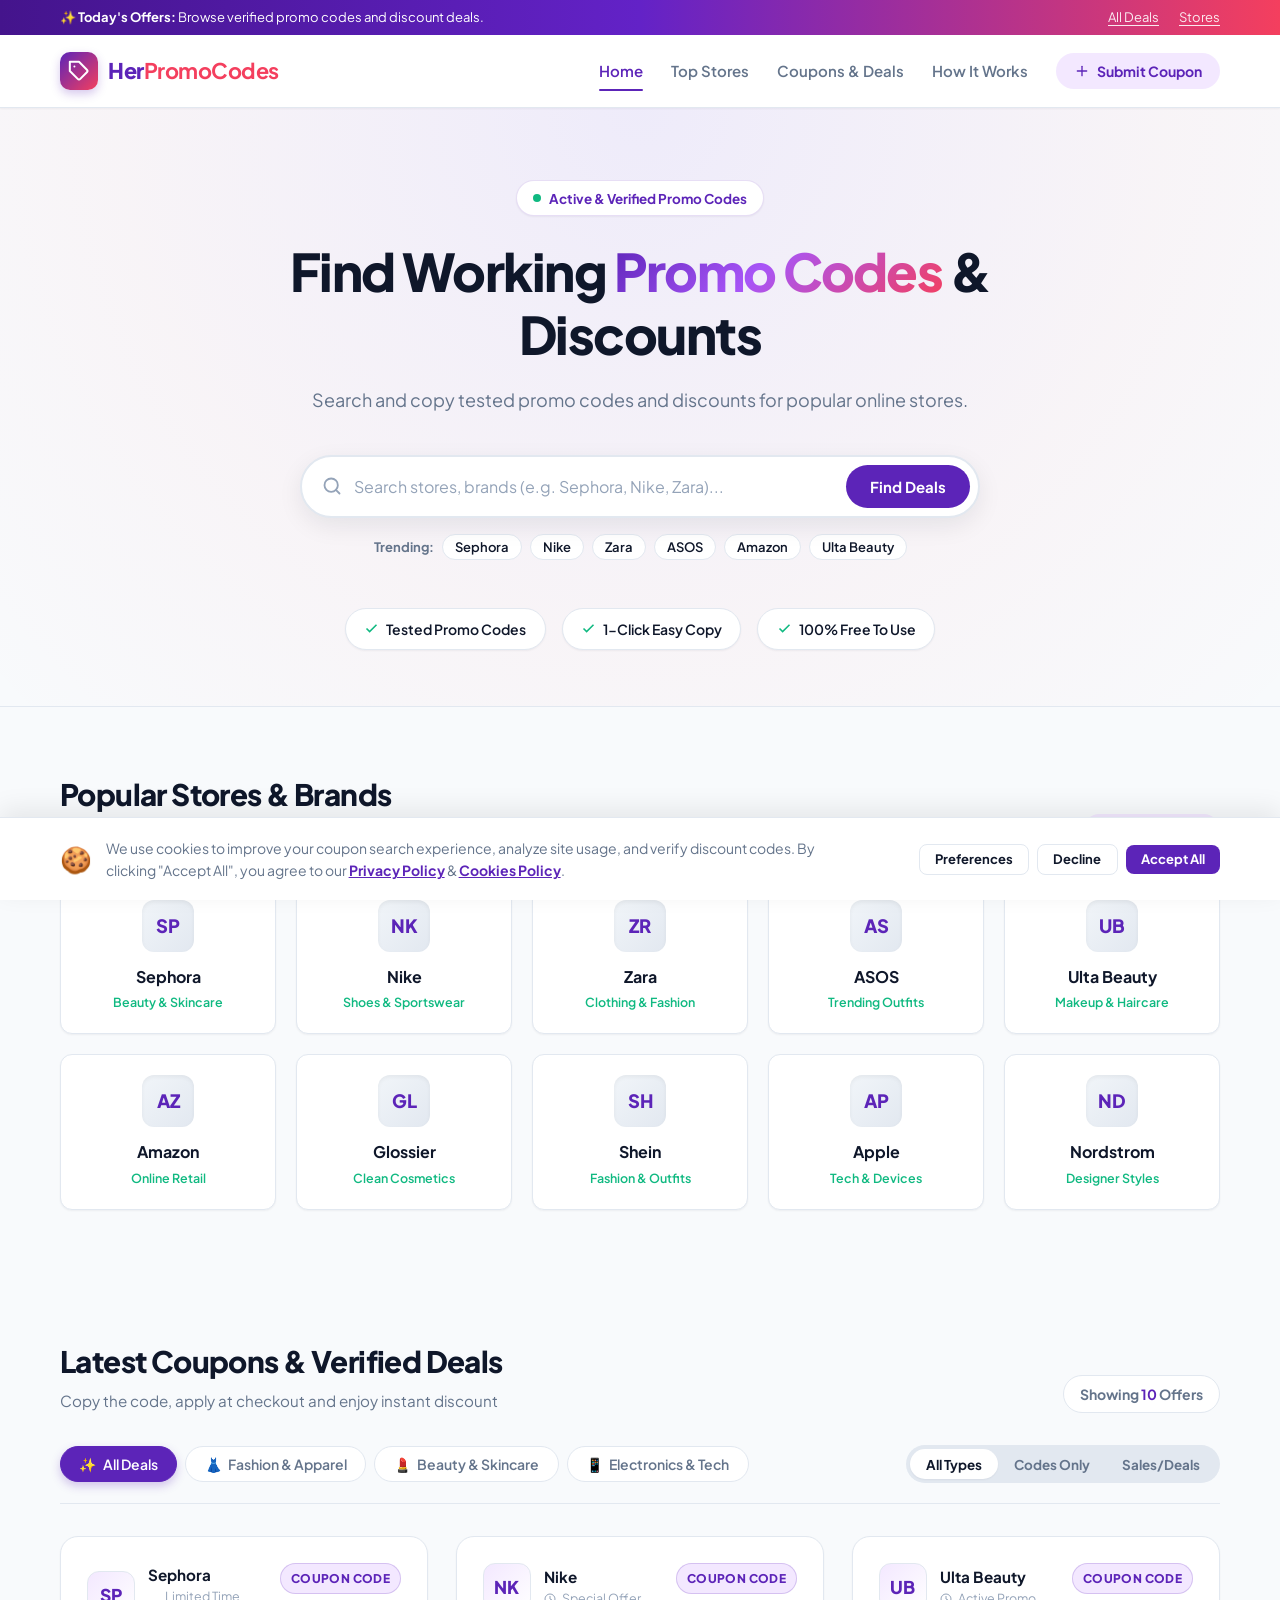
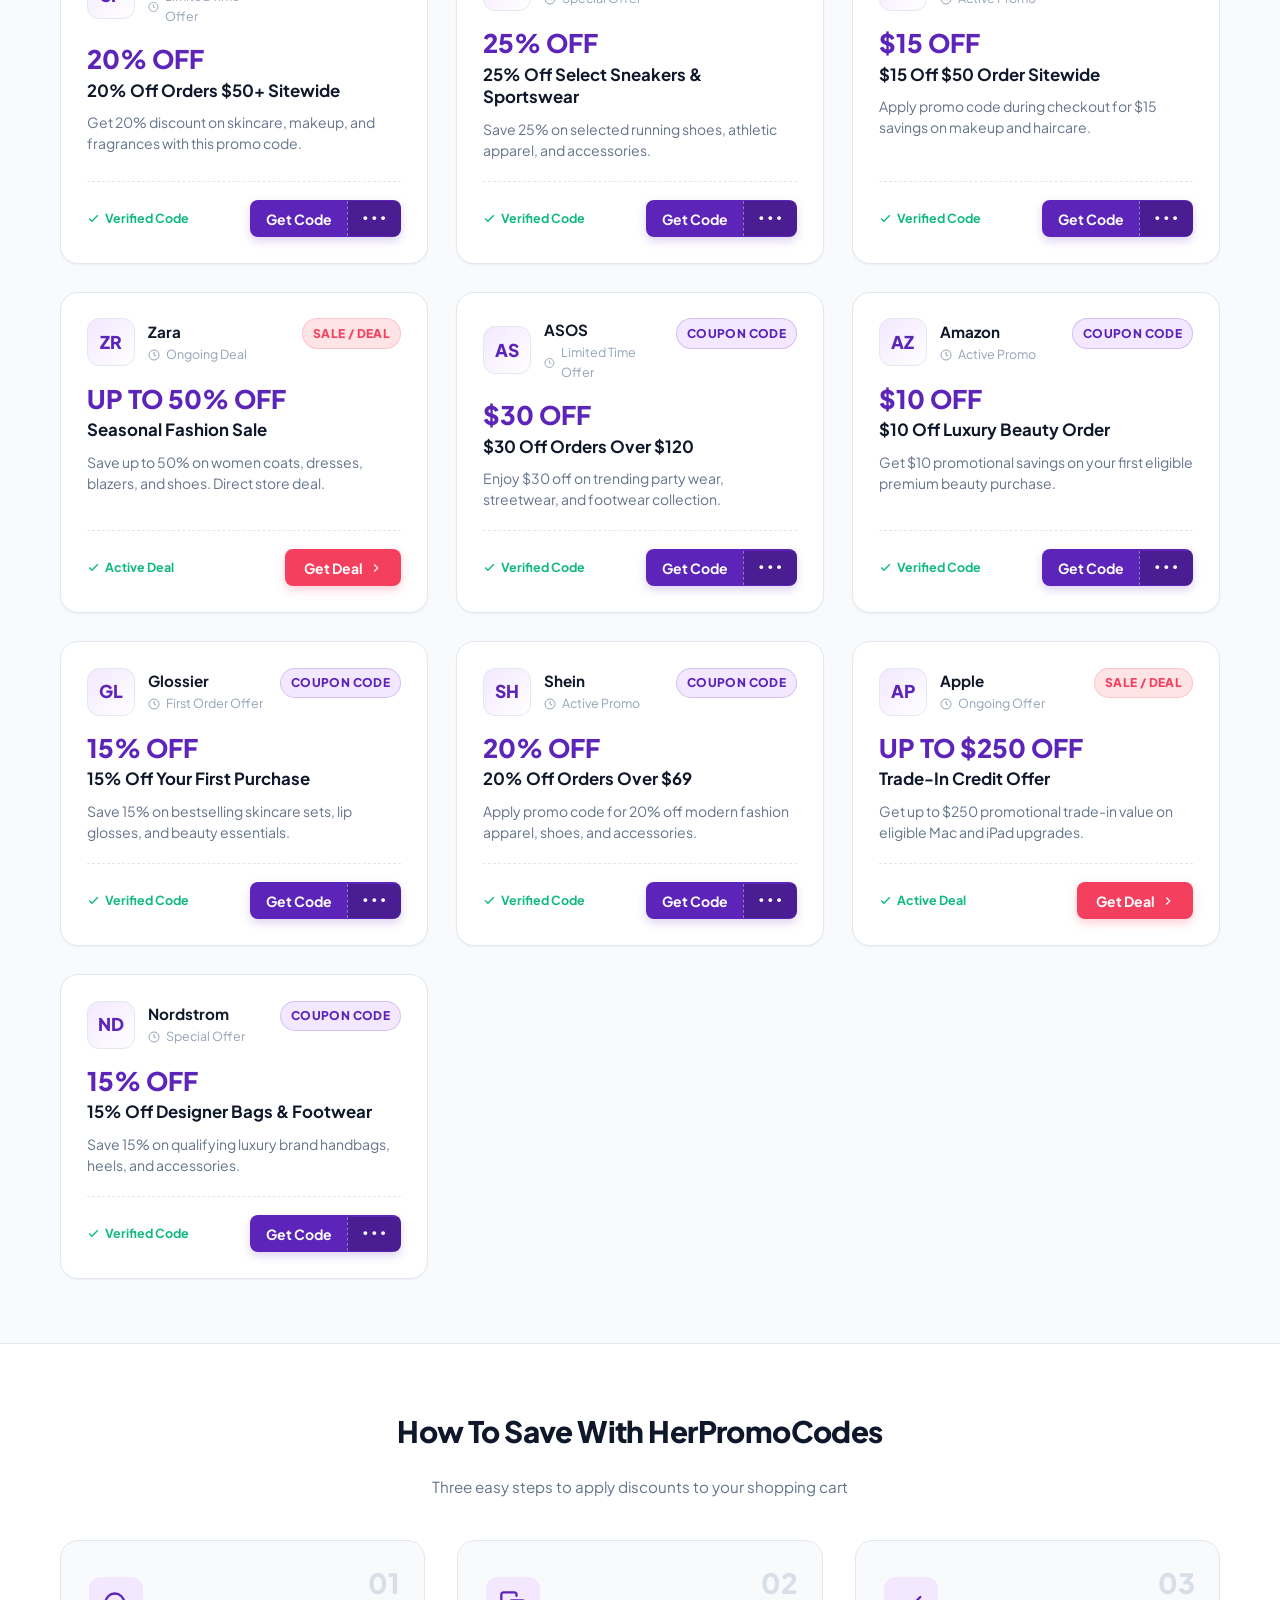
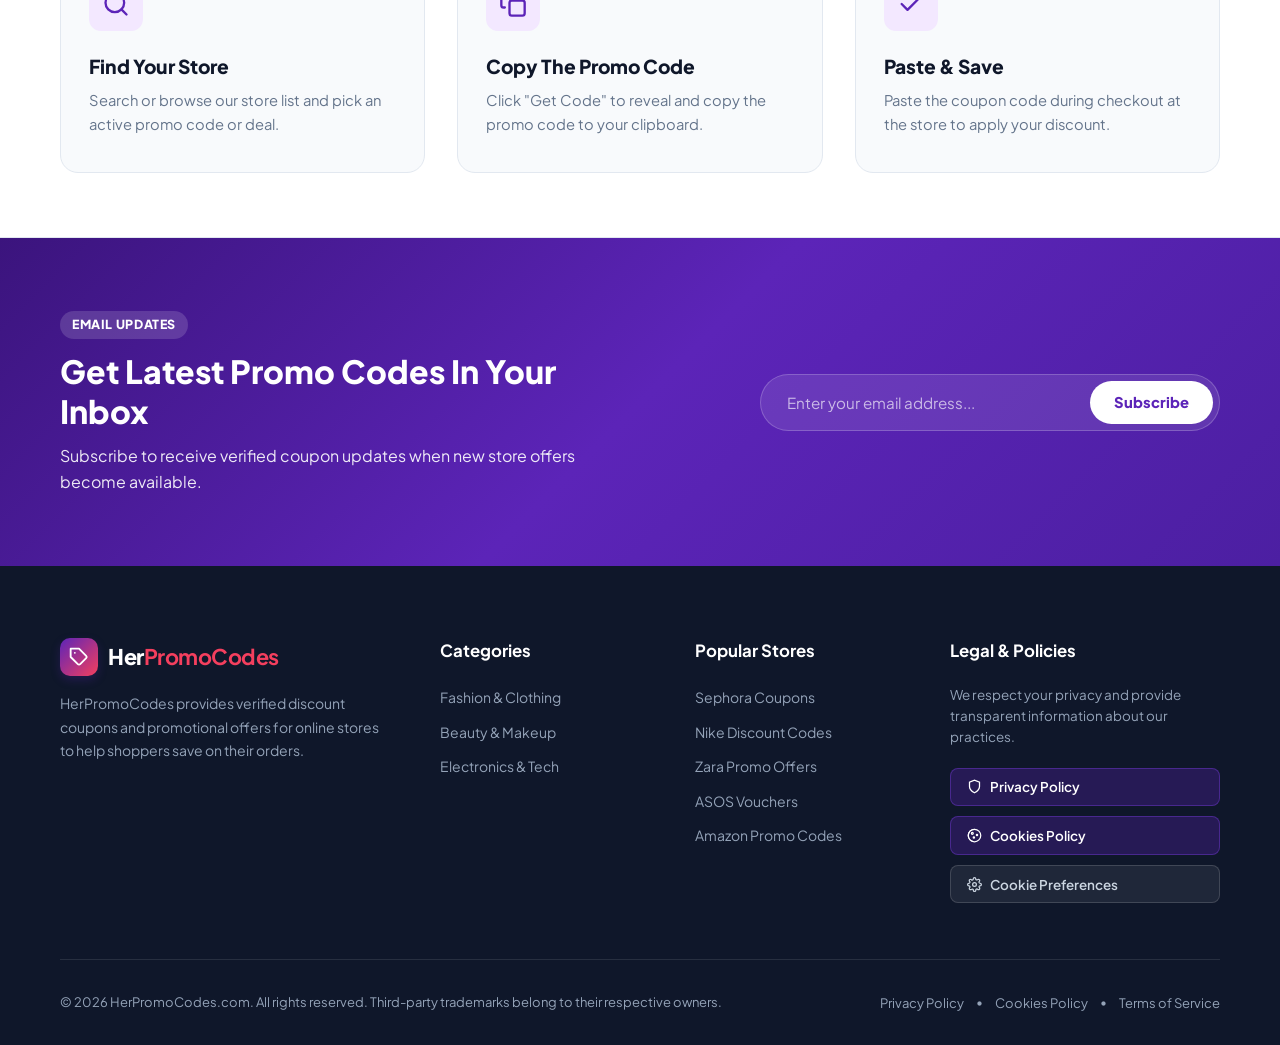
==== index.html @ d17213a4 "first commit" ====
<!DOCTYPE html>
<html lang="en">
<head>
  <meta charset="UTF-8">
  <meta name="viewport" content="width=device-width, initial-scale=1.0">
  <meta name="description" content="HerPromoCodes - Discover the latest verified coupon codes, discounts, and exclusive shopping deals updated daily.">
  <title>HerPromoCodes | Verified Coupons & Discount Promo Codes</title>
  <link rel="preconnect" href="https://fonts.googleapis.com">
  <link rel="preconnect" href="https://fonts.gstatic.com" crossorigin>
  <link href="https://fonts.googleapis.com/css2?family=Plus+Jakarta+Sans:wght@400;500;600;700;800&display=swap" rel="stylesheet">
  <link rel="stylesheet" href="style.css">
</head>
<body>

  <!-- Top Announcement Banner -->
  <div class="top-bar">
    <div class="container top-bar__content">
      <span>✨ <strong>Today's Offers:</strong> Browse verified promo codes and discount deals.</span>
      <div class="top-bar__links">
        <a href="#deals">All Deals</a>
        <a href="#stores">Stores</a>
      </div>
    </div>
  </div>

  <!-- Header -->
  <header class="header" id="header">
    <div class="container header__container">
      <a href="#" class="brand-logo">
        <div class="brand-logo__icon">
          <svg width="22" height="22" viewBox="0 0 24 24" fill="none" stroke="currentColor" stroke-width="2.2" stroke-linecap="round" stroke-linejoin="round">
            <path d="M20.59 13.41l-7.17 7.17a2 2 0 0 1-2.83 0L2 12V2h10l8.59 8.59a2 2 0 0 1 0 2.82z"></path>
            <line x1="7" y1="7" x2="7.01" y2="7"></line>
          </svg>
        </div>
        <span class="brand-logo__text">Her<span>PromoCodes</span></span>
      </a>

      <!-- Desktop Nav -->
      <nav class="nav-menu" id="navMenu">
        <a href="#home" class="nav-link active">Home</a>
        <a href="#stores" class="nav-link">Top Stores</a>
        <a href="#deals" class="nav-link">Coupons & Deals</a>
        <a href="#how-it-works" class="nav-link">How It Works</a>
        <button class="nav-btn-highlight" id="openSubmitModal">
          <svg width="16" height="16" viewBox="0 0 24 24" fill="none" stroke="currentColor" stroke-width="2" stroke-linecap="round" stroke-linejoin="round">
            <line x1="12" y1="5" x2="12" y2="19"></line>
            <line x1="5" y1="12" x2="19" y2="12"></line>
          </svg>
          Submit Coupon
        </button>
      </nav>

      <!-- Mobile Hamburger -->
      <button class="menu-toggle" id="menuToggle" aria-label="Toggle navigation menu">
        <span></span>
        <span></span>
        <span></span>
      </button>
    </div>
  </header>

  <!-- Hero Section -->
  <section class="hero-section" id="home">
    <div class="container hero-container">
      <div class="hero-badge">
        <span class="pulse-dot"></span> Active &amp; Verified Promo Codes
      </div>
      <h1 class="hero-title">Find Working <span class="gradient-text">Promo Codes</span> &amp; Discounts</h1>
      <p class="hero-subtitle">
        Search and copy tested promo codes and discounts for popular online stores.
      </p>

      <!-- Search Box -->
      <div class="hero-search-wrapper">
        <div class="hero-search-box">
          <svg class="search-icon" width="20" height="20" viewBox="0 0 24 24" fill="none" stroke="currentColor" stroke-width="2.2" stroke-linecap="round" stroke-linejoin="round">
            <circle cx="11" cy="11" r="8"></circle>
            <line x1="21" y1="21" x2="16.65" y2="16.65"></line>
          </svg>
          <input type="text" id="searchInput" placeholder="Search stores, brands (e.g. Sephora, Nike, Zara)..." autocomplete="off">
          <button class="clear-search-btn" id="clearSearchBtn" aria-label="Clear search">&times;</button>
          <button class="search-action-btn" id="searchSubmitBtn">Find Deals</button>
        </div>

        <!-- Quick Trending Tags -->
        <div class="quick-tags">
          <span class="quick-tags__label">Trending:</span>
          <button class="tag-chip" data-store="Sephora">Sephora</button>
          <button class="tag-chip" data-store="Nike">Nike</button>
          <button class="tag-chip" data-store="Zara">Zara</button>
          <button class="tag-chip" data-store="ASOS">ASOS</button>
          <button class="tag-chip" data-store="Amazon">Amazon</button>
          <button class="tag-chip" data-store="Ulta">Ulta Beauty</button>
        </div>
      </div>

      <!-- Genuine Features Highlights -->
      <div class="hero-features">
        <div class="feature-tag">
          <svg width="15" height="15" viewBox="0 0 24 24" fill="none" stroke="currentColor" stroke-width="2.5"><polyline points="20 6 9 17 4 12"></polyline></svg>
          Tested Promo Codes
        </div>
        <div class="feature-tag">
          <svg width="15" height="15" viewBox="0 0 24 24" fill="none" stroke="currentColor" stroke-width="2.5"><polyline points="20 6 9 17 4 12"></polyline></svg>
          1-Click Easy Copy
        </div>
        <div class="feature-tag">
          <svg width="15" height="15" viewBox="0 0 24 24" fill="none" stroke="currentColor" stroke-width="2.5"><polyline points="20 6 9 17 4 12"></polyline></svg>
          100% Free To Use
        </div>
      </div>
    </div>
  </section>

  <!-- Popular Stores Section -->
  <section class="section stores-section" id="stores">
    <div class="container">
      <div class="section-header">
        <div>
          <h2 class="section-title">Popular Stores &amp; Brands</h2>
          <p class="section-subtitle">Browse savings from world-renowned shopping destinations</p>
        </div>
        <button class="view-all-link" id="resetStoreFilter">Show All Stores</button>
      </div>

      <div class="stores-grid" id="storesGrid">
        <!-- Generated dynamically via JS -->
      </div>
    </div>
  </section>

  <!-- Main Coupons & Deals Section -->
  <section class="section deals-section" id="deals">
    <div class="container">
      <div class="section-header">
        <div>
          <h2 class="section-title">Latest Coupons &amp; Verified Deals</h2>
          <p class="section-subtitle">Copy the code, apply at checkout and enjoy instant discount</p>
        </div>
        <div class="deals-count-badge">
          Showing <span id="dealCount">0</span> Offers
        </div>
      </div>

      <!-- Category Filter Pills -->
      <div class="filter-bar">
        <div class="category-pills" id="categoryPills">
          <button class="cat-pill active" data-category="all">
            <span class="pill-icon">✨</span> All Deals
          </button>
          <button class="cat-pill" data-category="fashion">
            <span class="pill-icon">👗</span> Fashion &amp; Apparel
          </button>
          <button class="cat-pill" data-category="beauty">
            <span class="pill-icon">💄</span> Beauty &amp; Skincare
          </button>
          <button class="cat-pill" data-category="electronics">
            <span class="pill-icon">📱</span> Electronics &amp; Tech
          </button>
        </div>

        <!-- Deal Type Tabs -->
        <div class="deal-type-tabs">
          <button class="type-tab active" data-type="all">All Types</button>
          <button class="type-tab" data-type="code">Codes Only</button>
          <button class="type-tab" data-type="deal">Sales/Deals</button>
        </div>
      </div>

      <!-- Deals Grid -->
      <div class="deals-grid" id="dealsGrid">
        <!-- Rendered dynamically via JS -->
      </div>

      <!-- Empty State -->
      <div class="no-results" id="noResults" style="display: none;">
        <div class="no-results__icon">🔍</div>
        <h3>No coupons found matching your search</h3>
        <p>Try searching for a different store or reset your filters.</p>
        <button class="btn btn-primary" id="resetAllFiltersBtn">Reset All Filters</button>
      </div>
    </div>
  </section>

  <!-- How It Works Section -->
  <section class="section how-it-works-section" id="how-it-works">
    <div class="container">
      <div class="section-header center">
        <h2 class="section-title">How To Save With HerPromoCodes</h2>
        <p class="section-subtitle">Three easy steps to apply discounts to your shopping cart</p>
      </div>

      <div class="steps-grid">
        <div class="step-card">
          <div class="step-card__number">01</div>
          <div class="step-card__icon">
            <svg width="28" height="28" viewBox="0 0 24 24" fill="none" stroke="currentColor" stroke-width="2" stroke-linecap="round" stroke-linejoin="round">
              <circle cx="11" cy="11" r="8"></circle>
              <line x1="21" y1="21" x2="16.65" y2="16.65"></line>
            </svg>
          </div>
          <h3>Find Your Store</h3>
          <p>Search or browse our store list and pick an active promo code or deal.</p>
        </div>

        <div class="step-card">
          <div class="step-card__number">02</div>
          <div class="step-card__icon">
            <svg width="28" height="28" viewBox="0 0 24 24" fill="none" stroke="currentColor" stroke-width="2" stroke-linecap="round" stroke-linejoin="round">
              <rect x="9" y="9" width="13" height="13" rx="2" ry="2"></rect>
              <path d="M5 15H4a2 2 0 0 1-2-2V4a2 2 0 0 1 2-2h9a2 2 0 0 1 2 2v1"></path>
            </svg>
          </div>
          <h3>Copy The Promo Code</h3>
          <p>Click "Get Code" to reveal and copy the promo code to your clipboard.</p>
        </div>

        <div class="step-card">
          <div class="step-card__number">03</div>
          <div class="step-card__icon">
            <svg width="28" height="28" viewBox="0 0 24 24" fill="none" stroke="currentColor" stroke-width="2" stroke-linecap="round" stroke-linejoin="round">
              <polyline points="20 6 9 17 4 12"></polyline>
            </svg>
          </div>
          <h3>Paste &amp; Save</h3>
          <p>Paste the coupon code during checkout at the store to apply your discount.</p>
        </div>
      </div>
    </div>
  </section>

  <!-- Newsletter Signup -->
  <section class="newsletter-section">
    <div class="container newsletter-container">
      <div class="newsletter-content">
        <span class="newsletter-tag">Email Updates</span>
        <h2>Get Latest Promo Codes In Your Inbox</h2>
        <p>Subscribe to receive verified coupon updates when new store offers become available.</p>
      </div>
      <form class="newsletter-form" id="newsletterForm">
        <input type="email" placeholder="Enter your email address..." required id="newsletterEmail">
        <button type="submit" class="btn btn-primary">Subscribe</button>
      </form>
    </div>
  </section>

  <!-- Footer -->
  <footer class="site-footer">
    <div class="container footer-container">
      <div class="footer-top">
        <div class="footer-brand">
          <a href="#" class="brand-logo footer-logo">
            <div class="brand-logo__icon">
              <svg width="20" height="20" viewBox="0 0 24 24" fill="none" stroke="currentColor" stroke-width="2.2" stroke-linecap="round" stroke-linejoin="round">
                <path d="M20.59 13.41l-7.17 7.17a2 2 0 0 1-2.83 0L2 12V2h10l8.59 8.59a2 2 0 0 1 0 2.82z"></path>
                <line x1="7" y1="7" x2="7.01" y2="7"></line>
              </svg>
            </div>
            <span class="brand-logo__text">Her<span>PromoCodes</span></span>
          </a>
          <p class="footer-about">
            HerPromoCodes provides verified discount coupons and promotional offers for online stores to help shoppers save on their orders.
          </p>
        </div>

        <div class="footer-links-group">
          <h4>Categories</h4>
          <ul>
            <li><a href="#deals" class="footer-filter-link" data-category="fashion">Fashion &amp; Clothing</a></li>
            <li><a href="#deals" class="footer-filter-link" data-category="beauty">Beauty &amp; Makeup</a></li>
            <li><a href="#deals" class="footer-filter-link" data-category="electronics">Electronics &amp; Tech</a></li>
          </ul>
        </div>

        <div class="footer-links-group">
          <h4>Popular Stores</h4>
          <ul>
            <li><a href="#deals" class="footer-store-link" data-store="Sephora">Sephora Coupons</a></li>
            <li><a href="#deals" class="footer-store-link" data-store="Nike">Nike Discount Codes</a></li>
            <li><a href="#deals" class="footer-store-link" data-store="Zara">Zara Promo Offers</a></li>
            <li><a href="#deals" class="footer-store-link" data-store="ASOS">ASOS Vouchers</a></li>
            <li><a href="#deals" class="footer-store-link" data-store="Amazon">Amazon Promo Codes</a></li>
          </ul>
        </div>

        <div class="footer-links-group">
          <h4>Legal &amp; Policies</h4>
          <p class="footer-text-muted">We respect your privacy and provide transparent information about our practices.</p>
          <div class="footer-action-buttons">
            <button class="footer-modal-btn" id="openPrivacyBtn">
              <svg width="15" height="15" viewBox="0 0 24 24" fill="none" stroke="currentColor" stroke-width="2"><path d="M12 22s8-4 8-10V5l-8-3-8 3v7c0 6 8 10 8 10z"></path></svg>
              Privacy Policy
            </button>
            <button class="footer-modal-btn" id="openCookiesBtn">
              <svg width="15" height="15" viewBox="0 0 24 24" fill="none" stroke="currentColor" stroke-width="2"><circle cx="12" cy="12" r="10"></circle><path d="M12 2a10 10 0 0 0-1.9 19.8"></path><circle cx="8.5" cy="8.5" r="1.5"></circle><circle cx="16" cy="11" r="1"></circle><circle cx="11" cy="15" r="1"></circle></svg>
              Cookies Policy
            </button>
            <button class="footer-modal-btn secondary" id="openCookieSettingsBtn">
              <svg width="15" height="15" viewBox="0 0 24 24" fill="none" stroke="currentColor" stroke-width="2"><circle cx="12" cy="12" r="3"></circle><path d="M19.4 15a1.65 1.65 0 0 0 .33 1.82l.06.06a2 2 0 0 1 0 2.83 2 2 0 0 1-2.83 0l-.06-.06a1.65 1.65 0 0 0-1.82-.33 1.65 1.65 0 0 0-1 1.51V21a2 2 0 0 1-2 2 2 2 0 0 1-2-2v-.09A1.65 1.65 0 0 0 9 19.4a1.65 1.65 0 0 0-1.82.33l-.06.06a2 2 0 0 1-2.83 0 2 2 0 0 1 0-2.83l.06-.06a1.65 1.65 0 0 0 .33-1.82 1.65 1.65 0 0 0-1.51-1H3a2 2 0 0 1-2-2 2 2 0 0 1 2-2h.09A1.65 1.65 0 0 0 4.6 9a1.65 1.65 0 0 0-.33-1.82l-.06-.06a2 2 0 0 1 0-2.83 2 2 0 0 1 2.83 0l.06.06a1.65 1.65 0 0 0 1.82.33H9a1.65 1.65 0 0 0 1-1.51V3a2 2 0 0 1 2-2 2 2 0 0 1 2 2v.09a1.65 1.65 0 0 0 1 1.51 1.65 1.65 0 0 0 1.82-.33l.06-.06a2 2 0 0 1 2.83 0 2 2 0 0 1 0 2.83l-.06.06a1.65 1.65 0 0 0-.33 1.82V9a1.65 1.65 0 0 0 1.51 1H21a2 2 0 0 1 2 2 2 2 0 0 1-2 2h-.09a1.65 1.65 0 0 0-1.51 1z"></path></svg>
              Cookie Preferences
            </button>
          </div>
        </div>
      </div>

      <div class="footer-bottom">
        <p>&copy; <span id="currentYear">2026</span> HerPromoCodes.com. All rights reserved. Third-party trademarks belong to their respective owners.</p>
        <div class="footer-bottom-links">
          <button class="inline-link-btn" id="inlinePrivacyBtn">Privacy Policy</button>
          <span>•</span>
          <button class="inline-link-btn" id="inlineCookiesBtn">Cookies Policy</button>
          <span>•</span>
          <button class="inline-link-btn" id="inlineTermsBtn">Terms of Service</button>
        </div>
      </div>
    </div>
  </footer>

  <!-- ================= MODALS ================= -->

  <!-- 1. Coupon Revealed Modal -->
  <div class="modal-overlay" id="couponModal" role="dialog" aria-modal="true" aria-labelledby="couponModalTitle">
    <div class="modal-box modal-coupon">
      <button class="modal-close-btn" id="closeCouponModal" aria-label="Close modal">&times;</button>
      <div class="modal-coupon__header">
        <div class="modal-store-avatar" id="modalStoreAvatar">ST</div>
        <div>
          <span class="modal-badge-verified">
            <svg width="13" height="13" viewBox="0 0 24 24" fill="none" stroke="currentColor" stroke-width="2.5"><polyline points="20 6 9 17 4 12"></polyline></svg>
            Verified Promo Code
          </span>
          <h3 class="modal-title" id="couponModalTitle">25% Off Sitewide Coupon</h3>
        </div>
      </div>

      <div class="modal-coupon__body">
        <p class="modal-coupon__desc" id="couponModalDesc">Copy this code and paste it at checkout to apply your discount.</p>
        
        <div class="code-reveal-box">
          <div class="code-reveal-text" id="revealedCodeText">HER25SAVE</div>
          <button class="copy-action-btn" id="modalCopyBtn">
            <svg class="copy-icon" width="16" height="16" viewBox="0 0 24 24" fill="none" stroke="currentColor" stroke-width="2"><rect x="9" y="9" width="13" height="13" rx="2" ry="2"></rect><path d="M5 15H4a2 2 0 0 1-2-2V4a2 2 0 0 1 2-2h9a2 2 0 0 1 2 2v1"></path></svg>
            <span id="copyBtnLabel">Copy Code</span>
          </button>
        </div>

        <div class="coupon-instructions">
          <div class="instr-step">
            <span>1</span> Code copied automatically to clipboard!
          </div>
          <div class="instr-step">
            <span>2</span> Go to <strong id="modalStoreName">Sephora</strong> and paste code during checkout.
          </div>
        </div>

        <div class="modal-coupon__actions">
          <a href="#" target="_blank" rel="noopener noreferrer" class="btn btn-primary btn-block" id="modalVisitStoreBtn">
            Continue To Store
            <svg width="15" height="15" viewBox="0 0 24 24" fill="none" stroke="currentColor" stroke-width="2"><path d="M18 13v6a2 2 0 0 1-2 2H5a2 2 0 0 1-2-2V8a2 2 0 0 1 2-2h6"></path><polyline points="15 3 21 3 21 9"></polyline><line x1="10" y1="14" x2="21" y2="3"></line></svg>
          </a>
        </div>
      </div>
    </div>
  </div>

  <!-- 2. Privacy Policy Modal -->
  <div class="modal-overlay" id="privacyModal" role="dialog" aria-modal="true" aria-labelledby="privacyModalTitle">
    <div class="modal-box modal-content-doc">
      <div class="modal-doc-header">
        <div class="doc-header-icon">
          <svg width="22" height="22" viewBox="0 0 24 24" fill="none" stroke="currentColor" stroke-width="2"><path d="M12 22s8-4 8-10V5l-8-3-8 3v7c0 6 8 10 8 10z"></path></svg>
        </div>
        <div>
          <h3 class="modal-title" id="privacyModalTitle">Privacy Policy</h3>
          <p class="modal-subtitle">Effective Date: November 2026 | Last updated</p>
        </div>
        <button class="modal-close-btn" id="closePrivacyModal" aria-label="Close modal">&times;</button>
      </div>

      <div class="modal-doc-body">
        <h4>1. Introduction</h4>
        <p>Welcome to <strong>HerPromoCodes.com</strong>. We take your privacy seriously. This Privacy Policy describes how we collect, use, and protect your information when you visit our website, search for coupons, or sign up for our newsletter.</p>

        <h4>2. Information We Collect</h4>
        <p>HerPromoCodes is designed to offer free coupon codes without requiring mandatory registration. We only collect:</p>
        <ul>
          <li><strong>Voluntary Information:</strong> Email address when you subscribe to receive promo code notifications or deal alerts.</li>
          <li><strong>Usage &amp; Analytics Data:</strong> Anonymous browsing metrics, including pages visited, clicked coupons, browser type, and referrer URLs to improve deal accuracy.</li>
          <li><strong>Cookies &amp; Local Storage:</strong> Preferences like saved deals, coupon copy history, and cookie preferences.</li>
        </ul>

        <h4>3. How We Use Your Information</h4>
        <p>The information we collect is strictly used to:</p>
        <ul>
          <li>Deliver requested coupons, discounts, and promotional updates.</li>
          <li>Verify whether coupons are functioning properly and remove expired offers.</li>
          <li>Ensure website speed, security, and spam prevention.</li>
        </ul>

        <h4>4. Affiliate Disclosure &amp; Outbound Links</h4>
        <p>HerPromoCodes contains links to merchant partner websites. When you click on a store offer and make a purchase, we may earn an affiliate commission at no extra cost to you. We do not share your private data with merchants.</p>

        <h4>5. Data Protection &amp; Security</h4>
        <p>We employ modern encryption protocols (HTTPS/SSL) to protect any data submitted. We never sell, rent, or trade your personal email or data to third-party marketing companies.</p>

        <h4>6. Your Rights &amp; Contact Us</h4>
        <p>You may unsubscribe from email updates at any time with one click. If you have questions regarding this Privacy Policy, please contact our support team at <strong>privacy@herpromocodes.com</strong>.</p>
      </div>

      <div class="modal-doc-footer">
        <button class="btn btn-secondary" id="closePrivacyFooterBtn">Close</button>
      </div>
    </div>
  </div>

  <!-- 3. Cookies Policy Modal -->
  <div class="modal-overlay" id="cookiesModal" role="dialog" aria-modal="true" aria-labelledby="cookiesModalTitle">
    <div class="modal-box modal-content-doc">
      <div class="modal-doc-header">
        <div class="doc-header-icon cookie-icon">
          <svg width="22" height="22" viewBox="0 0 24 24" fill="none" stroke="currentColor" stroke-width="2"><circle cx="12" cy="12" r="10"></circle><path d="M12 2a10 10 0 0 0-1.9 19.8"></path><circle cx="8.5" cy="8.5" r="1.5"></circle><circle cx="16" cy="11" r="1"></circle><circle cx="11" cy="15" r="1"></circle></svg>
        </div>
        <div>
          <h3 class="modal-title" id="cookiesModalTitle">Cookies &amp; Tracking Policy</h3>
          <p class="modal-subtitle">How we use cookies to provide the best deal experience</p>
        </div>
        <button class="modal-close-btn" id="closeCookiesModal" aria-label="Close modal">&times;</button>
      </div>

      <div class="modal-doc-body">
        <h4>1. What Are Cookies?</h4>
        <p>Cookies are small text files stored on your computer or mobile device when you visit a website. They allow the website to remember your preferences (such as copied promo codes or category filters) and provide a smooth browsing experience.</p>

        <h4>2. Types of Cookies We Use</h4>
        <div class="cookie-type-block">
          <strong>🔒 Essential &amp; Functional Cookies (Strictly Necessary)</strong>
          <p>These are necessary for the website to operate correctly, remember your cookie consent preferences, and ensure modal windows function properly.</p>
        </div>

        <div class="cookie-type-block">
          <strong>📊 Performance &amp; Analytics Cookies</strong>
          <p>Help us understand which coupons are most popular, which stores get visited, and how to improve site speed and interface performance.</p>
        </div>

        <div class="cookie-type-block">
          <strong>🛍️ Affiliate &amp; Referral Cookies</strong>
          <p>When you click "Get Code" or "Get Deal", a referral cookie may be set by the affiliate merchant network so the store recognizes you came from HerPromoCodes. This does not track personal identifying information.</p>
        </div>

        <h4>3. Managing Your Cookies</h4>
        <p>You can manage or disable cookies at any time through your browser settings or directly via our Cookie Preferences popup on this page.</p>
      </div>

      <div class="modal-doc-footer">
        <button class="btn btn-primary" id="openSettingsFromCookiesBtn">Manage Cookie Preferences</button>
        <button class="btn btn-secondary" id="closeCookiesFooterBtn">Got It</button>
      </div>
    </div>
  </div>

  <!-- 4. Cookie Preferences / Settings Modal -->
  <div class="modal-overlay" id="cookieSettingsModal" role="dialog" aria-modal="true" aria-labelledby="settingsModalTitle">
    <div class="modal-box modal-settings">
      <div class="modal-doc-header">
        <div>
          <h3 class="modal-title" id="settingsModalTitle">Cookie Preferences</h3>
          <p class="modal-subtitle">Customize which cookies you want to allow on HerPromoCodes</p>
        </div>
        <button class="modal-close-btn" id="closeCookieSettingsModal" aria-label="Close modal">&times;</button>
      </div>

      <div class="modal-settings-body">
        <div class="setting-item">
          <div class="setting-item__info">
            <strong>Essential Cookies</strong>
            <span>Required for website functionality, security, and search filters. Always active.</span>
          </div>
          <label class="toggle-switch">
            <input type="checkbox" checked disabled>
            <span class="slider disabled"></span>
          </label>
        </div>

        <div class="setting-item">
          <div class="setting-item__info">
            <strong>Analytics &amp; Performance</strong>
            <span>Helps us see which discount codes are working and improve user experience.</span>
          </div>
          <label class="toggle-switch">
            <input type="checkbox" id="prefAnalytics" checked>
            <span class="slider"></span>
          </label>
        </div>

        <div class="setting-item">
          <div class="setting-item__info">
            <strong>Marketing &amp; Affiliate Deals</strong>
            <span>Allows merchant stores to credit discount activations and deliver personalized deals.</span>
          </div>
          <label class="toggle-switch">
            <input type="checkbox" id="prefMarketing" checked>
            <span class="slider"></span>
          </label>
        </div>
      </div>

      <div class="modal-doc-footer space-between">
        <button class="btn btn-outline" id="acceptAllCookiesModalBtn">Accept All</button>
        <button class="btn btn-primary" id="saveCookiePreferencesBtn">Save Preferences</button>
      </div>
    </div>
  </div>

  <!-- 5. Submit Coupon Modal -->
  <div class="modal-overlay" id="submitModal" role="dialog" aria-modal="true" aria-labelledby="submitModalTitle">
    <div class="modal-box modal-submit">
      <div class="modal-doc-header">
        <div>
          <h3 class="modal-title" id="submitModalTitle">Share A Coupon</h3>
          <p class="modal-subtitle">Found a working promo code? Help fellow shoppers save!</p>
        </div>
        <button class="modal-close-btn" id="closeSubmitModal" aria-label="Close modal">&times;</button>
      </div>

      <form id="submitCouponForm" class="submit-form">
        <div class="form-group">
          <label for="submitStore">Store / Merchant Name *</label>
          <input type="text" id="submitStore" placeholder="e.g. Zara, Sephora, Nike" required>
        </div>
        <div class="form-row">
          <div class="form-group">
            <label for="submitCode">Coupon Code *</label>
            <input type="text" id="submitCode" placeholder="e.g. SAVE25" required>
          </div>
          <div class="form-group">
            <label for="submitDiscount">Discount Amount *</label>
            <input type="text" id="submitDiscount" placeholder="e.g. 20% OFF or $15 OFF" required>
          </div>
        </div>
        <div class="form-group">
          <label for="submitDesc">Offer Details</label>
          <input type="text" id="submitDesc" placeholder="e.g. Valid on sitewide orders over $50">
        </div>
        <div class="form-group">
          <label for="submitCategory">Category</label>
          <select id="submitCategory">
            <option value="fashion">Fashion &amp; Apparel</option>
            <option value="beauty">Beauty &amp; Makeup</option>
            <option value="electronics">Electronics &amp; Tech</option>
          </select>
        </div>
        <button type="submit" class="btn btn-primary btn-block">Submit Promo Code</button>
      </form>
    </div>
  </div>

  <!-- 6. Floating Cookie Consent Banner -->
  <div class="cookie-banner" id="cookieBanner">
    <div class="container cookie-banner__container">
      <div class="cookie-banner__text">
        <span class="cookie-emoji">🍪</span>
        <p>
          We use cookies to improve your coupon search experience, analyze site usage, and verify discount codes. By clicking "Accept All", you agree to our 
          <button class="banner-link-btn" id="bannerPrivacyBtn">Privacy Policy</button> &amp; 
          <button class="banner-link-btn" id="bannerCookiesBtn">Cookies Policy</button>.
        </p>
      </div>
      <div class="cookie-banner__actions">
        <button class="btn btn-sm btn-outline" id="bannerPreferencesBtn">Preferences</button>
        <button class="btn btn-sm btn-outline" id="bannerDeclineBtn">Decline</button>
        <button class="btn btn-sm btn-primary" id="bannerAcceptBtn">Accept All</button>
      </div>
    </div>
  </div>

  <!-- Toast Notification -->
  <div class="toast-notification" id="toast">
    <div class="toast-icon">✓</div>
    <div class="toast-message" id="toastMessage">Code copied to clipboard!</div>
  </div>

  <script src="script.js"></script>
</body>
</html>
---- style.css ----
/* ==========================================================================
   HerPromoCodes - Modern, Responsive Stylesheet
   ========================================================================== */

:root {
  /* Brand Color Palette */
  --primary: #5c24b8;
  --primary-hover: #4b1b99;
  --primary-light: #7b3fe4;
  --primary-subtle: #f3e8ff;
  --accent-rose: #f43f5e;
  --accent-rose-hover: #e11d48;
  --accent-rose-light: #ffe4e6;
  --success: #10b981;
  --success-light: #ecfdf5;
  --warning: #f59e0b;
  --warning-light: #fffbeb;

  /* Neutrals */
  --bg-page: #f8fafc;
  --bg-surface: #ffffff;
  --bg-subtle: #f1f5f9;
  --border: #e2e8f0;
  --border-focus: #cbd5e1;
  --text-main: #0f172a;
  --text-muted: #64748b;
  --text-light: #94a3b8;

  /* Layout & Shadows */
  --font-family: 'Plus Jakarta Sans', -apple-system, BlinkMacSystemFont, 'Segoe UI', Roboto, sans-serif;
  --radius-sm: 8px;
  --radius-md: 12px;
  --radius-lg: 18px;
  --radius-xl: 24px;
  --radius-full: 9999px;

  --shadow-sm: 0 1px 2px 0 rgba(15, 23, 42, 0.05);
  --shadow-md: 0 4px 6px -1px rgba(15, 23, 42, 0.08), 0 2px 4px -2px rgba(15, 23, 42, 0.05);
  --shadow-lg: 0 10px 15px -3px rgba(15, 23, 42, 0.08), 0 4px 6px -4px rgba(15, 23, 42, 0.03);
  --shadow-hover: 0 20px 25px -5px rgba(92, 36, 184, 0.12), 0 8px 10px -6px rgba(92, 36, 184, 0.08);

  --transition: all 0.22s cubic-bezier(0.16, 1, 0.3, 1);
  --container-width: 1200px;
}

/* Base Reset */
*, *::before, *::after {
  box-sizing: border-box;
  margin: 0;
  padding: 0;
}

html {
  scroll-behavior: smooth;
  font-size: 16px;
}

body {
  font-family: var(--font-family);
  background-color: var(--bg-page);
  color: var(--text-main);
  line-height: 1.6;
  -webkit-font-smoothing: antialiased;
  -moz-osx-font-smoothing: grayscale;
  overflow-x: hidden;
}

a {
  color: inherit;
  text-decoration: none;
  transition: var(--transition);
}

button {
  font-family: inherit;
  cursor: pointer;
  border: none;
  outline: none;
  background: none;
  transition: var(--transition);
}

input, select, textarea {
  font-family: inherit;
  outline: none;
}

.container {
  width: 100%;
  max-width: var(--container-width);
  margin: 0 auto;
  padding: 0 1.25rem;
}

/* ==========================================================================
   Top Bar & Header
   ========================================================================== */

.top-bar {
  background: linear-gradient(90deg, #44148c 0%, #6322c7 50%, #f43f5e 100%);
  color: #ffffff;
  font-size: 0.8125rem;
  padding: 0.45rem 0;
}

.top-bar__content {
  display: flex;
  justify-content: space-between;
  align-items: center;
  flex-wrap: wrap;
  gap: 0.5rem;
}

.top-bar__links {
  display: flex;
  gap: 1.25rem;
}

.top-bar__links a {
  opacity: 0.9;
  text-decoration: underline;
  text-underline-offset: 3px;
}

.top-bar__links a:hover {
  opacity: 1;
}

/* Main Navigation Header */
.header {
  position: sticky;
  top: 0;
  z-index: 100;
  background: rgba(255, 255, 255, 0.96);
  backdrop-filter: blur(12px);
  border-bottom: 1px solid var(--border);
  box-shadow: var(--shadow-sm);
  transition: var(--transition);
}

.header__container {
  display: flex;
  align-items: center;
  justify-content: space-between;
  height: 72px;
}

.brand-logo {
  display: flex;
  align-items: center;
  gap: 0.65rem;
}

.brand-logo__icon {
  width: 38px;
  height: 38px;
  background: linear-gradient(135deg, var(--primary) 0%, var(--accent-rose) 100%);
  border-radius: 10px;
  display: flex;
  align-items: center;
  justify-content: center;
  color: #ffffff;
  box-shadow: 0 4px 10px rgba(92, 36, 184, 0.25);
}

.brand-logo__text {
  font-size: 1.35rem;
  font-weight: 800;
  color: var(--primary);
  letter-spacing: -0.5px;
}

.brand-logo__text span {
  color: var(--accent-rose);
  font-weight: 700;
}

.nav-menu {
  display: flex;
  align-items: center;
  gap: 1.75rem;
}

.nav-link {
  font-size: 0.9375rem;
  font-weight: 600;
  color: var(--text-muted);
  position: relative;
  padding: 0.5rem 0;
}

.nav-link:hover,
.nav-link.active {
  color: var(--primary);
}

.nav-link.active::after {
  content: '';
  position: absolute;
  bottom: 0;
  left: 0;
  width: 100%;
  height: 2.5px;
  background: var(--primary);
  border-radius: 2px;
}

.nav-btn-highlight {
  display: inline-flex;
  align-items: center;
  gap: 0.4rem;
  padding: 0.55rem 1.15rem;
  background: var(--primary-subtle);
  color: var(--primary);
  border-radius: var(--radius-full);
  font-size: 0.875rem;
  font-weight: 700;
  transition: var(--transition);
}

.nav-btn-highlight:hover {
  background: var(--primary);
  color: #ffffff;
  transform: translateY(-1px);
}

.menu-toggle {
  display: none;
  flex-direction: column;
  justify-content: space-around;
  width: 30px;
  height: 24px;
  background: transparent;
  border: none;
  cursor: pointer;
}

.menu-toggle span {
  width: 100%;
  height: 2.5px;
  background-color: var(--text-main);
  border-radius: 2px;
  transition: var(--transition);
}

/* ==========================================================================
   Hero Section
   ========================================================================== */

.hero-section {
  position: relative;
  padding: 4.5rem 0 3.5rem;
  background: radial-gradient(circle at 50% 0%, rgba(123, 63, 228, 0.08) 0%, rgba(244, 63, 94, 0.03) 60%, transparent 100%);
  border-bottom: 1px solid var(--border);
  text-align: center;
}

.hero-container {
  max-width: 860px;
}

.hero-badge {
  display: inline-flex;
  align-items: center;
  gap: 0.5rem;
  background: #ffffff;
  border: 1px solid rgba(92, 36, 184, 0.15);
  color: var(--primary);
  padding: 0.4rem 1rem;
  border-radius: var(--radius-full);
  font-size: 0.84rem;
  font-weight: 700;
  box-shadow: var(--shadow-sm);
  margin-bottom: 1.5rem;
}

.pulse-dot {
  width: 8px;
  height: 8px;
  background: var(--success);
  border-radius: 50%;
  box-shadow: 0 0 0 rgba(16, 185, 129, 0.4);
  animation: pulseAnimation 2s infinite;
}

@keyframes pulseAnimation {
  0% { box-shadow: 0 0 0 0 rgba(16, 185, 129, 0.6); }
  70% { box-shadow: 0 0 0 8px rgba(16, 185, 129, 0); }
  100% { box-shadow: 0 0 0 0 rgba(16, 185, 129, 0); }
}

.hero-title {
  font-size: clamp(2rem, 4.5vw, 3.25rem);
  font-weight: 800;
  line-height: 1.2;
  letter-spacing: -0.03em;
  margin-bottom: 1.25rem;
  color: var(--text-main);
}

.gradient-text {
  background: linear-gradient(135deg, var(--primary) 0%, #a855f7 45%, var(--accent-rose) 100%);
  -webkit-background-clip: text;
  -webkit-text-fill-color: transparent;
}

.hero-subtitle {
  font-size: 1.125rem;
  color: var(--text-muted);
  max-width: 660px;
  margin: 0 auto 2.5rem;
  line-height: 1.65;
}

/* Search Box */
.hero-search-wrapper {
  max-width: 680px;
  margin: 0 auto 3rem;
}

.hero-search-box {
  display: flex;
  align-items: center;
  background: #ffffff;
  padding: 0.5rem 0.5rem 0.5rem 1.25rem;
  border-radius: var(--radius-full);
  border: 2px solid var(--border);
  box-shadow: 0 8px 24px rgba(15, 23, 42, 0.08);
  transition: var(--transition);
  position: relative;
}

.hero-search-box:focus-within {
  border-color: var(--primary);
  box-shadow: 0 10px 28px rgba(92, 36, 184, 0.15);
}

.search-icon {
  color: var(--text-light);
  flex-shrink: 0;
  margin-right: 0.75rem;
}

.hero-search-box input {
  border: none;
  width: 100%;
  font-size: 1rem;
  color: var(--text-main);
  background: transparent;
}

.hero-search-box input::placeholder {
  color: var(--text-light);
}

.clear-search-btn {
  font-size: 1.25rem;
  color: var(--text-light);
  padding: 0 0.5rem;
  line-height: 1;
  display: none;
}

.clear-search-btn:hover {
  color: var(--text-main);
}

.search-action-btn {
  background: var(--primary);
  color: #ffffff;
  font-weight: 700;
  font-size: 0.9375rem;
  padding: 0.75rem 1.5rem;
  border-radius: var(--radius-full);
  white-space: nowrap;
  flex-shrink: 0;
}

.search-action-btn:hover {
  background: var(--primary-hover);
  box-shadow: 0 4px 12px rgba(92, 36, 184, 0.3);
}

/* Quick Search Tags */
.quick-tags {
  display: flex;
  align-items: center;
  justify-content: center;
  flex-wrap: wrap;
  gap: 0.5rem;
  margin-top: 1rem;
}

.quick-tags__label {
  font-size: 0.8125rem;
  font-weight: 700;
  color: var(--text-muted);
}

.tag-chip {
  font-size: 0.8125rem;
  font-weight: 600;
  background: #ffffff;
  border: 1px solid var(--border);
  padding: 0.25rem 0.75rem;
  border-radius: var(--radius-full);
  color: var(--text-main);
}

.tag-chip:hover {
  background: var(--primary-subtle);
  border-color: var(--primary-light);
  color: var(--primary);
  transform: translateY(-1px);
}

/* Hero Features Highlights */
.hero-features {
  display: flex;
  align-items: center;
  justify-content: center;
  gap: 1rem;
  flex-wrap: wrap;
  margin-top: 2rem;
}

.feature-tag {
  display: inline-flex;
  align-items: center;
  gap: 0.45rem;
  background: #ffffff;
  border: 1px solid var(--border);
  padding: 0.55rem 1.15rem;
  border-radius: var(--radius-full);
  font-size: 0.875rem;
  font-weight: 600;
  color: var(--text-main);
  box-shadow: var(--shadow-sm);
}

.feature-tag svg {
  color: var(--success);
}

/* ==========================================================================
   Sections General & Popular Stores
   ========================================================================== */

.section {
  padding: 4rem 0;
}

.section-header {
  display: flex;
  justify-content: space-between;
  align-items: flex-end;
  margin-bottom: 2rem;
  flex-wrap: wrap;
  gap: 1rem;
}

.section-header.center {
  text-align: center;
  justify-content: center;
  flex-direction: column;
  align-items: center;
}

.section-title {
  font-size: 1.85rem;
  font-weight: 800;
  color: var(--text-main);
  letter-spacing: -0.02em;
}

.section-subtitle {
  font-size: 0.95rem;
  color: var(--text-muted);
  margin-top: 0.25rem;
}

.view-all-link {
  font-size: 0.875rem;
  font-weight: 700;
  color: var(--primary);
  background: var(--primary-subtle);
  padding: 0.45rem 1rem;
  border-radius: var(--radius-full);
}

.view-all-link:hover {
  background: var(--primary);
  color: #ffffff;
}

/* Stores Grid */
.stores-grid {
  display: grid;
  grid-template-columns: repeat(auto-fill, minmax(180px, 1fr));
  gap: 1.25rem;
}

.store-card {
  background: var(--bg-surface);
  border: 1px solid var(--border);
  border-radius: var(--radius-md);
  padding: 1.25rem 1rem;
  display: flex;
  flex-direction: column;
  align-items: center;
  text-align: center;
  cursor: pointer;
  box-shadow: var(--shadow-sm);
  transition: var(--transition);
}

.store-card:hover,
.store-card.selected {
  transform: translateY(-3px);
  border-color: var(--primary-light);
  box-shadow: var(--shadow-hover);
}

.store-card.selected {
  background: var(--primary-subtle);
}

.store-card__logo {
  width: 52px;
  height: 52px;
  border-radius: var(--radius-md);
  background: linear-gradient(135deg, #f1f5f9 0%, #e2e8f0 100%);
  display: flex;
  align-items: center;
  justify-content: center;
  font-size: 1.15rem;
  font-weight: 800;
  color: var(--primary);
  margin-bottom: 0.75rem;
  box-shadow: inset 0 2px 4px rgba(0, 0, 0, 0.05);
}

.store-card__name {
  font-size: 1rem;
  font-weight: 700;
  color: var(--text-main);
}

.store-card__count {
  font-size: 0.78rem;
  color: var(--success);
  font-weight: 600;
  margin-top: 0.25rem;
}

/* ==========================================================================
   Filter Bar & Coupons / Deals Grid
   ========================================================================== */

.filter-bar {
  display: flex;
  justify-content: space-between;
  align-items: center;
  flex-wrap: wrap;
  gap: 1.25rem;
  margin-bottom: 2rem;
  padding-bottom: 1.25rem;
  border-bottom: 1px solid var(--border);
}

.category-pills {
  display: flex;
  align-items: center;
  flex-wrap: wrap;
  gap: 0.5rem;
}

.cat-pill {
  display: inline-flex;
  align-items: center;
  gap: 0.4rem;
  font-size: 0.875rem;
  font-weight: 600;
  color: var(--text-muted);
  background: #ffffff;
  border: 1px solid var(--border);
  padding: 0.5rem 1.15rem;
  border-radius: var(--radius-full);
}

.cat-pill:hover {
  border-color: var(--primary-light);
  color: var(--primary);
}

.cat-pill.active {
  background: var(--primary);
  color: #ffffff;
  border-color: var(--primary);
  box-shadow: 0 4px 10px rgba(92, 36, 184, 0.25);
}

.deals-count-badge {
  font-size: 0.875rem;
  font-weight: 700;
  color: var(--text-muted);
  background: var(--bg-surface);
  border: 1px solid var(--border);
  padding: 0.45rem 1rem;
  border-radius: var(--radius-full);
}

.deals-count-badge span {
  color: var(--primary);
}

.deal-type-tabs {
  display: flex;
  background: #e2e8f0;
  padding: 4px;
  border-radius: var(--radius-full);
}

.type-tab {
  font-size: 0.84rem;
  font-weight: 700;
  padding: 0.4rem 1rem;
  border-radius: var(--radius-full);
  color: var(--text-muted);
}

.type-tab.active {
  background: #ffffff;
  color: var(--text-main);
  box-shadow: var(--shadow-sm);
}

/* ==========================================================================
   Deal & Coupon Cards
   ========================================================================== */

.deals-grid {
  display: grid;
  grid-template-columns: repeat(auto-fill, minmax(360px, 1fr));
  gap: 1.75rem;
}

.deal-card {
  background: var(--bg-surface);
  border: 1px solid var(--border);
  border-radius: var(--radius-lg);
  padding: 1.6rem;
  display: flex;
  flex-direction: column;
  position: relative;
  box-shadow: var(--shadow-sm);
  transition: var(--transition);
}

.deal-card:hover {
  transform: translateY(-4px);
  border-color: rgba(92, 36, 184, 0.25);
  box-shadow: var(--shadow-hover);
}

/* Card Top Info */
.deal-card__top {
  display: flex;
  align-items: flex-start;
  justify-content: space-between;
  gap: 1rem;
  margin-bottom: 1.15rem;
}

.deal-card__store-info {
  display: flex;
  align-items: center;
  gap: 0.85rem;
}

.deal-card__logo {
  width: 48px;
  height: 48px;
  border-radius: var(--radius-md);
  background: linear-gradient(135deg, var(--primary-subtle) 0%, #ffffff 100%);
  border: 1px solid var(--border);
  display: flex;
  align-items: center;
  justify-content: center;
  font-size: 1.1rem;
  font-weight: 800;
  color: var(--primary);
  flex-shrink: 0;
}

.deal-card__store-name {
  font-size: 0.95rem;
  font-weight: 700;
  color: var(--text-main);
}

.deal-card__meta {
  font-size: 0.78rem;
  color: var(--text-light);
  display: flex;
  align-items: center;
  gap: 0.35rem;
}

.deal-badge {
  font-size: 0.75rem;
  font-weight: 800;
  text-transform: uppercase;
  padding: 0.3rem 0.65rem;
  border-radius: var(--radius-full);
  letter-spacing: 0.03em;
  white-space: nowrap;
}

.deal-badge.code {
  background: var(--primary-subtle);
  color: var(--primary);
  border: 1px solid rgba(92, 36, 184, 0.2);
}

.deal-badge.deal {
  background: var(--accent-rose-light);
  color: var(--accent-rose);
  border: 1px solid rgba(244, 63, 94, 0.2);
}

/* Card Content */
.deal-card__discount {
  font-size: 1.6rem;
  font-weight: 800;
  color: var(--primary);
  line-height: 1.1;
  margin-bottom: 0.4rem;
}

.deal-card__title {
  font-size: 1.05rem;
  font-weight: 700;
  color: var(--text-main);
  line-height: 1.35;
  margin-bottom: 0.6rem;
}

.deal-card__desc {
  font-size: 0.875rem;
  color: var(--text-muted);
  line-height: 1.5;
  margin-bottom: 1.25rem;
  flex-grow: 1;
}

/* Card Bottom & CTA */
.deal-card__footer {
  display: flex;
  align-items: center;
  justify-content: space-between;
  padding-top: 1.15rem;
  border-top: 1px dashed var(--border);
  gap: 0.75rem;
}

.deal-card__status {
  font-size: 0.78rem;
  color: var(--success);
  font-weight: 700;
  display: flex;
  align-items: center;
  gap: 0.35rem;
}

/* Voucher Cut-Out Button */
.cta-btn-voucher {
  display: inline-flex;
  align-items: center;
  background: var(--primary);
  color: #ffffff;
  border-radius: var(--radius-sm);
  overflow: hidden;
  font-weight: 700;
  font-size: 0.875rem;
  box-shadow: 0 4px 10px rgba(92, 36, 184, 0.2);
  transition: var(--transition);
}

.cta-btn-voucher:hover {
  background: var(--primary-hover);
  transform: translateY(-1px);
}

.voucher-text {
  padding: 0.6rem 0.95rem;
}

.voucher-code-stub {
  background: rgba(0, 0, 0, 0.2);
  padding: 0.6rem 0.85rem;
  font-family: monospace;
  font-size: 0.85rem;
  border-left: 1px dashed rgba(255, 255, 255, 0.4);
  letter-spacing: 0.05em;
}

.cta-btn-deal {
  display: inline-flex;
  align-items: center;
  gap: 0.4rem;
  background: var(--accent-rose);
  color: #ffffff;
  padding: 0.6rem 1.15rem;
  border-radius: var(--radius-sm);
  font-size: 0.875rem;
  font-weight: 700;
  box-shadow: 0 4px 10px rgba(244, 63, 94, 0.25);
}

.cta-btn-deal:hover {
  background: var(--accent-rose-hover);
  transform: translateY(-1px);
}

/* Empty Search State */
.no-results {
  text-align: center;
  padding: 4rem 2rem;
  background: #ffffff;
  border-radius: var(--radius-lg);
  border: 1px solid var(--border);
  margin-top: 1rem;
}

.no-results__icon {
  font-size: 3rem;
  margin-bottom: 1rem;
}

.no-results h3 {
  font-size: 1.35rem;
  font-weight: 800;
  margin-bottom: 0.5rem;
}

.no-results p {
  color: var(--text-muted);
  margin-bottom: 1.5rem;
}

/* ==========================================================================
   How It Works Section
   ========================================================================== */

.how-it-works-section {
  background: #ffffff;
  border-top: 1px solid var(--border);
  border-bottom: 1px solid var(--border);
}

.steps-grid {
  display: grid;
  grid-template-columns: repeat(auto-fit, minmax(260px, 1fr));
  gap: 2rem;
  margin-top: 2.5rem;
}

.step-card {
  position: relative;
  background: var(--bg-page);
  border: 1px solid var(--border);
  border-radius: var(--radius-lg);
  padding: 2.25rem 1.75rem;
  text-align: left;
  transition: var(--transition);
}

.step-card:hover {
  transform: translateY(-3px);
  border-color: var(--primary-light);
  box-shadow: var(--shadow-md);
}

.step-card__number {
  position: absolute;
  top: 1.25rem;
  right: 1.5rem;
  font-size: 1.75rem;
  font-weight: 900;
  color: #cbd5e1;
  opacity: 0.7;
}

.step-card__icon {
  width: 54px;
  height: 54px;
  background: var(--primary-subtle);
  color: var(--primary);
  border-radius: var(--radius-md);
  display: flex;
  align-items: center;
  justify-content: center;
  margin-bottom: 1.25rem;
}

.step-card h3 {
  font-size: 1.2rem;
  font-weight: 800;
  margin-bottom: 0.5rem;
}

.step-card p {
  font-size: 0.92rem;
  color: var(--text-muted);
  line-height: 1.6;
}

/* ==========================================================================
   Newsletter Section
   ========================================================================== */

.newsletter-section {
  padding: 4.5rem 0;
  background: linear-gradient(135deg, #3b147d 0%, #5c24b8 50%, #4c1fa2 100%);
  color: #ffffff;
}

.newsletter-container {
  display: flex;
  align-items: center;
  justify-content: space-between;
  gap: 3rem;
  flex-wrap: wrap;
}

.newsletter-content {
  max-width: 520px;
}

.newsletter-tag {
  display: inline-block;
  font-size: 0.78rem;
  font-weight: 800;
  text-transform: uppercase;
  background: rgba(255, 255, 255, 0.15);
  padding: 0.25rem 0.75rem;
  border-radius: var(--radius-full);
  margin-bottom: 0.75rem;
  letter-spacing: 0.05em;
}

.newsletter-content h2 {
  font-size: 2rem;
  font-weight: 800;
  margin-bottom: 0.75rem;
  line-height: 1.25;
}

.newsletter-content p {
  font-size: 1rem;
  opacity: 0.9;
  line-height: 1.6;
}

.newsletter-form {
  display: flex;
  gap: 0.5rem;
  flex-grow: 1;
  max-width: 460px;
  background: rgba(255, 255, 255, 0.1);
  padding: 6px;
  border-radius: var(--radius-full);
  border: 1px solid rgba(255, 255, 255, 0.2);
}

.newsletter-form input {
  flex-grow: 1;
  padding: 0.75rem 1.25rem;
  border: none;
  background: transparent;
  color: #ffffff;
  font-size: 0.95rem;
}

.newsletter-form input::placeholder {
  color: rgba(255, 255, 255, 0.65);
}

.newsletter-form button {
  background: #ffffff;
  color: var(--primary);
  font-weight: 800;
  padding: 0.75rem 1.5rem;
  border-radius: var(--radius-full);
  white-space: nowrap;
}

.newsletter-form button:hover {
  background: var(--primary-subtle);
}

/* ==========================================================================
   Footer & Legal Policy Buttons
   ========================================================================== */

.site-footer {
  background: #0f172a;
  color: #cbd5e1;
  padding: 4.5rem 0 2rem;
  font-size: 0.9375rem;
}

.footer-top {
  display: grid;
  grid-template-columns: 1.6fr 1fr 1fr 1.3fr;
  gap: 3rem;
  padding-bottom: 3.5rem;
  border-bottom: 1px solid rgba(255, 255, 255, 0.1);
}

.footer-logo {
  margin-bottom: 1rem;
}

.footer-logo .brand-logo__text {
  color: #ffffff;
}

.footer-about {
  font-size: 0.875rem;
  color: #94a3b8;
  line-height: 1.65;
  margin-bottom: 1.5rem;
}

.footer-links-group h4 {
  font-size: 1.05rem;
  font-weight: 700;
  color: #ffffff;
  margin-bottom: 1.25rem;
}

.footer-links-group ul {
  list-style: none;
}

.footer-links-group ul li {
  margin-bottom: 0.65rem;
}

.footer-links-group ul li a {
  color: #94a3b8;
  font-size: 0.875rem;
}

.footer-links-group ul li a:hover {
  color: #ffffff;
  padding-left: 3px;
}

.footer-text-muted {
  font-size: 0.84rem;
  color: #94a3b8;
  margin-bottom: 1.25rem;
  line-height: 1.55;
}

/* User Specific: Cookies and Privacy Policy Buttons */
.footer-action-buttons {
  display: flex;
  flex-direction: column;
  gap: 0.65rem;
}

.footer-modal-btn {
  display: inline-flex;
  align-items: center;
  gap: 0.5rem;
  padding: 0.6rem 1rem;
  background: rgba(92, 36, 184, 0.3);
  color: #ffffff;
  border: 1px solid rgba(123, 63, 228, 0.4);
  border-radius: var(--radius-sm);
  font-size: 0.84rem;
  font-weight: 600;
  text-align: left;
  transition: var(--transition);
}

.footer-modal-btn:hover {
  background: var(--primary);
  border-color: var(--primary);
  transform: translateY(-1px);
}

.footer-modal-btn.secondary {
  background: rgba(255, 255, 255, 0.07);
  border-color: rgba(255, 255, 255, 0.15);
  color: #cbd5e1;
}

.footer-modal-btn.secondary:hover {
  background: rgba(255, 255, 255, 0.15);
  color: #ffffff;
}

.footer-bottom {
  display: flex;
  justify-content: space-between;
  align-items: center;
  flex-wrap: wrap;
  gap: 1.25rem;
  padding-top: 2rem;
  font-size: 0.8125rem;
  color: #94a3b8;
}

.footer-bottom-links {
  display: flex;
  align-items: center;
  gap: 0.75rem;
}

.inline-link-btn {
  color: #94a3b8;
  font-size: 0.8125rem;
}

.inline-link-btn:hover {
  color: #ffffff;
  text-decoration: underline;
}

/* ==========================================================================
   Modals & Overlays
   ========================================================================== */

.modal-overlay {
  position: fixed;
  top: 0;
  left: 0;
  width: 100vw;
  height: 100vh;
  background: rgba(15, 23, 42, 0.65);
  backdrop-filter: blur(6px);
  z-index: 999;
  display: flex;
  align-items: center;
  justify-content: center;
  padding: 1.5rem;
  opacity: 0;
  visibility: hidden;
  transition: opacity 0.25s ease, visibility 0.25s ease;
}

.modal-overlay.open {
  opacity: 1;
  visibility: visible;
}

.modal-box {
  background: #ffffff;
  border-radius: var(--radius-xl);
  box-shadow: 0 25px 50px -12px rgba(0, 0, 0, 0.25);
  width: 100%;
  max-width: 520px;
  position: relative;
  overflow: hidden;
  transform: scale(0.95);
  transition: transform 0.25s cubic-bezier(0.16, 1, 0.3, 1);
}

.modal-overlay.open .modal-box {
  transform: scale(1);
}

.modal-close-btn {
  position: absolute;
  top: 1rem;
  right: 1.25rem;
  font-size: 1.75rem;
  line-height: 1;
  color: var(--text-light);
  z-index: 10;
}

.modal-close-btn:hover {
  color: var(--text-main);
}

/* Modal Coupon Reveal Box */
.modal-coupon {
  padding: 2.25rem 2rem 2rem;
  text-align: center;
}

.modal-coupon__header {
  display: flex;
  flex-direction: column;
  align-items: center;
  gap: 0.75rem;
  margin-bottom: 1.5rem;
}

.modal-store-avatar {
  width: 64px;
  height: 64px;
  border-radius: var(--radius-md);
  background: linear-gradient(135deg, var(--primary) 0%, var(--accent-rose) 100%);
  color: #ffffff;
  font-size: 1.5rem;
  font-weight: 800;
  display: flex;
  align-items: center;
  justify-content: center;
  box-shadow: 0 6px 16px rgba(92, 36, 184, 0.25);
}

.modal-badge-verified {
  display: inline-flex;
  align-items: center;
  gap: 0.35rem;
  background: var(--success-light);
  color: var(--success);
  padding: 0.25rem 0.65rem;
  border-radius: var(--radius-full);
  font-size: 0.78rem;
  font-weight: 700;
  margin-bottom: 0.25rem;
}

.modal-title {
  font-size: 1.45rem;
  font-weight: 800;
  color: var(--text-main);
  line-height: 1.3;
}

.modal-coupon__desc {
  font-size: 0.92rem;
  color: var(--text-muted);
  margin-bottom: 1.5rem;
}

/* Big Code Box */
.code-reveal-box {
  display: flex;
  align-items: center;
  justify-content: space-between;
  background: #f8fafc;
  border: 2px dashed var(--primary);
  border-radius: var(--radius-md);
  padding: 0.5rem 0.5rem 0.5rem 1.25rem;
  margin-bottom: 1.5rem;
}

.code-reveal-text {
  font-family: monospace;
  font-size: 1.5rem;
  font-weight: 800;
  color: var(--primary);
  letter-spacing: 0.08em;
}

.copy-action-btn {
  display: inline-flex;
  align-items: center;
  gap: 0.4rem;
  background: var(--primary);
  color: #ffffff;
  padding: 0.75rem 1.25rem;
  border-radius: var(--radius-sm);
  font-weight: 700;
  font-size: 0.9rem;
}

.copy-action-btn:hover {
  background: var(--primary-hover);
}

.copy-action-btn.copied {
  background: var(--success);
}

.coupon-instructions {
  background: #f1f5f9;
  border-radius: var(--radius-md);
  padding: 0.9rem 1rem;
  text-align: left;
  margin-bottom: 1.5rem;
}

.instr-step {
  font-size: 0.84rem;
  color: var(--text-muted);
  display: flex;
  align-items: center;
  gap: 0.5rem;
  margin-bottom: 0.4rem;
}

.instr-step:last-child {
  margin-bottom: 0;
}

.instr-step span {
  width: 18px;
  height: 18px;
  background: var(--primary);
  color: #ffffff;
  font-size: 0.7rem;
  font-weight: 800;
  border-radius: 50%;
  display: flex;
  align-items: center;
  justify-content: center;
  flex-shrink: 0;
}

/* Modal Content Doc (Privacy Policy / Cookies Policy) */
.modal-content-doc {
  max-width: 640px;
  max-height: 85vh;
  display: flex;
  flex-direction: column;
}

.modal-doc-header {
  display: flex;
  align-items: center;
  gap: 0.85rem;
  padding: 1.5rem 2rem;
  border-bottom: 1px solid var(--border);
  position: relative;
}

.doc-header-icon {
  width: 44px;
  height: 44px;
  border-radius: var(--radius-md);
  background: var(--primary-subtle);
  color: var(--primary);
  display: flex;
  align-items: center;
  justify-content: center;
  flex-shrink: 0;
}

.doc-header-icon.cookie-icon {
  background: #fef3c7;
  color: #d97706;
}

.modal-subtitle {
  font-size: 0.8125rem;
  color: var(--text-muted);
}

.modal-doc-body {
  padding: 1.75rem 2rem;
  overflow-y: auto;
  font-size: 0.9375rem;
  color: var(--text-main);
  line-height: 1.7;
}

.modal-doc-body h4 {
  font-size: 1.05rem;
  font-weight: 800;
  margin: 1.25rem 0 0.4rem;
  color: var(--text-main);
}

.modal-doc-body h4:first-child {
  margin-top: 0;
}

.modal-doc-body p {
  color: var(--text-muted);
  margin-bottom: 0.85rem;
}

.modal-doc-body ul {
  padding-left: 1.25rem;
  color: var(--text-muted);
  margin-bottom: 1rem;
}

.modal-doc-body ul li {
  margin-bottom: 0.4rem;
}

.cookie-type-block {
  background: #f8fafc;
  border: 1px solid var(--border);
  border-radius: var(--radius-md);
  padding: 0.85rem 1rem;
  margin-bottom: 0.75rem;
}

.cookie-type-block strong {
  display: block;
  font-size: 0.9rem;
  color: var(--text-main);
  margin-bottom: 0.25rem;
}

.cookie-type-block p {
  margin-bottom: 0;
  font-size: 0.85rem;
}

.modal-doc-footer {
  padding: 1.25rem 2rem;
  border-top: 1px solid var(--border);
  background: #f8fafc;
  display: flex;
  justify-content: flex-end;
  gap: 0.75rem;
}

.modal-doc-footer.space-between {
  justify-content: space-between;
}

/* Modal Settings / Preferences */
.modal-settings {
  max-width: 540px;
}

.modal-settings-body {
  padding: 1.75rem 2rem;
}

.setting-item {
  display: flex;
  justify-content: space-between;
  align-items: center;
  gap: 1.5rem;
  padding: 1.15rem 0;
  border-bottom: 1px solid var(--border);
}

.setting-item:last-child {
  border-bottom: none;
}

.setting-item__info strong {
  display: block;
  font-size: 0.95rem;
  color: var(--text-main);
  margin-bottom: 0.2rem;
}

.setting-item__info span {
  display: block;
  font-size: 0.82rem;
  color: var(--text-muted);
  line-height: 1.45;
}

/* Toggle Switch */
.toggle-switch {
  position: relative;
  display: inline-block;
  width: 44px;
  height: 24px;
  flex-shrink: 0;
}

.toggle-switch input {
  opacity: 0;
  width: 0;
  height: 0;
}

.slider {
  position: absolute;
  cursor: pointer;
  top: 0;
  left: 0;
  right: 0;
  bottom: 0;
  background-color: #cbd5e1;
  transition: 0.3s;
  border-radius: 34px;
}

.slider:before {
  position: absolute;
  content: "";
  height: 18px;
  width: 18px;
  left: 3px;
  bottom: 3px;
  background-color: white;
  transition: 0.3s;
  border-radius: 50%;
}

input:checked + .slider {
  background-color: var(--primary);
}

input:checked + .slider:before {
  transform: translateX(20px);
}

.slider.disabled {
  opacity: 0.65;
  cursor: not-allowed;
}

/* Submit Modal Form */
.modal-submit {
  max-width: 480px;
}

.submit-form {
  padding: 1.75rem 2rem;
}

.form-group {
  margin-bottom: 1.15rem;
}

.form-group label {
  display: block;
  font-size: 0.84rem;
  font-weight: 700;
  color: var(--text-main);
  margin-bottom: 0.35rem;
}

.form-group input,
.form-group select {
  width: 100%;
  padding: 0.7rem 0.95rem;
  border: 1px solid var(--border);
  border-radius: var(--radius-sm);
  font-size: 0.92rem;
  color: var(--text-main);
  background: #ffffff;
  transition: var(--transition);
}

.form-group input:focus,
.form-group select:focus {
  border-color: var(--primary);
  box-shadow: 0 0 0 3px rgba(92, 36, 184, 0.15);
}

.form-row {
  display: grid;
  grid-template-columns: 1fr 1fr;
  gap: 1rem;
}

/* ==========================================================================
   Buttons & Generic Components
   ========================================================================== */

.btn {
  display: inline-flex;
  align-items: center;
  justify-content: center;
  gap: 0.5rem;
  padding: 0.75rem 1.4rem;
  border-radius: var(--radius-sm);
  font-size: 0.92rem;
  font-weight: 700;
  line-height: 1;
  transition: var(--transition);
}

.btn-primary {
  background: var(--primary);
  color: #ffffff;
}

.btn-primary:hover {
  background: var(--primary-hover);
  box-shadow: 0 4px 12px rgba(92, 36, 184, 0.25);
}

.btn-secondary {
  background: #e2e8f0;
  color: var(--text-main);
}

.btn-secondary:hover {
  background: #cbd5e1;
}

.btn-outline {
  background: transparent;
  border: 1px solid var(--border);
  color: var(--text-main);
}

.btn-outline:hover {
  background: #f1f5f9;
  border-color: #cbd5e1;
}

.btn-sm {
  padding: 0.5rem 0.95rem;
  font-size: 0.8125rem;
}

.btn-block {
  width: 100%;
}

/* ==========================================================================
   Cookie Banner & Toast Notifications
   ========================================================================== */

.cookie-banner {
  position: fixed;
  bottom: 0;
  left: 0;
  width: 100%;
  background: #ffffff;
  border-top: 1px solid var(--border);
  box-shadow: 0 -8px 24px rgba(0, 0, 0, 0.08);
  padding: 1.15rem 0;
  z-index: 900;
  transform: translateY(100%);
  transition: transform 0.35s cubic-bezier(0.16, 1, 0.3, 1);
}

.cookie-banner.show {
  transform: translateY(0);
}

.cookie-banner__container {
  display: flex;
  align-items: center;
  justify-content: space-between;
  gap: 1.5rem;
  flex-wrap: wrap;
}

.cookie-banner__text {
  display: flex;
  align-items: center;
  gap: 0.85rem;
  font-size: 0.875rem;
  color: var(--text-muted);
  max-width: 780px;
}

.cookie-emoji {
  font-size: 1.6rem;
  flex-shrink: 0;
}

.banner-link-btn {
  color: var(--primary);
  font-weight: 700;
  text-decoration: underline;
  padding: 0;
  font-size: inherit;
}

.cookie-banner__actions {
  display: flex;
  align-items: center;
  gap: 0.5rem;
  flex-wrap: wrap;
}

/* Toast Message */
.toast-notification {
  position: fixed;
  top: 1.5rem;
  right: 1.5rem;
  background: #0f172a;
  color: #ffffff;
  padding: 0.85rem 1.25rem;
  border-radius: var(--radius-md);
  box-shadow: var(--shadow-lg);
  display: flex;
  align-items: center;
  gap: 0.65rem;
  font-size: 0.875rem;
  font-weight: 600;
  z-index: 1000;
  transform: translateY(-50px);
  opacity: 0;
  transition: all 0.3s cubic-bezier(0.16, 1, 0.3, 1);
  pointer-events: none;
}

.toast-notification.show {
  transform: translateY(0);
  opacity: 1;
}

.toast-icon {
  width: 22px;
  height: 22px;
  background: var(--success);
  border-radius: 50%;
  display: flex;
  align-items: center;
  justify-content: center;
  font-size: 0.8rem;
  font-weight: 800;
  color: #ffffff;
}

/* ==========================================================================
   Responsive Breakpoints
   ========================================================================== */

@media (max-width: 992px) {
  .footer-top {
    grid-template-columns: 1fr 1fr;
    gap: 2.5rem;
  }

  .newsletter-container {
    flex-direction: column;
    text-align: center;
    gap: 2rem;
  }

  .newsletter-content {
    max-width: 100%;
  }

  .newsletter-form {
    width: 100%;
  }
}

@media (max-width: 768px) {
  .top-bar {
    display: none;
  }

  .nav-menu {
    position: fixed;
    top: 72px;
    left: 0;
    width: 100%;
    background: #ffffff;
    flex-direction: column;
    padding: 1.75rem 1.5rem;
    gap: 1.25rem;
    border-bottom: 1px solid var(--border);
    box-shadow: var(--shadow-md);
    transform: translateY(-150%);
    transition: var(--transition);
  }

  .nav-menu.open {
    transform: translateY(0);
  }

  .menu-toggle {
    display: flex;
  }

  .hero-section {
    padding: 3rem 0 2.5rem;
  }

  .hero-title {
    font-size: 2.1rem;
  }

  .hero-search-box {
    padding: 0.4rem 0.4rem 0.4rem 1rem;
  }

  .search-action-btn {
    padding: 0.65rem 1.15rem;
    font-size: 0.85rem;
  }

  .hero-features {
    gap: 0.75rem;
  }

  .deals-grid {
    grid-template-columns: 1fr;
  }

  .footer-top {
    grid-template-columns: 1fr;
    gap: 2rem;
  }

  .footer-bottom {
    flex-direction: column;
    text-align: center;
  }

  .cookie-banner__container {
    flex-direction: column;
    align-items: flex-start;
  }

  .cookie-banner__actions {
    width: 100%;
    justify-content: flex-end;
  }
}

@media (max-width: 480px) {
  .hero-search-box {
    flex-wrap: wrap;
    border-radius: var(--radius-md);
    gap: 0.5rem;
  }

  .hero-search-box input {
    width: calc(100% - 40px);
  }

  .search-action-btn {
    width: 100%;
    border-radius: var(--radius-sm);
  }

  .form-row {
    grid-template-columns: 1fr;
  }

  .modal-doc-footer {
    flex-direction: column;
  }

  .modal-doc-footer button {
    width: 100%;
  }
}
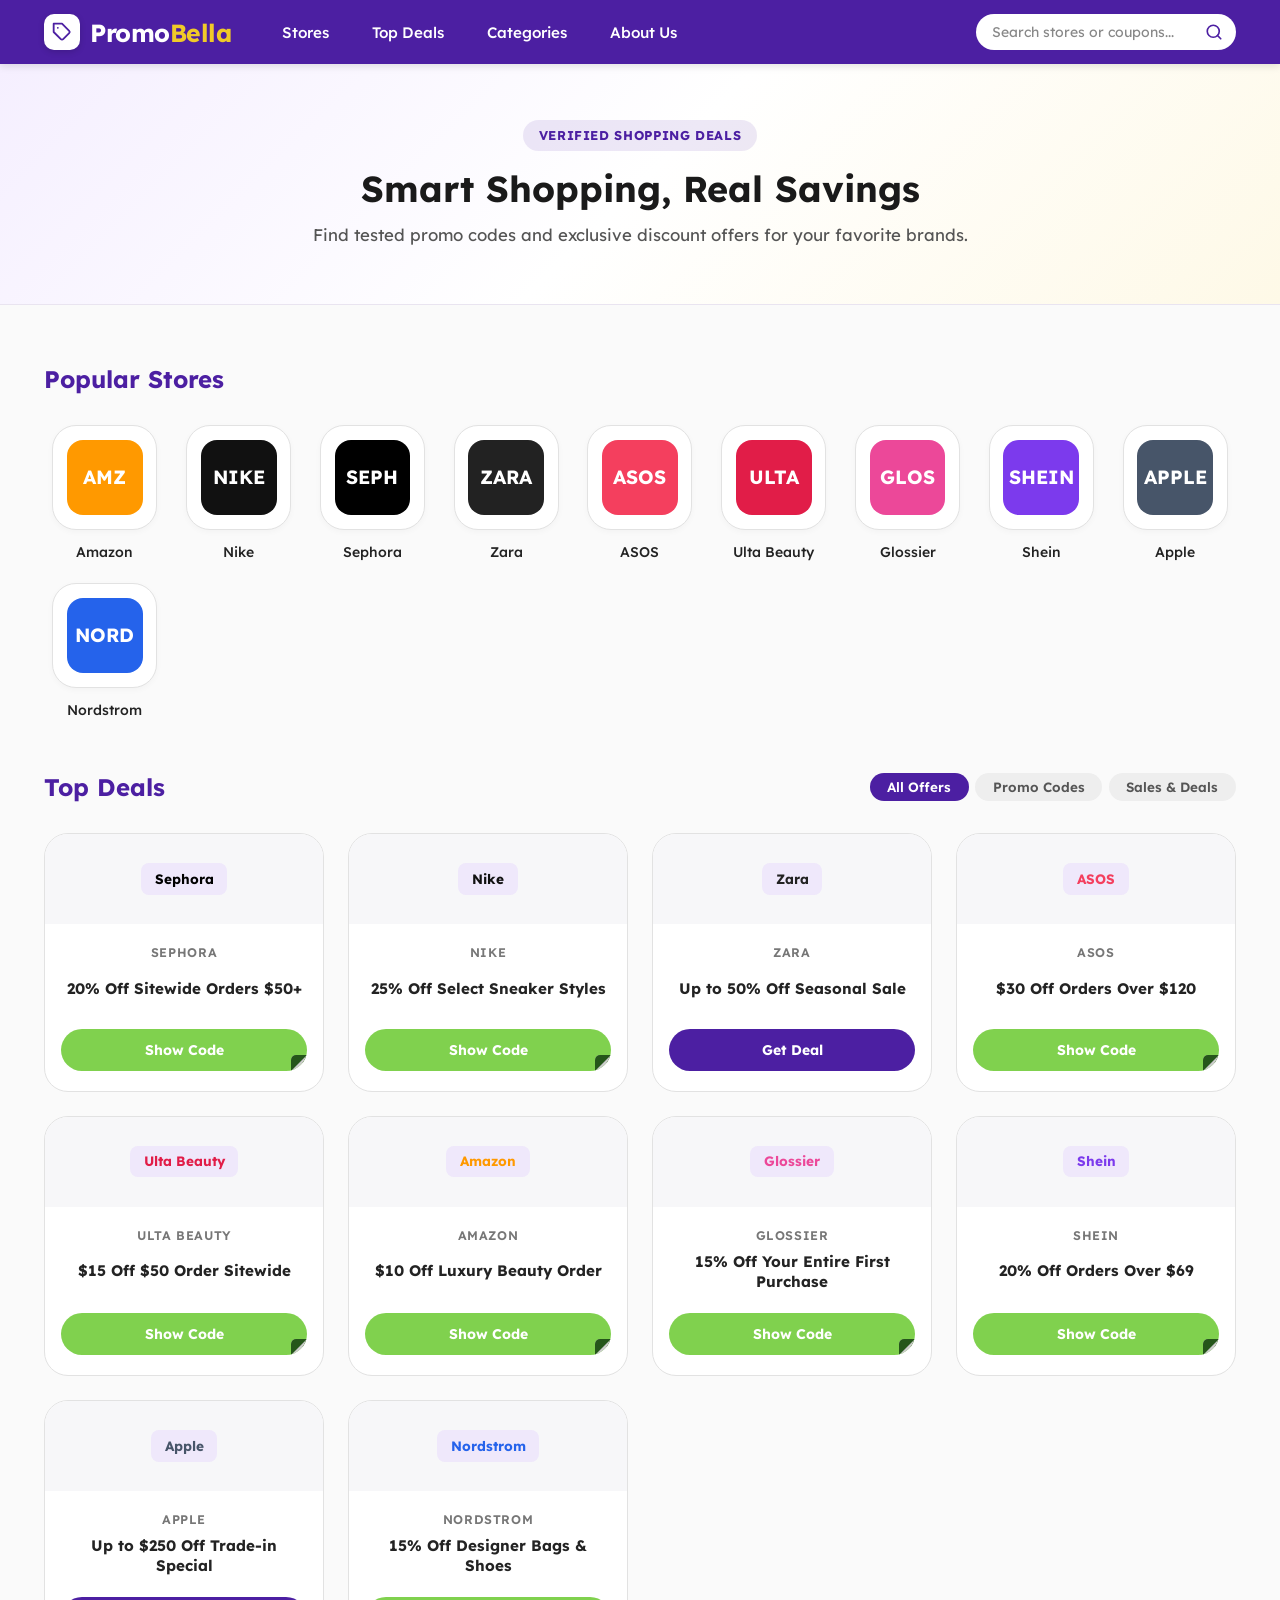
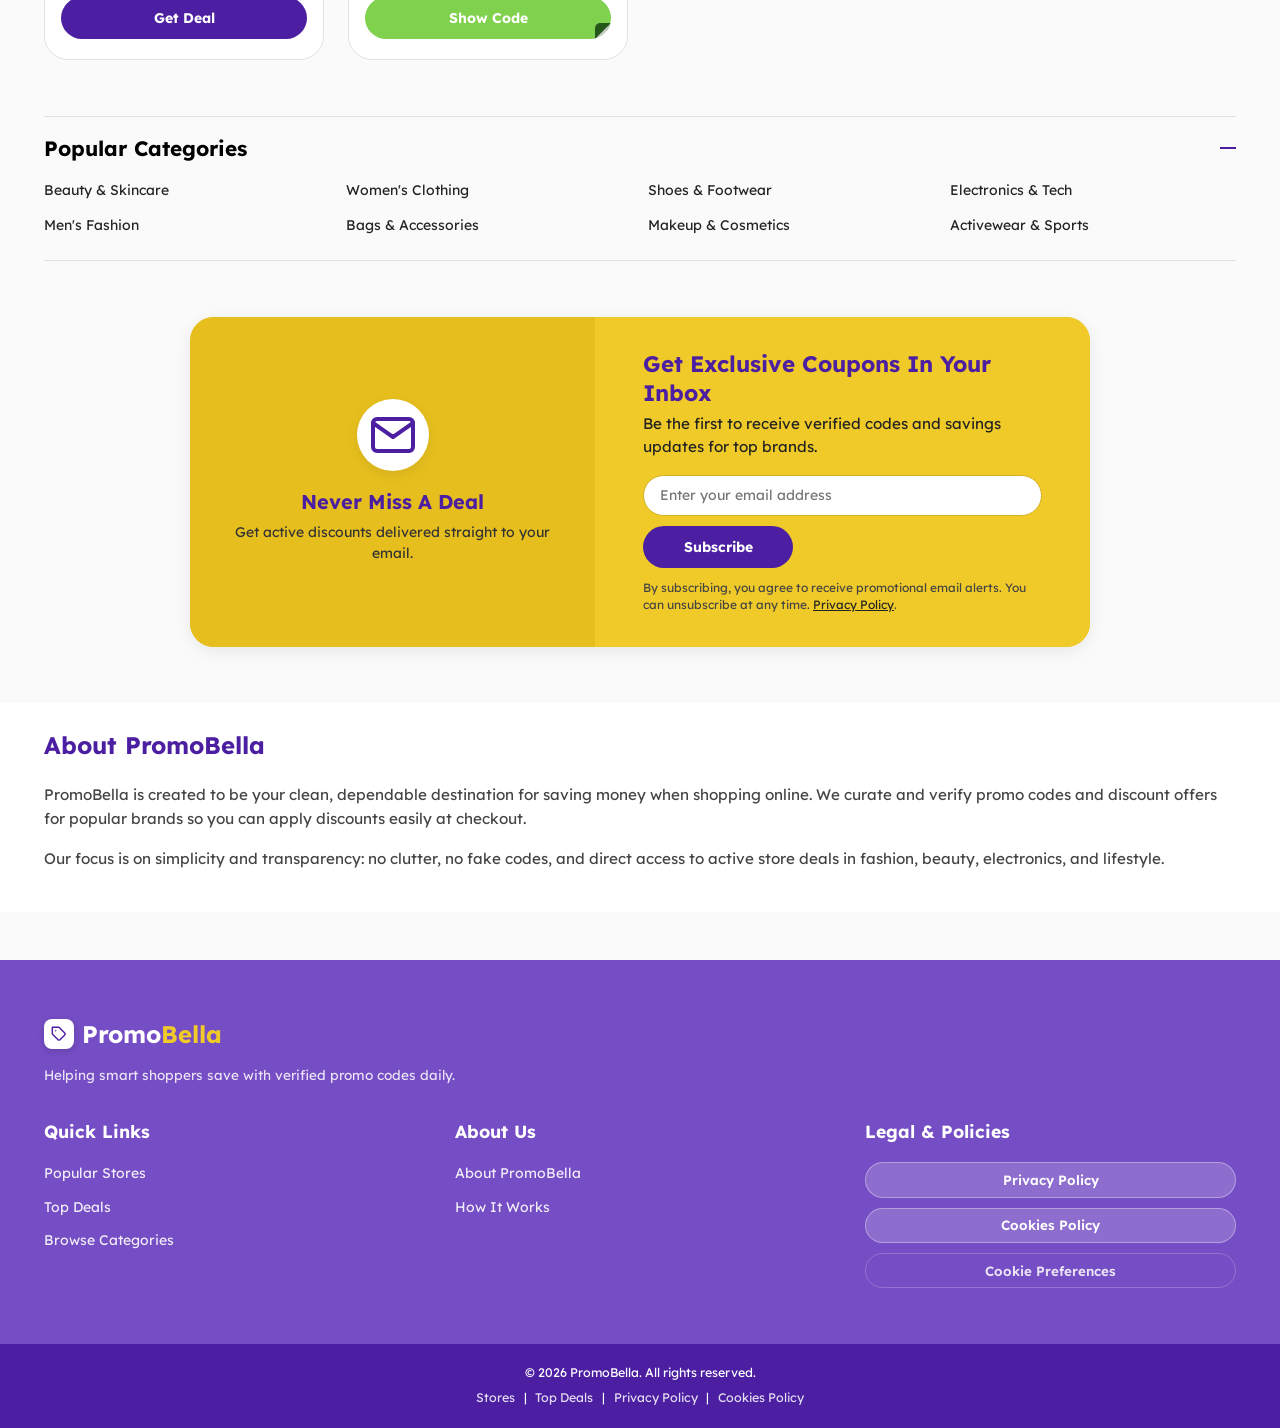
==== commit e83757d7: "second commit" ====
--- a/index.html
+++ b/index.html
@@ -3,582 +3,323 @@
 <head>
   <meta charset="UTF-8">
   <meta name="viewport" content="width=device-width, initial-scale=1.0">
-  <meta name="description" content="HerPromoCodes - Discover the latest verified coupon codes, discounts, and exclusive shopping deals updated daily.">
-  <title>HerPromoCodes | Verified Coupons & Discount Promo Codes</title>
+  <meta name="description" content="PromoBella - Find verified coupon codes, discounts, and savings for top fashion, beauty, and tech brands.">
+  <title>PromoBella | Verified Coupons &amp; Discount Promo Codes</title>
   <link rel="preconnect" href="https://fonts.googleapis.com">
   <link rel="preconnect" href="https://fonts.gstatic.com" crossorigin>
-  <link href="https://fonts.googleapis.com/css2?family=Plus+Jakarta+Sans:wght@400;500;600;700;800&display=swap" rel="stylesheet">
+  <link href="https://fonts.googleapis.com/css2?family=Lexend:wght@400;500;600;700&display=swap" rel="stylesheet">
   <link rel="stylesheet" href="style.css">
 </head>
 <body>
 
-  <!-- Top Announcement Banner -->
-  <div class="top-bar">
-    <div class="container top-bar__content">
-      <span>✨ <strong>Today's Offers:</strong> Browse verified promo codes and discount deals.</span>
-      <div class="top-bar__links">
-        <a href="#deals">All Deals</a>
-        <a href="#stores">Stores</a>
-      </div>
-    </div>
-  </div>
-
-  <!-- Header -->
-  <header class="header" id="header">
-    <div class="container header__container">
-      <a href="#" class="brand-logo">
-        <div class="brand-logo__icon">
-          <svg width="22" height="22" viewBox="0 0 24 24" fill="none" stroke="currentColor" stroke-width="2.2" stroke-linecap="round" stroke-linejoin="round">
-            <path d="M20.59 13.41l-7.17 7.17a2 2 0 0 1-2.83 0L2 12V2h10l8.59 8.59a2 2 0 0 1 0 2.82z"></path>
-            <line x1="7" y1="7" x2="7.01" y2="7"></line>
+  <!-- Site Header -->
+  <header class="site-header">
+    <div class="container">
+      <!-- Left side: Brand Logo + Nav -->
+      <div class="site-header__left">
+        <a href="#" class="site-header__logo">
+          <div class="brand-badge">
+            <svg width="20" height="20" viewBox="0 0 24 24" fill="none" stroke="currentColor" stroke-width="2.2" stroke-linecap="round" stroke-linejoin="round">
+              <path d="M20.59 13.41l-7.17 7.17a2 2 0 0 1-2.83 0L2 12V2h10l8.59 8.59a2 2 0 0 1 0 2.82z"></path>
+              <line x1="7" y1="7" x2="7.01" y2="7"></line>
+            </svg>
+          </div>
+          <span class="logo-text">Promo<span>Bella</span></span>
+        </a>
+        <nav class="site-header__nav" id="mainNav">
+          <ul class="site-header__menu">
+            <li><a href="#stores">Stores</a></li>
+            <li><a href="#deals">Top Deals</a></li>
+            <li><a href="#categories">Categories</a></li>
+            <li><a href="#about">About Us</a></li>
+          </ul>
+        </nav>
+      </div>
+
+      <!-- Right: Search + Mobile Menu Toggle -->
+      <div class="site-header__right">
+        <div class="site-header__search">
+          <div class="site-header__searchbox">
+            <input type="text" id="searchKey" placeholder="Search stores or coupons..." autocomplete="off">
+            <button type="button" id="searchBtn" aria-label="Search">
+              <svg width="18" height="18" viewBox="0 0 24 24" fill="none" stroke="#4c1fa2" stroke-width="2.2" stroke-linecap="round" stroke-linejoin="round">
+                <circle cx="11" cy="11" r="8"></circle>
+                <line x1="21" y1="21" x2="16.65" y2="16.65"></line>
+              </svg>
+            </button>
+          </div>
+        </div>
+        <button class="site-header__toggle" id="menuToggle" aria-label="Toggle navigation">☰</button>
+      </div>
+
+      <!-- Mobile Navigation Drawer -->
+      <div class="site-header__mobile-nav" id="mobileNav">
+        <button class="site-header__mobile-close" id="mobileCloseBtn" aria-label="Close menu">&times;</button>
+        <ul class="site-header__menu--mobile">
+          <li><a href="#stores" class="mobile-link">Stores</a></li>
+          <li><a href="#deals" class="mobile-link">Top Deals</a></li>
+          <li><a href="#categories" class="mobile-link">Categories</a></li>
+          <li><a href="#about" class="mobile-link">About Us</a></li>
+        </ul>
+      </div>
+    </div>
+  </header>
+
+  <!-- Hero Section -->
+  <section class="hero-section">
+    <div class="hero-content">
+      <div class="hero-badge">Verified Shopping Deals</div>
+      <h1 class="hero-title">Smart Shopping, Real Savings</h1>
+      <p class="hero-subtitle">Find tested promo codes and exclusive discount offers for your favorite brands.</p>
+    </div>
+  </section>
+
+  <!-- Popular Stores Section (10 Top Brands) -->
+  <section class="store-section" id="stores">
+    <div class="container">
+      <h2 class="store-section__title">Popular Stores</h2>
+      <div class="store-grid" id="storeGrid">
+        <!-- Rendered dynamically via JS -->
+      </div>
+    </div>
+  </section>
+
+  <!-- Top Deals Section -->
+  <section class="landing-deals-section" id="deals">
+    <div class="container">
+      <div class="section-title-wrap">
+        <h2 class="top-deals-section__title">Top Deals</h2>
+        <div class="deals-filter-pills" id="dealsFilterPills">
+          <button class="pill active" data-filter="all">All Offers</button>
+          <button class="pill" data-filter="codes">Promo Codes</button>
+          <button class="pill" data-filter="sales">Sales &amp; Deals</button>
+        </div>
+      </div>
+      
+      <div class="deal-grid" id="dealGrid">
+        <!-- Rendered dynamically via JS -->
+      </div>
+    </div>
+  </section>
+
+  <!-- Popular Categories Accordion -->
+  <section class="landing-links-section" id="categories">
+    <div class="container">
+      <div class="accordion-container">
+        <div class="accordion is-open" id="categoryAccordion">
+          <button class="accordion__trigger" id="accordionTrigger" type="button">
+            <h2 class="accordion__title">Popular Categories</h2>
+            <span class="accordion__icon"></span>
+          </button>
+          <div class="accordion__content" id="accordionContent">
+            <div class="accordion__grid">
+              <h3 class="accordion__item"><a class="accordion__link" href="#deals" data-category="beauty">Beauty &amp; Skincare</a></h3>
+              <h3 class="accordion__item"><a class="accordion__link" href="#deals" data-category="fashion">Women's Clothing</a></h3>
+              <h3 class="accordion__item"><a class="accordion__link" href="#deals" data-category="fashion">Shoes &amp; Footwear</a></h3>
+              <h3 class="accordion__item"><a class="accordion__link" href="#deals" data-category="electronics">Electronics &amp; Tech</a></h3>
+              <h3 class="accordion__item"><a class="accordion__link" href="#deals" data-category="fashion">Men's Fashion</a></h3>
+              <h3 class="accordion__item"><a class="accordion__link" href="#deals" data-category="fashion">Bags &amp; Accessories</a></h3>
+              <h3 class="accordion__item"><a class="accordion__link" href="#deals" data-category="beauty">Makeup &amp; Cosmetics</a></h3>
+              <h3 class="accordion__item"><a class="accordion__link" href="#deals" data-category="fashion">Activewear &amp; Sports</a></h3>
+            </div>
+          </div>
+        </div>
+      </div>
+    </div>
+  </section>
+
+  <!-- Newsletter Section (Yellow Feature Box) -->
+  <section class="newsletter-section">
+    <div class="newsletter-section__container">
+      <div class="newsletter-section__visual">
+        <div class="newsletter-icon-wrap">
+          <svg width="48" height="48" viewBox="0 0 24 24" fill="none" stroke="#4c1fa2" stroke-width="2" stroke-linecap="round" stroke-linejoin="round">
+            <path d="M4 4h16c1.1 0 2 .9 2 2v12c0 1.1-.9 2-2 2H4c-1.1 0-2-.9-2-2V6c0-1.1.9-2 2-2z"></path>
+            <polyline points="22,6 12,13 2,6"></polyline>
           </svg>
         </div>
-        <span class="brand-logo__text">Her<span>PromoCodes</span></span>
-      </a>
-
-      <!-- Desktop Nav -->
-      <nav class="nav-menu" id="navMenu">
-        <a href="#home" class="nav-link active">Home</a>
-        <a href="#stores" class="nav-link">Top Stores</a>
-        <a href="#deals" class="nav-link">Coupons & Deals</a>
-        <a href="#how-it-works" class="nav-link">How It Works</a>
-        <button class="nav-btn-highlight" id="openSubmitModal">
-          <svg width="16" height="16" viewBox="0 0 24 24" fill="none" stroke="currentColor" stroke-width="2" stroke-linecap="round" stroke-linejoin="round">
-            <line x1="12" y1="5" x2="12" y2="19"></line>
-            <line x1="5" y1="12" x2="19" y2="12"></line>
-          </svg>
-          Submit Coupon
-        </button>
-      </nav>
-
-      <!-- Mobile Hamburger -->
-      <button class="menu-toggle" id="menuToggle" aria-label="Toggle navigation menu">
-        <span></span>
-        <span></span>
-        <span></span>
-      </button>
-    </div>
-  </header>
-
-  <!-- Hero Section -->
-  <section class="hero-section" id="home">
-    <div class="container hero-container">
-      <div class="hero-badge">
-        <span class="pulse-dot"></span> Active &amp; Verified Promo Codes
-      </div>
-      <h1 class="hero-title">Find Working <span class="gradient-text">Promo Codes</span> &amp; Discounts</h1>
-      <p class="hero-subtitle">
-        Search and copy tested promo codes and discounts for popular online stores.
-      </p>
-
-      <!-- Search Box -->
-      <div class="hero-search-wrapper">
-        <div class="hero-search-box">
-          <svg class="search-icon" width="20" height="20" viewBox="0 0 24 24" fill="none" stroke="currentColor" stroke-width="2.2" stroke-linecap="round" stroke-linejoin="round">
-            <circle cx="11" cy="11" r="8"></circle>
-            <line x1="21" y1="21" x2="16.65" y2="16.65"></line>
-          </svg>
-          <input type="text" id="searchInput" placeholder="Search stores, brands (e.g. Sephora, Nike, Zara)..." autocomplete="off">
-          <button class="clear-search-btn" id="clearSearchBtn" aria-label="Clear search">&times;</button>
-          <button class="search-action-btn" id="searchSubmitBtn">Find Deals</button>
-        </div>
-
-        <!-- Quick Trending Tags -->
-        <div class="quick-tags">
-          <span class="quick-tags__label">Trending:</span>
-          <button class="tag-chip" data-store="Sephora">Sephora</button>
-          <button class="tag-chip" data-store="Nike">Nike</button>
-          <button class="tag-chip" data-store="Zara">Zara</button>
-          <button class="tag-chip" data-store="ASOS">ASOS</button>
-          <button class="tag-chip" data-store="Amazon">Amazon</button>
-          <button class="tag-chip" data-store="Ulta">Ulta Beauty</button>
-        </div>
-      </div>
-
-      <!-- Genuine Features Highlights -->
-      <div class="hero-features">
-        <div class="feature-tag">
-          <svg width="15" height="15" viewBox="0 0 24 24" fill="none" stroke="currentColor" stroke-width="2.5"><polyline points="20 6 9 17 4 12"></polyline></svg>
-          Tested Promo Codes
-        </div>
-        <div class="feature-tag">
-          <svg width="15" height="15" viewBox="0 0 24 24" fill="none" stroke="currentColor" stroke-width="2.5"><polyline points="20 6 9 17 4 12"></polyline></svg>
-          1-Click Easy Copy
-        </div>
-        <div class="feature-tag">
-          <svg width="15" height="15" viewBox="0 0 24 24" fill="none" stroke="currentColor" stroke-width="2.5"><polyline points="20 6 9 17 4 12"></polyline></svg>
-          100% Free To Use
-        </div>
-      </div>
-    </div>
-  </section>
-
-  <!-- Popular Stores Section -->
-  <section class="section stores-section" id="stores">
-    <div class="container">
-      <div class="section-header">
-        <div>
-          <h2 class="section-title">Popular Stores &amp; Brands</h2>
-          <p class="section-subtitle">Browse savings from world-renowned shopping destinations</p>
-        </div>
-        <button class="view-all-link" id="resetStoreFilter">Show All Stores</button>
-      </div>
-
-      <div class="stores-grid" id="storesGrid">
-        <!-- Generated dynamically via JS -->
-      </div>
-    </div>
-  </section>
-
-  <!-- Main Coupons & Deals Section -->
-  <section class="section deals-section" id="deals">
-    <div class="container">
-      <div class="section-header">
-        <div>
-          <h2 class="section-title">Latest Coupons &amp; Verified Deals</h2>
-          <p class="section-subtitle">Copy the code, apply at checkout and enjoy instant discount</p>
-        </div>
-        <div class="deals-count-badge">
-          Showing <span id="dealCount">0</span> Offers
-        </div>
-      </div>
-
-      <!-- Category Filter Pills -->
-      <div class="filter-bar">
-        <div class="category-pills" id="categoryPills">
-          <button class="cat-pill active" data-category="all">
-            <span class="pill-icon">✨</span> All Deals
-          </button>
-          <button class="cat-pill" data-category="fashion">
-            <span class="pill-icon">👗</span> Fashion &amp; Apparel
-          </button>
-          <button class="cat-pill" data-category="beauty">
-            <span class="pill-icon">💄</span> Beauty &amp; Skincare
-          </button>
-          <button class="cat-pill" data-category="electronics">
-            <span class="pill-icon">📱</span> Electronics &amp; Tech
-          </button>
-        </div>
-
-        <!-- Deal Type Tabs -->
-        <div class="deal-type-tabs">
-          <button class="type-tab active" data-type="all">All Types</button>
-          <button class="type-tab" data-type="code">Codes Only</button>
-          <button class="type-tab" data-type="deal">Sales/Deals</button>
-        </div>
-      </div>
-
-      <!-- Deals Grid -->
-      <div class="deals-grid" id="dealsGrid">
-        <!-- Rendered dynamically via JS -->
-      </div>
-
-      <!-- Empty State -->
-      <div class="no-results" id="noResults" style="display: none;">
-        <div class="no-results__icon">🔍</div>
-        <h3>No coupons found matching your search</h3>
-        <p>Try searching for a different store or reset your filters.</p>
-        <button class="btn btn-primary" id="resetAllFiltersBtn">Reset All Filters</button>
-      </div>
-    </div>
-  </section>
-
-  <!-- How It Works Section -->
-  <section class="section how-it-works-section" id="how-it-works">
-    <div class="container">
-      <div class="section-header center">
-        <h2 class="section-title">How To Save With HerPromoCodes</h2>
-        <p class="section-subtitle">Three easy steps to apply discounts to your shopping cart</p>
-      </div>
-
-      <div class="steps-grid">
-        <div class="step-card">
-          <div class="step-card__number">01</div>
-          <div class="step-card__icon">
-            <svg width="28" height="28" viewBox="0 0 24 24" fill="none" stroke="currentColor" stroke-width="2" stroke-linecap="round" stroke-linejoin="round">
-              <circle cx="11" cy="11" r="8"></circle>
-              <line x1="21" y1="21" x2="16.65" y2="16.65"></line>
-            </svg>
-          </div>
-          <h3>Find Your Store</h3>
-          <p>Search or browse our store list and pick an active promo code or deal.</p>
-        </div>
-
-        <div class="step-card">
-          <div class="step-card__number">02</div>
-          <div class="step-card__icon">
-            <svg width="28" height="28" viewBox="0 0 24 24" fill="none" stroke="currentColor" stroke-width="2" stroke-linecap="round" stroke-linejoin="round">
-              <rect x="9" y="9" width="13" height="13" rx="2" ry="2"></rect>
-              <path d="M5 15H4a2 2 0 0 1-2-2V4a2 2 0 0 1 2-2h9a2 2 0 0 1 2 2v1"></path>
-            </svg>
-          </div>
-          <h3>Copy The Promo Code</h3>
-          <p>Click "Get Code" to reveal and copy the promo code to your clipboard.</p>
-        </div>
-
-        <div class="step-card">
-          <div class="step-card__number">03</div>
-          <div class="step-card__icon">
-            <svg width="28" height="28" viewBox="0 0 24 24" fill="none" stroke="currentColor" stroke-width="2" stroke-linecap="round" stroke-linejoin="round">
-              <polyline points="20 6 9 17 4 12"></polyline>
-            </svg>
-          </div>
-          <h3>Paste &amp; Save</h3>
-          <p>Paste the coupon code during checkout at the store to apply your discount.</p>
-        </div>
-      </div>
-    </div>
-  </section>
-
-  <!-- Newsletter Signup -->
-  <section class="newsletter-section">
-    <div class="container newsletter-container">
-      <div class="newsletter-content">
-        <span class="newsletter-tag">Email Updates</span>
-        <h2>Get Latest Promo Codes In Your Inbox</h2>
-        <p>Subscribe to receive verified coupon updates when new store offers become available.</p>
-      </div>
-      <form class="newsletter-form" id="newsletterForm">
-        <input type="email" placeholder="Enter your email address..." required id="newsletterEmail">
-        <button type="submit" class="btn btn-primary">Subscribe</button>
-      </form>
-    </div>
-  </section>
-
-  <!-- Footer -->
+        <h3>Never Miss A Deal</h3>
+        <p>Get active discounts delivered straight to your email.</p>
+      </div>
+      <div class="newsletter-section__content">
+        <h2 class="newsletter-section__title">Get Exclusive Coupons In Your Inbox</h2>
+        <p class="newsletter-section__desc">Be the first to receive verified codes and savings updates for top brands.</p>
+        <form id="newsletterForm" class="newsletter-section__form">
+          <input type="email" name="email" id="newsletterEmail" placeholder="Enter your email address" required>
+          <button type="submit" class="btn btn--primary">Subscribe</button>
+        </form>
+        <p class="newsletter-section__disclaimer">
+          By subscribing, you agree to receive promotional email alerts. You can unsubscribe at any time.
+          <a href="#" id="newsletterPrivacyLink"><u>Privacy Policy</u></a>.
+        </p>
+      </div>
+    </div>
+  </section>
+
+  <!-- About Section -->
+  <section class="text-section" id="about">
+    <div class="container">
+      <h2 class="text-section__title">About PromoBella</h2>
+      <div class="text-section__body">
+        <p>PromoBella is created to be your clean, dependable destination for saving money when shopping online. We curate and verify promo codes and discount offers for popular brands so you can apply discounts easily at checkout.</p>
+        <p>Our focus is on simplicity and transparency: no clutter, no fake codes, and direct access to active store deals in fashion, beauty, electronics, and lifestyle.</p>
+      </div>
+    </div>
+  </section>
+
+  <!-- Site Footer -->
   <footer class="site-footer">
-    <div class="container footer-container">
-      <div class="footer-top">
-        <div class="footer-brand">
-          <a href="#" class="brand-logo footer-logo">
-            <div class="brand-logo__icon">
-              <svg width="20" height="20" viewBox="0 0 24 24" fill="none" stroke="currentColor" stroke-width="2.2" stroke-linecap="round" stroke-linejoin="round">
+    <div class="site-footer__top">
+      <div class="container">
+        <div class="site-footer__brand">
+          <span class="site-footer__logo">
+            <div class="brand-badge small">
+              <svg width="16" height="16" viewBox="0 0 24 24" fill="none" stroke="currentColor" stroke-width="2.2" stroke-linecap="round" stroke-linejoin="round">
                 <path d="M20.59 13.41l-7.17 7.17a2 2 0 0 1-2.83 0L2 12V2h10l8.59 8.59a2 2 0 0 1 0 2.82z"></path>
                 <line x1="7" y1="7" x2="7.01" y2="7"></line>
               </svg>
             </div>
-            <span class="brand-logo__text">Her<span>PromoCodes</span></span>
-          </a>
-          <p class="footer-about">
-            HerPromoCodes provides verified discount coupons and promotional offers for online stores to help shoppers save on their orders.
-          </p>
-        </div>
-
-        <div class="footer-links-group">
-          <h4>Categories</h4>
-          <ul>
-            <li><a href="#deals" class="footer-filter-link" data-category="fashion">Fashion &amp; Clothing</a></li>
-            <li><a href="#deals" class="footer-filter-link" data-category="beauty">Beauty &amp; Makeup</a></li>
-            <li><a href="#deals" class="footer-filter-link" data-category="electronics">Electronics &amp; Tech</a></li>
-          </ul>
-        </div>
-
-        <div class="footer-links-group">
-          <h4>Popular Stores</h4>
-          <ul>
-            <li><a href="#deals" class="footer-store-link" data-store="Sephora">Sephora Coupons</a></li>
-            <li><a href="#deals" class="footer-store-link" data-store="Nike">Nike Discount Codes</a></li>
-            <li><a href="#deals" class="footer-store-link" data-store="Zara">Zara Promo Offers</a></li>
-            <li><a href="#deals" class="footer-store-link" data-store="ASOS">ASOS Vouchers</a></li>
-            <li><a href="#deals" class="footer-store-link" data-store="Amazon">Amazon Promo Codes</a></li>
-          </ul>
-        </div>
-
-        <div class="footer-links-group">
-          <h4>Legal &amp; Policies</h4>
-          <p class="footer-text-muted">We respect your privacy and provide transparent information about our practices.</p>
-          <div class="footer-action-buttons">
-            <button class="footer-modal-btn" id="openPrivacyBtn">
-              <svg width="15" height="15" viewBox="0 0 24 24" fill="none" stroke="currentColor" stroke-width="2"><path d="M12 22s8-4 8-10V5l-8-3-8 3v7c0 6 8 10 8 10z"></path></svg>
-              Privacy Policy
-            </button>
-            <button class="footer-modal-btn" id="openCookiesBtn">
-              <svg width="15" height="15" viewBox="0 0 24 24" fill="none" stroke="currentColor" stroke-width="2"><circle cx="12" cy="12" r="10"></circle><path d="M12 2a10 10 0 0 0-1.9 19.8"></path><circle cx="8.5" cy="8.5" r="1.5"></circle><circle cx="16" cy="11" r="1"></circle><circle cx="11" cy="15" r="1"></circle></svg>
-              Cookies Policy
-            </button>
-            <button class="footer-modal-btn secondary" id="openCookieSettingsBtn">
-              <svg width="15" height="15" viewBox="0 0 24 24" fill="none" stroke="currentColor" stroke-width="2"><circle cx="12" cy="12" r="3"></circle><path d="M19.4 15a1.65 1.65 0 0 0 .33 1.82l.06.06a2 2 0 0 1 0 2.83 2 2 0 0 1-2.83 0l-.06-.06a1.65 1.65 0 0 0-1.82-.33 1.65 1.65 0 0 0-1 1.51V21a2 2 0 0 1-2 2 2 2 0 0 1-2-2v-.09A1.65 1.65 0 0 0 9 19.4a1.65 1.65 0 0 0-1.82.33l-.06.06a2 2 0 0 1-2.83 0 2 2 0 0 1 0-2.83l.06-.06a1.65 1.65 0 0 0 .33-1.82 1.65 1.65 0 0 0-1.51-1H3a2 2 0 0 1-2-2 2 2 0 0 1 2-2h.09A1.65 1.65 0 0 0 4.6 9a1.65 1.65 0 0 0-.33-1.82l-.06-.06a2 2 0 0 1 0-2.83 2 2 0 0 1 2.83 0l.06.06a1.65 1.65 0 0 0 1.82.33H9a1.65 1.65 0 0 0 1-1.51V3a2 2 0 0 1 2-2 2 2 0 0 1 2 2v.09a1.65 1.65 0 0 0 1 1.51 1.65 1.65 0 0 0 1.82-.33l.06-.06a2 2 0 0 1 2.83 0 2 2 0 0 1 0 2.83l-.06.06a1.65 1.65 0 0 0-.33 1.82V9a1.65 1.65 0 0 0 1.51 1H21a2 2 0 0 1 2 2 2 2 0 0 1-2 2h-.09a1.65 1.65 0 0 0-1.51 1z"></path></svg>
-              Cookie Preferences
-            </button>
-          </div>
-        </div>
-      </div>
-
-      <div class="footer-bottom">
-        <p>&copy; <span id="currentYear">2026</span> HerPromoCodes.com. All rights reserved. Third-party trademarks belong to their respective owners.</p>
-        <div class="footer-bottom-links">
-          <button class="inline-link-btn" id="inlinePrivacyBtn">Privacy Policy</button>
-          <span>•</span>
-          <button class="inline-link-btn" id="inlineCookiesBtn">Cookies Policy</button>
-          <span>•</span>
-          <button class="inline-link-btn" id="inlineTermsBtn">Terms of Service</button>
-        </div>
+            <span class="footer-logo-text">Promo<span>Bella</span></span>
+          </span>
+          <p class="footer-tagline">Helping smart shoppers save with verified promo codes daily.</p>
+        </div>
+        <div class="site-footer__columns">
+          <div class="site-footer__column">
+            <h4>Quick Links</h4>
+            <ul>
+              <li><a href="#stores">Popular Stores</a></li>
+              <li><a href="#deals">Top Deals</a></li>
+              <li><a href="#categories">Browse Categories</a></li>
+            </ul>
+          </div>
+          <div class="site-footer__column">
+            <h4>About Us</h4>
+            <ul>
+              <li><a href="#about">About PromoBella</a></li>
+              <li><a href="#about">How It Works</a></li>
+            </ul>
+          </div>
+          <div class="site-footer__column">
+            <h4>Legal &amp; Policies</h4>
+            <div class="footer-policy-actions">
+              <button type="button" class="footer-btn" id="openPrivacyBtn">Privacy Policy</button>
+              <button type="button" class="footer-btn" id="openCookiesBtn">Cookies Policy</button>
+              <button type="button" class="footer-btn secondary" id="openCookieSettingsBtn">Cookie Preferences</button>
+            </div>
+          </div>
+        </div>
+      </div>
+    </div>
+    <div class="site-footer__bottom">
+      <p>&copy; 2026 PromoBella. All rights reserved.</p>
+      <div class="site-footer__fineprint-link">
+        <a href="#stores">Stores</a>
+        | <a href="#deals">Top Deals</a>
+        | <a href="#" id="fineprintPrivacyBtn">Privacy Policy</a>
+        | <a href="#" id="fineprintCookiesBtn">Cookies Policy</a>
       </div>
     </div>
   </footer>
 
-  <!-- ================= MODALS ================= -->
+  <!-- ==================== MODALS ==================== -->
 
   <!-- 1. Coupon Revealed Modal -->
-  <div class="modal-overlay" id="couponModal" role="dialog" aria-modal="true" aria-labelledby="couponModalTitle">
-    <div class="modal-box modal-coupon">
-      <button class="modal-close-btn" id="closeCouponModal" aria-label="Close modal">&times;</button>
-      <div class="modal-coupon__header">
-        <div class="modal-store-avatar" id="modalStoreAvatar">ST</div>
-        <div>
-          <span class="modal-badge-verified">
-            <svg width="13" height="13" viewBox="0 0 24 24" fill="none" stroke="currentColor" stroke-width="2.5"><polyline points="20 6 9 17 4 12"></polyline></svg>
-            Verified Promo Code
-          </span>
-          <h3 class="modal-title" id="couponModalTitle">25% Off Sitewide Coupon</h3>
-        </div>
-      </div>
-
-      <div class="modal-coupon__body">
-        <p class="modal-coupon__desc" id="couponModalDesc">Copy this code and paste it at checkout to apply your discount.</p>
-        
-        <div class="code-reveal-box">
-          <div class="code-reveal-text" id="revealedCodeText">HER25SAVE</div>
-          <button class="copy-action-btn" id="modalCopyBtn">
-            <svg class="copy-icon" width="16" height="16" viewBox="0 0 24 24" fill="none" stroke="currentColor" stroke-width="2"><rect x="9" y="9" width="13" height="13" rx="2" ry="2"></rect><path d="M5 15H4a2 2 0 0 1-2-2V4a2 2 0 0 1 2-2h9a2 2 0 0 1 2 2v1"></path></svg>
-            <span id="copyBtnLabel">Copy Code</span>
-          </button>
-        </div>
-
-        <div class="coupon-instructions">
-          <div class="instr-step">
-            <span>1</span> Code copied automatically to clipboard!
-          </div>
-          <div class="instr-step">
-            <span>2</span> Go to <strong id="modalStoreName">Sephora</strong> and paste code during checkout.
-          </div>
-        </div>
-
-        <div class="modal-coupon__actions">
-          <a href="#" target="_blank" rel="noopener noreferrer" class="btn btn-primary btn-block" id="modalVisitStoreBtn">
-            Continue To Store
-            <svg width="15" height="15" viewBox="0 0 24 24" fill="none" stroke="currentColor" stroke-width="2"><path d="M18 13v6a2 2 0 0 1-2 2H5a2 2 0 0 1-2-2V8a2 2 0 0 1 2-2h6"></path><polyline points="15 3 21 3 21 9"></polyline><line x1="10" y1="14" x2="21" y2="3"></line></svg>
-          </a>
-        </div>
+  <div id="couponSuccessModal" class="custom-modal-overlay" style="display: none;">
+    <div class="custom-modal-dialog">
+      <div class="custom-modal-header">
+        <h3 id="modalStoreTitle">Promo Code Revealed</h3>
+        <button type="button" class="custom-modal-close" id="closeCouponModal" aria-label="Close modal">&times;</button>
+      </div>
+      <div class="custom-modal-body">
+        <div class="modal-deal-info">
+          <p class="modal-deal-title" id="modalDealTitle">Discount Offer</p>
+          <div class="coupon-code-container">
+            <span class="revealed-code" id="modalCodeText">PROMO20</span>
+            <button type="button" class="copy-btn" id="copyCodeBtn">Copy Code</button>
+          </div>
+        </div>
+        <p class="modal-instructions">Code copied! Paste this code in the promo box at <strong id="modalStoreNameText">Store</strong> during checkout.</p>
+      </div>
+      <div class="custom-modal-footer">
+        <a href="#" target="_blank" rel="noopener noreferrer" class="custom-modal-ok" id="modalStoreUrlBtn">Go to Store &rarr;</a>
       </div>
     </div>
   </div>
 
   <!-- 2. Privacy Policy Modal -->
-  <div class="modal-overlay" id="privacyModal" role="dialog" aria-modal="true" aria-labelledby="privacyModalTitle">
-    <div class="modal-box modal-content-doc">
-      <div class="modal-doc-header">
-        <div class="doc-header-icon">
-          <svg width="22" height="22" viewBox="0 0 24 24" fill="none" stroke="currentColor" stroke-width="2"><path d="M12 22s8-4 8-10V5l-8-3-8 3v7c0 6 8 10 8 10z"></path></svg>
-        </div>
-        <div>
-          <h3 class="modal-title" id="privacyModalTitle">Privacy Policy</h3>
-          <p class="modal-subtitle">Effective Date: November 2026 | Last updated</p>
-        </div>
-        <button class="modal-close-btn" id="closePrivacyModal" aria-label="Close modal">&times;</button>
-      </div>
-
-      <div class="modal-doc-body">
-        <h4>1. Introduction</h4>
-        <p>Welcome to <strong>HerPromoCodes.com</strong>. We take your privacy seriously. This Privacy Policy describes how we collect, use, and protect your information when you visit our website, search for coupons, or sign up for our newsletter.</p>
-
-        <h4>2. Information We Collect</h4>
-        <p>HerPromoCodes is designed to offer free coupon codes without requiring mandatory registration. We only collect:</p>
+  <div id="privacyModal" class="custom-modal-overlay" style="display: none;">
+    <div class="custom-modal-dialog doc-dialog">
+      <div class="custom-modal-header">
+        <h3>Privacy Policy</h3>
+        <button type="button" class="custom-modal-close" id="closePrivacyModal">&times;</button>
+      </div>
+      <div class="custom-modal-body doc-body">
+        <h4>1. Information We Collect</h4>
+        <p>PromoBella respects your privacy. When you subscribe to our newsletter, we store your email address solely to deliver requested coupon updates. We do not sell or trade your personal data.</p>
+        <h4>2. Affiliate Links Disclosure</h4>
+        <p>PromoBella features links to merchant partners. If you click on a store offer and make a purchase, we may receive an affiliate commission at no extra cost to you.</p>
+        <h4>3. Your Choices</h4>
+        <p>You can opt out of newsletter emails at any time by clicking the unsubscribe link in any message.</p>
+      </div>
+      <div class="custom-modal-footer">
+        <button type="button" class="custom-modal-ok" id="closePrivacyFooterBtn">Close</button>
+      </div>
+    </div>
+  </div>
+
+  <!-- 3. Cookies Policy Modal -->
+  <div id="cookiesModal" class="custom-modal-overlay" style="display: none;">
+    <div class="custom-modal-dialog doc-dialog">
+      <div class="custom-modal-header">
+        <h3>Cookies Policy</h3>
+        <button type="button" class="custom-modal-close" id="closeCookiesModal">&times;</button>
+      </div>
+      <div class="custom-modal-body doc-body">
+        <h4>What Are Cookies?</h4>
+        <p>Cookies are small text files stored in your web browser that allow PromoBella to remember your preferences (such as cookie consent and filter choices).</p>
+        <h4>Cookies Used on PromoBella</h4>
         <ul>
-          <li><strong>Voluntary Information:</strong> Email address when you subscribe to receive promo code notifications or deal alerts.</li>
-          <li><strong>Usage &amp; Analytics Data:</strong> Anonymous browsing metrics, including pages visited, clicked coupons, browser type, and referrer URLs to improve deal accuracy.</li>
-          <li><strong>Cookies &amp; Local Storage:</strong> Preferences like saved deals, coupon copy history, and cookie preferences.</li>
+          <li><strong>Essential Cookies:</strong> Required for site operation, search filters, and dialog functions.</li>
+          <li><strong>Affiliate Cookies:</strong> Set by merchant partner networks when you click a coupon to ensure discounts are applied properly.</li>
         </ul>
-
-        <h4>3. How We Use Your Information</h4>
-        <p>The information we collect is strictly used to:</p>
-        <ul>
-          <li>Deliver requested coupons, discounts, and promotional updates.</li>
-          <li>Verify whether coupons are functioning properly and remove expired offers.</li>
-          <li>Ensure website speed, security, and spam prevention.</li>
-        </ul>
-
-        <h4>4. Affiliate Disclosure &amp; Outbound Links</h4>
-        <p>HerPromoCodes contains links to merchant partner websites. When you click on a store offer and make a purchase, we may earn an affiliate commission at no extra cost to you. We do not share your private data with merchants.</p>
-
-        <h4>5. Data Protection &amp; Security</h4>
-        <p>We employ modern encryption protocols (HTTPS/SSL) to protect any data submitted. We never sell, rent, or trade your personal email or data to third-party marketing companies.</p>
-
-        <h4>6. Your Rights &amp; Contact Us</h4>
-        <p>You may unsubscribe from email updates at any time with one click. If you have questions regarding this Privacy Policy, please contact our support team at <strong>privacy@herpromocodes.com</strong>.</p>
-      </div>
-
-      <div class="modal-doc-footer">
-        <button class="btn btn-secondary" id="closePrivacyFooterBtn">Close</button>
+      </div>
+      <div class="custom-modal-footer">
+        <button type="button" class="custom-modal-ok" id="closeCookiesFooterBtn">Got It</button>
       </div>
     </div>
   </div>
 
-  <!-- 3. Cookies Policy Modal -->
-  <div class="modal-overlay" id="cookiesModal" role="dialog" aria-modal="true" aria-labelledby="cookiesModalTitle">
-    <div class="modal-box modal-content-doc">
-      <div class="modal-doc-header">
-        <div class="doc-header-icon cookie-icon">
-          <svg width="22" height="22" viewBox="0 0 24 24" fill="none" stroke="currentColor" stroke-width="2"><circle cx="12" cy="12" r="10"></circle><path d="M12 2a10 10 0 0 0-1.9 19.8"></path><circle cx="8.5" cy="8.5" r="1.5"></circle><circle cx="16" cy="11" r="1"></circle><circle cx="11" cy="15" r="1"></circle></svg>
-        </div>
-        <div>
-          <h3 class="modal-title" id="cookiesModalTitle">Cookies &amp; Tracking Policy</h3>
-          <p class="modal-subtitle">How we use cookies to provide the best deal experience</p>
-        </div>
-        <button class="modal-close-btn" id="closeCookiesModal" aria-label="Close modal">&times;</button>
-      </div>
-
-      <div class="modal-doc-body">
-        <h4>1. What Are Cookies?</h4>
-        <p>Cookies are small text files stored on your computer or mobile device when you visit a website. They allow the website to remember your preferences (such as copied promo codes or category filters) and provide a smooth browsing experience.</p>
-
-        <h4>2. Types of Cookies We Use</h4>
-        <div class="cookie-type-block">
-          <strong>🔒 Essential &amp; Functional Cookies (Strictly Necessary)</strong>
-          <p>These are necessary for the website to operate correctly, remember your cookie consent preferences, and ensure modal windows function properly.</p>
-        </div>
-
-        <div class="cookie-type-block">
-          <strong>📊 Performance &amp; Analytics Cookies</strong>
-          <p>Help us understand which coupons are most popular, which stores get visited, and how to improve site speed and interface performance.</p>
-        </div>
-
-        <div class="cookie-type-block">
-          <strong>🛍️ Affiliate &amp; Referral Cookies</strong>
-          <p>When you click "Get Code" or "Get Deal", a referral cookie may be set by the affiliate merchant network so the store recognizes you came from HerPromoCodes. This does not track personal identifying information.</p>
-        </div>
-
-        <h4>3. Managing Your Cookies</h4>
-        <p>You can manage or disable cookies at any time through your browser settings or directly via our Cookie Preferences popup on this page.</p>
-      </div>
-
-      <div class="modal-doc-footer">
-        <button class="btn btn-primary" id="openSettingsFromCookiesBtn">Manage Cookie Preferences</button>
-        <button class="btn btn-secondary" id="closeCookiesFooterBtn">Got It</button>
+  <!-- 4. Cookie Preferences Modal -->
+  <div id="cookieSettingsModal" class="custom-modal-overlay" style="display: none;">
+    <div class="custom-modal-dialog doc-dialog">
+      <div class="custom-modal-header">
+        <h3>Cookie Preferences</h3>
+        <button type="button" class="custom-modal-close" id="closeCookieSettingsModal">&times;</button>
+      </div>
+      <div class="custom-modal-body">
+        <div class="cookie-toggle-row">
+          <div>
+            <strong>Essential Cookies</strong>
+            <p>Necessary for basic functionality. Always active.</p>
+          </div>
+          <input type="checkbox" checked disabled>
+        </div>
+        <div class="cookie-toggle-row">
+          <div>
+            <strong>Analytics &amp; Performance</strong>
+            <p>Helps us understand which coupons and stores are most helpful.</p>
+          </div>
+          <input type="checkbox" id="prefAnalyticsToggle" checked>
+        </div>
+      </div>
+      <div class="custom-modal-footer">
+        <button type="button" class="custom-modal-ok" id="saveCookieSettingsBtn">Save Preferences</button>
       </div>
     </div>
   </div>
 
-  <!-- 4. Cookie Preferences / Settings Modal -->
-  <div class="modal-overlay" id="cookieSettingsModal" role="dialog" aria-modal="true" aria-labelledby="settingsModalTitle">
-    <div class="modal-box modal-settings">
-      <div class="modal-doc-header">
-        <div>
-          <h3 class="modal-title" id="settingsModalTitle">Cookie Preferences</h3>
-          <p class="modal-subtitle">Customize which cookies you want to allow on HerPromoCodes</p>
-        </div>
-        <button class="modal-close-btn" id="closeCookieSettingsModal" aria-label="Close modal">&times;</button>
-      </div>
-
-      <div class="modal-settings-body">
-        <div class="setting-item">
-          <div class="setting-item__info">
-            <strong>Essential Cookies</strong>
-            <span>Required for website functionality, security, and search filters. Always active.</span>
-          </div>
-          <label class="toggle-switch">
-            <input type="checkbox" checked disabled>
-            <span class="slider disabled"></span>
-          </label>
-        </div>
-
-        <div class="setting-item">
-          <div class="setting-item__info">
-            <strong>Analytics &amp; Performance</strong>
-            <span>Helps us see which discount codes are working and improve user experience.</span>
-          </div>
-          <label class="toggle-switch">
-            <input type="checkbox" id="prefAnalytics" checked>
-            <span class="slider"></span>
-          </label>
-        </div>
-
-        <div class="setting-item">
-          <div class="setting-item__info">
-            <strong>Marketing &amp; Affiliate Deals</strong>
-            <span>Allows merchant stores to credit discount activations and deliver personalized deals.</span>
-          </div>
-          <label class="toggle-switch">
-            <input type="checkbox" id="prefMarketing" checked>
-            <span class="slider"></span>
-          </label>
-        </div>
-      </div>
-
-      <div class="modal-doc-footer space-between">
-        <button class="btn btn-outline" id="acceptAllCookiesModalBtn">Accept All</button>
-        <button class="btn btn-primary" id="saveCookiePreferencesBtn">Save Preferences</button>
-      </div>
-    </div>
-  </div>
-
-  <!-- 5. Submit Coupon Modal -->
-  <div class="modal-overlay" id="submitModal" role="dialog" aria-modal="true" aria-labelledby="submitModalTitle">
-    <div class="modal-box modal-submit">
-      <div class="modal-doc-header">
-        <div>
-          <h3 class="modal-title" id="submitModalTitle">Share A Coupon</h3>
-          <p class="modal-subtitle">Found a working promo code? Help fellow shoppers save!</p>
-        </div>
-        <button class="modal-close-btn" id="closeSubmitModal" aria-label="Close modal">&times;</button>
-      </div>
-
-      <form id="submitCouponForm" class="submit-form">
-        <div class="form-group">
-          <label for="submitStore">Store / Merchant Name *</label>
-          <input type="text" id="submitStore" placeholder="e.g. Zara, Sephora, Nike" required>
-        </div>
-        <div class="form-row">
-          <div class="form-group">
-            <label for="submitCode">Coupon Code *</label>
-            <input type="text" id="submitCode" placeholder="e.g. SAVE25" required>
-          </div>
-          <div class="form-group">
-            <label for="submitDiscount">Discount Amount *</label>
-            <input type="text" id="submitDiscount" placeholder="e.g. 20% OFF or $15 OFF" required>
-          </div>
-        </div>
-        <div class="form-group">
-          <label for="submitDesc">Offer Details</label>
-          <input type="text" id="submitDesc" placeholder="e.g. Valid on sitewide orders over $50">
-        </div>
-        <div class="form-group">
-          <label for="submitCategory">Category</label>
-          <select id="submitCategory">
-            <option value="fashion">Fashion &amp; Apparel</option>
-            <option value="beauty">Beauty &amp; Makeup</option>
-            <option value="electronics">Electronics &amp; Tech</option>
-          </select>
-        </div>
-        <button type="submit" class="btn btn-primary btn-block">Submit Promo Code</button>
-      </form>
-    </div>
-  </div>
-
-  <!-- 6. Floating Cookie Consent Banner -->
-  <div class="cookie-banner" id="cookieBanner">
-    <div class="container cookie-banner__container">
-      <div class="cookie-banner__text">
-        <span class="cookie-emoji">🍪</span>
-        <p>
-          We use cookies to improve your coupon search experience, analyze site usage, and verify discount codes. By clicking "Accept All", you agree to our 
-          <button class="banner-link-btn" id="bannerPrivacyBtn">Privacy Policy</button> &amp; 
-          <button class="banner-link-btn" id="bannerCookiesBtn">Cookies Policy</button>.
-        </p>
-      </div>
-      <div class="cookie-banner__actions">
-        <button class="btn btn-sm btn-outline" id="bannerPreferencesBtn">Preferences</button>
-        <button class="btn btn-sm btn-outline" id="bannerDeclineBtn">Decline</button>
-        <button class="btn btn-sm btn-primary" id="bannerAcceptBtn">Accept All</button>
-      </div>
-    </div>
-  </div>
-
   <!-- Toast Notification -->
-  <div class="toast-notification" id="toast">
-    <div class="toast-icon">✓</div>
-    <div class="toast-message" id="toastMessage">Code copied to clipboard!</div>
-  </div>
+  <div id="toastMessage" class="toast">Code copied to clipboard!</div>
 
   <script src="script.js"></script>
 </body>
--- a/style.css
+++ b/style.css
@@ -1,1841 +1,1193 @@
 /* ==========================================================================
-   HerPromoCodes - Modern, Responsive Stylesheet
+   PromoBella - Modern, Clean & Authentic Promo Code Stylesheet
+   Typography: Lexend
+   Colors: Royal Purple (#4c1fa2), Vibrant Green (#80d14e), Warm Yellow (#f0ca28)
    ========================================================================== */
 
-:root {
-  /* Brand Color Palette */
-  --primary: #5c24b8;
-  --primary-hover: #4b1b99;
-  --primary-light: #7b3fe4;
-  --primary-subtle: #f3e8ff;
-  --accent-rose: #f43f5e;
-  --accent-rose-hover: #e11d48;
-  --accent-rose-light: #ffe4e6;
-  --success: #10b981;
-  --success-light: #ecfdf5;
-  --warning: #f59e0b;
-  --warning-light: #fffbeb;
-
-  /* Neutrals */
-  --bg-page: #f8fafc;
-  --bg-surface: #ffffff;
-  --bg-subtle: #f1f5f9;
-  --border: #e2e8f0;
-  --border-focus: #cbd5e1;
-  --text-main: #0f172a;
-  --text-muted: #64748b;
-  --text-light: #94a3b8;
-
-  /* Layout & Shadows */
-  --font-family: 'Plus Jakarta Sans', -apple-system, BlinkMacSystemFont, 'Segoe UI', Roboto, sans-serif;
-  --radius-sm: 8px;
-  --radius-md: 12px;
-  --radius-lg: 18px;
-  --radius-xl: 24px;
-  --radius-full: 9999px;
-
-  --shadow-sm: 0 1px 2px 0 rgba(15, 23, 42, 0.05);
-  --shadow-md: 0 4px 6px -1px rgba(15, 23, 42, 0.08), 0 2px 4px -2px rgba(15, 23, 42, 0.05);
-  --shadow-lg: 0 10px 15px -3px rgba(15, 23, 42, 0.08), 0 4px 6px -4px rgba(15, 23, 42, 0.03);
-  --shadow-hover: 0 20px 25px -5px rgba(92, 36, 184, 0.12), 0 8px 10px -6px rgba(92, 36, 184, 0.08);
-
-  --transition: all 0.22s cubic-bezier(0.16, 1, 0.3, 1);
-  --container-width: 1200px;
-}
-
-/* Base Reset */
 *, *::before, *::after {
   box-sizing: border-box;
   margin: 0;
   padding: 0;
 }
 
-html {
-  scroll-behavior: smooth;
-  font-size: 16px;
-}
-
 body {
-  font-family: var(--font-family);
-  background-color: var(--bg-page);
-  color: var(--text-main);
-  line-height: 1.6;
+  font-family: 'Lexend', -apple-system, BlinkMacSystemFont, 'Segoe UI', Roboto, sans-serif;
+  color: #232323;
+  background-color: #fafafa;
+  line-height: 1.5;
   -webkit-font-smoothing: antialiased;
-  -moz-osx-font-smoothing: grayscale;
-  overflow-x: hidden;
 }
 
 a {
   color: inherit;
   text-decoration: none;
-  transition: var(--transition);
+  transition: color 0.2s ease;
 }
 
 button {
   font-family: inherit;
+  border: none;
+  background: none;
   cursor: pointer;
-  border: none;
-  outline: none;
-  background: none;
-  transition: var(--transition);
-}
-
-input, select, textarea {
+}
+
+input {
   font-family: inherit;
   outline: none;
 }
 
 .container {
-  width: 100%;
-  max-width: var(--container-width);
+  max-width: 1240px;
   margin: 0 auto;
-  padding: 0 1.25rem;
+  padding: 0 1.5rem;
 }
 
 /* ==========================================================================
-   Top Bar & Header
+   Header & Navigation
    ========================================================================== */
-
-.top-bar {
-  background: linear-gradient(90deg, #44148c 0%, #6322c7 50%, #f43f5e 100%);
-  color: #ffffff;
-  font-size: 0.8125rem;
-  padding: 0.45rem 0;
-}
-
-.top-bar__content {
-  display: flex;
-  justify-content: space-between;
-  align-items: center;
-  flex-wrap: wrap;
-  gap: 0.5rem;
-}
-
-.top-bar__links {
-  display: flex;
-  gap: 1.25rem;
-}
-
-.top-bar__links a {
-  opacity: 0.9;
-  text-decoration: underline;
-  text-underline-offset: 3px;
-}
-
-.top-bar__links a:hover {
-  opacity: 1;
-}
-
-/* Main Navigation Header */
-.header {
+.site-header {
+  background-color: #4c1fa2;
   position: sticky;
   top: 0;
-  z-index: 100;
-  background: rgba(255, 255, 255, 0.96);
-  backdrop-filter: blur(12px);
-  border-bottom: 1px solid var(--border);
-  box-shadow: var(--shadow-sm);
-  transition: var(--transition);
-}
-
-.header__container {
+  z-index: 1000;
+  box-shadow: 0 2px 8px rgba(0, 0, 0, 0.12);
+  padding: 0.85rem 0;
+}
+
+.site-header .container {
   display: flex;
   align-items: center;
   justify-content: space-between;
-  height: 72px;
-}
-
-.brand-logo {
+  gap: 1.5rem;
+}
+
+.site-header__left {
+  display: flex;
+  align-items: center;
+  gap: 2rem;
+}
+
+.site-header__logo {
   display: flex;
   align-items: center;
   gap: 0.65rem;
-}
-
-.brand-logo__icon {
-  width: 38px;
-  height: 38px;
-  background: linear-gradient(135deg, var(--primary) 0%, var(--accent-rose) 100%);
+  text-decoration: none;
+}
+
+.brand-badge {
+  width: 36px;
+  height: 36px;
+  background: #ffffff;
+  color: #4c1fa2;
   border-radius: 10px;
   display: flex;
   align-items: center;
   justify-content: center;
-  color: #ffffff;
-  box-shadow: 0 4px 10px rgba(92, 36, 184, 0.25);
-}
-
-.brand-logo__text {
-  font-size: 1.35rem;
-  font-weight: 800;
-  color: var(--primary);
+  box-shadow: 0 2px 6px rgba(0, 0, 0, 0.15);
+}
+
+.brand-badge.small {
+  width: 30px;
+  height: 30px;
+  border-radius: 8px;
+}
+
+.logo-text {
+  font-size: 1.55rem;
+  font-weight: 700;
+  color: #ffffff;
   letter-spacing: -0.5px;
 }
 
-.brand-logo__text span {
-  color: var(--accent-rose);
-  font-weight: 700;
-}
-
-.nav-menu {
-  display: flex;
-  align-items: center;
-  gap: 1.75rem;
-}
-
-.nav-link {
-  font-size: 0.9375rem;
-  font-weight: 600;
-  color: var(--text-muted);
-  position: relative;
-  padding: 0.5rem 0;
-}
-
-.nav-link:hover,
-.nav-link.active {
-  color: var(--primary);
-}
-
-.nav-link.active::after {
-  content: '';
-  position: absolute;
-  bottom: 0;
+.logo-text span {
+  color: #f0ca28;
+}
+
+.site-header__nav .site-header__menu {
+  display: flex;
+  align-items: center;
+  list-style: none;
+  gap: 0.4rem;
+}
+
+.site-header__nav .site-header__menu a {
+  color: #ffffff;
+  font-weight: 500;
+  font-size: 0.95rem;
+  padding: 0.5rem 1.15rem;
+  border-radius: 9999px;
+  transition: background-color 0.2s ease;
+}
+
+.site-header__nav .site-header__menu a:hover {
+  background-color: rgba(255, 255, 255, 0.15);
+}
+
+.site-header__right {
+  display: flex;
+  align-items: center;
+  gap: 1rem;
+}
+
+.site-header__search {
+  background-color: #ffffff;
+  border-radius: 9999px;
+  padding: 0.35rem 0.6rem 0.35rem 1rem;
+  display: flex;
+  align-items: center;
+  width: 260px;
+  transition: width 0.25s ease, box-shadow 0.25s ease;
+}
+
+.site-header__search:focus-within {
+  width: 310px;
+  box-shadow: 0 0 0 2px #80d14e;
+}
+
+.site-header__searchbox {
+  display: flex;
+  align-items: center;
+  width: 100%;
+}
+
+.site-header__searchbox input {
+  border: none;
+  background: transparent;
+  width: 100%;
+  font-size: 0.875rem;
+  color: #232323;
+}
+
+.site-header__searchbox input::placeholder {
+  color: #888;
+}
+
+.site-header__searchbox button {
+  display: flex;
+  align-items: center;
+  justify-content: center;
+  color: #4c1fa2;
+  padding: 0.2rem;
+}
+
+.site-header__toggle {
+  display: none;
+  font-size: 2rem;
+  color: #ffffff;
+  line-height: 1;
+}
+
+/* Mobile Nav Drawer */
+.site-header__mobile-nav {
+  position: fixed;
+  top: 0;
   left: 0;
   width: 100%;
-  height: 2.5px;
-  background: var(--primary);
-  border-radius: 2px;
-}
-
-.nav-btn-highlight {
-  display: inline-flex;
-  align-items: center;
-  gap: 0.4rem;
-  padding: 0.55rem 1.15rem;
-  background: var(--primary-subtle);
-  color: var(--primary);
-  border-radius: var(--radius-full);
-  font-size: 0.875rem;
-  font-weight: 700;
-  transition: var(--transition);
-}
-
-.nav-btn-highlight:hover {
-  background: var(--primary);
-  color: #ffffff;
-  transform: translateY(-1px);
-}
-
-.menu-toggle {
+  height: 100%;
+  z-index: 9999;
+  background-color: #4c1fa2;
   display: none;
   flex-direction: column;
-  justify-content: space-around;
-  width: 30px;
-  height: 24px;
-  background: transparent;
-  border: none;
-  cursor: pointer;
-}
-
-.menu-toggle span {
-  width: 100%;
-  height: 2.5px;
-  background-color: var(--text-main);
-  border-radius: 2px;
-  transition: var(--transition);
+}
+
+.site-header__mobile-nav.open {
+  display: flex;
+}
+
+.site-header__mobile-close {
+  position: absolute;
+  top: 1.25rem;
+  right: 1.5rem;
+  color: #fff;
+  font-size: 2.5rem;
+  line-height: 1;
+}
+
+.site-header__menu--mobile {
+  list-style: none;
+  padding: 4rem 2rem;
+}
+
+.site-header__menu--mobile li a {
+  color: #fff;
+  font-size: 1.35rem;
+  font-weight: 500;
+  display: block;
+  padding: 1rem 0;
+  border-bottom: 1px solid rgba(255, 255, 255, 0.15);
 }
 
 /* ==========================================================================
    Hero Section
    ========================================================================== */
-
 .hero-section {
   position: relative;
-  padding: 4.5rem 0 3.5rem;
-  background: radial-gradient(circle at 50% 0%, rgba(123, 63, 228, 0.08) 0%, rgba(244, 63, 94, 0.03) 60%, transparent 100%);
-  border-bottom: 1px solid var(--border);
+  background: linear-gradient(135deg, #f5efff 0%, #ffffff 50%, #fef9e7 100%);
+  border-bottom: 1px solid #e9e4f0;
+  min-height: 240px;
+  display: flex;
+  align-items: center;
+  justify-content: center;
+  padding: 3.5rem 1.5rem;
   text-align: center;
 }
 
-.hero-container {
-  max-width: 860px;
+.hero-content {
+  max-width: 760px;
+  margin: 0 auto;
 }
 
 .hero-badge {
-  display: inline-flex;
-  align-items: center;
-  gap: 0.5rem;
-  background: #ffffff;
-  border: 1px solid rgba(92, 36, 184, 0.15);
-  color: var(--primary);
-  padding: 0.4rem 1rem;
-  border-radius: var(--radius-full);
-  font-size: 0.84rem;
-  font-weight: 700;
-  box-shadow: var(--shadow-sm);
-  margin-bottom: 1.5rem;
-}
-
-.pulse-dot {
-  width: 8px;
-  height: 8px;
-  background: var(--success);
-  border-radius: 50%;
-  box-shadow: 0 0 0 rgba(16, 185, 129, 0.4);
-  animation: pulseAnimation 2s infinite;
-}
-
-@keyframes pulseAnimation {
-  0% { box-shadow: 0 0 0 0 rgba(16, 185, 129, 0.6); }
-  70% { box-shadow: 0 0 0 8px rgba(16, 185, 129, 0); }
-  100% { box-shadow: 0 0 0 0 rgba(16, 185, 129, 0); }
+  display: inline-block;
+  background: rgba(76, 31, 162, 0.1);
+  color: #4c1fa2;
+  font-size: 0.8rem;
+  font-weight: 700;
+  text-transform: uppercase;
+  letter-spacing: 0.05em;
+  padding: 0.35rem 0.95rem;
+  border-radius: 999px;
+  margin-bottom: 1rem;
 }
 
 .hero-title {
-  font-size: clamp(2rem, 4.5vw, 3.25rem);
-  font-weight: 800;
+  font-size: 2.25rem;
+  font-weight: 700;
+  color: #1a1a1a;
+  margin-bottom: 0.75rem;
   line-height: 1.2;
-  letter-spacing: -0.03em;
-  margin-bottom: 1.25rem;
-  color: var(--text-main);
-}
-
-.gradient-text {
-  background: linear-gradient(135deg, var(--primary) 0%, #a855f7 45%, var(--accent-rose) 100%);
-  -webkit-background-clip: text;
-  -webkit-text-fill-color: transparent;
 }
 
 .hero-subtitle {
-  font-size: 1.125rem;
-  color: var(--text-muted);
-  max-width: 660px;
-  margin: 0 auto 2.5rem;
-  line-height: 1.65;
-}
-
-/* Search Box */
-.hero-search-wrapper {
-  max-width: 680px;
-  margin: 0 auto 3rem;
-}
-
-.hero-search-box {
-  display: flex;
-  align-items: center;
-  background: #ffffff;
-  padding: 0.5rem 0.5rem 0.5rem 1.25rem;
-  border-radius: var(--radius-full);
-  border: 2px solid var(--border);
-  box-shadow: 0 8px 24px rgba(15, 23, 42, 0.08);
-  transition: var(--transition);
-  position: relative;
-}
-
-.hero-search-box:focus-within {
-  border-color: var(--primary);
-  box-shadow: 0 10px 28px rgba(92, 36, 184, 0.15);
-}
-
-.search-icon {
-  color: var(--text-light);
-  flex-shrink: 0;
-  margin-right: 0.75rem;
-}
-
-.hero-search-box input {
-  border: none;
+  font-size: 1.05rem;
+  color: #555555;
+  line-height: 1.55;
+}
+
+/* ==========================================================================
+   Popular Stores (10 Brands)
+   ========================================================================== */
+.store-section {
+  margin: 3.5rem 0 2.5rem;
+}
+
+.store-section__title {
+  font-size: 1.5rem;
+  font-weight: 700;
+  color: #4c1fa2;
+  margin-bottom: 1.75rem;
+  text-align: left;
+}
+
+.store-grid {
+  display: grid;
+  grid-template-columns: repeat(auto-fill, minmax(110px, 1fr));
+  gap: 1.25rem 0.75rem;
+  justify-items: center;
+  text-align: center;
+}
+
+.store-item {
+  text-decoration: none;
+  color: #232323;
+  display: flex;
+  flex-direction: column;
+  align-items: center;
+  cursor: pointer;
+}
+
+.store-item__logo {
+  width: 105px;
+  height: 105px;
+  border-radius: 1.5rem;
+  overflow: hidden;
+  border: 1px solid #e2e2e2;
+  background-color: #ffffff;
+  display: flex;
+  align-items: center;
+  justify-content: center;
+  margin: 0 auto 0.75rem;
+  transition: transform 0.2s ease, box-shadow 0.2s ease, border-color 0.2s ease;
+  padding: 0.85rem;
+  box-shadow: 0 2px 6px rgba(0, 0, 0, 0.03);
+}
+
+.store-item:hover .store-item__logo,
+.store-item.selected .store-item__logo {
+  transform: scale(1.06);
+  border-color: #4c1fa2;
+  box-shadow: 0 6px 18px rgba(76, 31, 162, 0.12);
+}
+
+.store-item.selected .store-item__name {
+  color: #4c1fa2;
+  font-weight: 700;
+}
+
+.store-logo-graphic {
   width: 100%;
-  font-size: 1rem;
-  color: var(--text-main);
-  background: transparent;
-}
-
-.hero-search-box input::placeholder {
-  color: var(--text-light);
-}
-
-.clear-search-btn {
-  font-size: 1.25rem;
-  color: var(--text-light);
-  padding: 0 0.5rem;
-  line-height: 1;
-  display: none;
-}
-
-.clear-search-btn:hover {
-  color: var(--text-main);
-}
-
-.search-action-btn {
-  background: var(--primary);
-  color: #ffffff;
-  font-weight: 700;
-  font-size: 0.9375rem;
-  padding: 0.75rem 1.5rem;
-  border-radius: var(--radius-full);
-  white-space: nowrap;
-  flex-shrink: 0;
-}
-
-.search-action-btn:hover {
-  background: var(--primary-hover);
-  box-shadow: 0 4px 12px rgba(92, 36, 184, 0.3);
-}
-
-/* Quick Search Tags */
-.quick-tags {
+  height: 100%;
+  border-radius: 1rem;
   display: flex;
   align-items: center;
   justify-content: center;
-  flex-wrap: wrap;
-  gap: 0.5rem;
-  margin-top: 1rem;
-}
-
-.quick-tags__label {
-  font-size: 0.8125rem;
-  font-weight: 700;
-  color: var(--text-muted);
-}
-
-.tag-chip {
-  font-size: 0.8125rem;
-  font-weight: 600;
-  background: #ffffff;
-  border: 1px solid var(--border);
-  padding: 0.25rem 0.75rem;
-  border-radius: var(--radius-full);
-  color: var(--text-main);
-}
-
-.tag-chip:hover {
-  background: var(--primary-subtle);
-  border-color: var(--primary-light);
-  color: var(--primary);
-  transform: translateY(-1px);
-}
-
-/* Hero Features Highlights */
-.hero-features {
-  display: flex;
-  align-items: center;
-  justify-content: center;
-  gap: 1rem;
-  flex-wrap: wrap;
-  margin-top: 2rem;
-}
-
-.feature-tag {
-  display: inline-flex;
-  align-items: center;
-  gap: 0.45rem;
-  background: #ffffff;
-  border: 1px solid var(--border);
-  padding: 0.55rem 1.15rem;
-  border-radius: var(--radius-full);
+  font-size: 1.2rem;
+  font-weight: 700;
+  color: #ffffff;
+  text-transform: uppercase;
+}
+
+.store-item__name {
   font-size: 0.875rem;
-  font-weight: 600;
-  color: var(--text-main);
-  box-shadow: var(--shadow-sm);
-}
-
-.feature-tag svg {
-  color: var(--success);
+  font-weight: 500;
+  color: #232323;
 }
 
 /* ==========================================================================
-   Sections General & Popular Stores
+   Top Deals Section
    ========================================================================== */
-
-.section {
-  padding: 4rem 0;
-}
-
-.section-header {
-  display: flex;
+.landing-deals-section {
+  margin: 3rem 0;
+}
+
+.section-title-wrap {
+  display: flex;
+  align-items: center;
   justify-content: space-between;
-  align-items: flex-end;
-  margin-bottom: 2rem;
+  margin-bottom: 1.75rem;
   flex-wrap: wrap;
   gap: 1rem;
 }
 
-.section-header.center {
-  text-align: center;
-  justify-content: center;
-  flex-direction: column;
-  align-items: center;
-}
-
-.section-title {
-  font-size: 1.85rem;
-  font-weight: 800;
-  color: var(--text-main);
-  letter-spacing: -0.02em;
-}
-
-.section-subtitle {
-  font-size: 0.95rem;
-  color: var(--text-muted);
-  margin-top: 0.25rem;
-}
-
-.view-all-link {
-  font-size: 0.875rem;
-  font-weight: 700;
-  color: var(--primary);
-  background: var(--primary-subtle);
-  padding: 0.45rem 1rem;
-  border-radius: var(--radius-full);
-}
-
-.view-all-link:hover {
-  background: var(--primary);
-  color: #ffffff;
-}
-
-/* Stores Grid */
-.stores-grid {
-  display: grid;
-  grid-template-columns: repeat(auto-fill, minmax(180px, 1fr));
-  gap: 1.25rem;
-}
-
-.store-card {
-  background: var(--bg-surface);
-  border: 1px solid var(--border);
-  border-radius: var(--radius-md);
-  padding: 1.25rem 1rem;
-  display: flex;
-  flex-direction: column;
-  align-items: center;
-  text-align: center;
-  cursor: pointer;
-  box-shadow: var(--shadow-sm);
-  transition: var(--transition);
-}
-
-.store-card:hover,
-.store-card.selected {
-  transform: translateY(-3px);
-  border-color: var(--primary-light);
-  box-shadow: var(--shadow-hover);
-}
-
-.store-card.selected {
-  background: var(--primary-subtle);
-}
-
-.store-card__logo {
-  width: 52px;
-  height: 52px;
-  border-radius: var(--radius-md);
-  background: linear-gradient(135deg, #f1f5f9 0%, #e2e8f0 100%);
-  display: flex;
-  align-items: center;
-  justify-content: center;
-  font-size: 1.15rem;
-  font-weight: 800;
-  color: var(--primary);
-  margin-bottom: 0.75rem;
-  box-shadow: inset 0 2px 4px rgba(0, 0, 0, 0.05);
-}
-
-.store-card__name {
-  font-size: 1rem;
-  font-weight: 700;
-  color: var(--text-main);
-}
-
-.store-card__count {
-  font-size: 0.78rem;
-  color: var(--success);
-  font-weight: 600;
-  margin-top: 0.25rem;
-}
-
-/* ==========================================================================
-   Filter Bar & Coupons / Deals Grid
-   ========================================================================== */
-
-.filter-bar {
-  display: flex;
-  justify-content: space-between;
-  align-items: center;
-  flex-wrap: wrap;
-  gap: 1.25rem;
-  margin-bottom: 2rem;
-  padding-bottom: 1.25rem;
-  border-bottom: 1px solid var(--border);
-}
-
-.category-pills {
-  display: flex;
-  align-items: center;
-  flex-wrap: wrap;
-  gap: 0.5rem;
-}
-
-.cat-pill {
-  display: inline-flex;
-  align-items: center;
+.top-deals-section__title {
+  font-size: 1.5rem;
+  font-weight: 700;
+  color: #4c1fa2;
+}
+
+.deals-filter-pills {
+  display: flex;
   gap: 0.4rem;
-  font-size: 0.875rem;
-  font-weight: 600;
-  color: var(--text-muted);
-  background: #ffffff;
-  border: 1px solid var(--border);
-  padding: 0.5rem 1.15rem;
-  border-radius: var(--radius-full);
-}
-
-.cat-pill:hover {
-  border-color: var(--primary-light);
-  color: var(--primary);
-}
-
-.cat-pill.active {
-  background: var(--primary);
-  color: #ffffff;
-  border-color: var(--primary);
-  box-shadow: 0 4px 10px rgba(92, 36, 184, 0.25);
-}
-
-.deals-count-badge {
-  font-size: 0.875rem;
-  font-weight: 700;
-  color: var(--text-muted);
-  background: var(--bg-surface);
-  border: 1px solid var(--border);
-  padding: 0.45rem 1rem;
-  border-radius: var(--radius-full);
-}
-
-.deals-count-badge span {
-  color: var(--primary);
-}
-
-.deal-type-tabs {
-  display: flex;
-  background: #e2e8f0;
-  padding: 4px;
-  border-radius: var(--radius-full);
-}
-
-.type-tab {
-  font-size: 0.84rem;
-  font-weight: 700;
-  padding: 0.4rem 1rem;
-  border-radius: var(--radius-full);
-  color: var(--text-muted);
-}
-
-.type-tab.active {
-  background: #ffffff;
-  color: var(--text-main);
-  box-shadow: var(--shadow-sm);
-}
-
-/* ==========================================================================
-   Deal & Coupon Cards
-   ========================================================================== */
-
-.deals-grid {
-  display: grid;
-  grid-template-columns: repeat(auto-fill, minmax(360px, 1fr));
-  gap: 1.75rem;
-}
-
-.deal-card {
-  background: var(--bg-surface);
-  border: 1px solid var(--border);
-  border-radius: var(--radius-lg);
-  padding: 1.6rem;
-  display: flex;
-  flex-direction: column;
-  position: relative;
-  box-shadow: var(--shadow-sm);
-  transition: var(--transition);
-}
-
-.deal-card:hover {
-  transform: translateY(-4px);
-  border-color: rgba(92, 36, 184, 0.25);
-  box-shadow: var(--shadow-hover);
-}
-
-/* Card Top Info */
-.deal-card__top {
-  display: flex;
-  align-items: flex-start;
-  justify-content: space-between;
-  gap: 1rem;
-  margin-bottom: 1.15rem;
-}
-
-.deal-card__store-info {
-  display: flex;
-  align-items: center;
-  gap: 0.85rem;
-}
-
-.deal-card__logo {
-  width: 48px;
-  height: 48px;
-  border-radius: var(--radius-md);
-  background: linear-gradient(135deg, var(--primary-subtle) 0%, #ffffff 100%);
-  border: 1px solid var(--border);
-  display: flex;
-  align-items: center;
-  justify-content: center;
-  font-size: 1.1rem;
-  font-weight: 800;
-  color: var(--primary);
-  flex-shrink: 0;
-}
-
-.deal-card__store-name {
-  font-size: 0.95rem;
-  font-weight: 700;
-  color: var(--text-main);
-}
-
-.deal-card__meta {
-  font-size: 0.78rem;
-  color: var(--text-light);
-  display: flex;
-  align-items: center;
-  gap: 0.35rem;
-}
-
-.deal-badge {
-  font-size: 0.75rem;
-  font-weight: 800;
-  text-transform: uppercase;
-  padding: 0.3rem 0.65rem;
-  border-radius: var(--radius-full);
-  letter-spacing: 0.03em;
-  white-space: nowrap;
-}
-
-.deal-badge.code {
-  background: var(--primary-subtle);
-  color: var(--primary);
-  border: 1px solid rgba(92, 36, 184, 0.2);
-}
-
-.deal-badge.deal {
-  background: var(--accent-rose-light);
-  color: var(--accent-rose);
-  border: 1px solid rgba(244, 63, 94, 0.2);
-}
-
-/* Card Content */
-.deal-card__discount {
-  font-size: 1.6rem;
-  font-weight: 800;
-  color: var(--primary);
-  line-height: 1.1;
-  margin-bottom: 0.4rem;
-}
-
-.deal-card__title {
-  font-size: 1.05rem;
-  font-weight: 700;
-  color: var(--text-main);
-  line-height: 1.35;
-  margin-bottom: 0.6rem;
-}
-
-.deal-card__desc {
-  font-size: 0.875rem;
-  color: var(--text-muted);
-  line-height: 1.5;
-  margin-bottom: 1.25rem;
-  flex-grow: 1;
-}
-
-/* Card Bottom & CTA */
-.deal-card__footer {
-  display: flex;
-  align-items: center;
-  justify-content: space-between;
-  padding-top: 1.15rem;
-  border-top: 1px dashed var(--border);
-  gap: 0.75rem;
-}
-
-.deal-card__status {
-  font-size: 0.78rem;
-  color: var(--success);
-  font-weight: 700;
-  display: flex;
-  align-items: center;
-  gap: 0.35rem;
-}
-
-/* Voucher Cut-Out Button */
-.cta-btn-voucher {
-  display: inline-flex;
-  align-items: center;
-  background: var(--primary);
-  color: #ffffff;
-  border-radius: var(--radius-sm);
-  overflow: hidden;
-  font-weight: 700;
-  font-size: 0.875rem;
-  box-shadow: 0 4px 10px rgba(92, 36, 184, 0.2);
-  transition: var(--transition);
-}
-
-.cta-btn-voucher:hover {
-  background: var(--primary-hover);
-  transform: translateY(-1px);
-}
-
-.voucher-text {
-  padding: 0.6rem 0.95rem;
-}
-
-.voucher-code-stub {
-  background: rgba(0, 0, 0, 0.2);
-  padding: 0.6rem 0.85rem;
-  font-family: monospace;
-  font-size: 0.85rem;
-  border-left: 1px dashed rgba(255, 255, 255, 0.4);
-  letter-spacing: 0.05em;
-}
-
-.cta-btn-deal {
-  display: inline-flex;
-  align-items: center;
-  gap: 0.4rem;
-  background: var(--accent-rose);
-  color: #ffffff;
-  padding: 0.6rem 1.15rem;
-  border-radius: var(--radius-sm);
-  font-size: 0.875rem;
-  font-weight: 700;
-  box-shadow: 0 4px 10px rgba(244, 63, 94, 0.25);
-}
-
-.cta-btn-deal:hover {
-  background: var(--accent-rose-hover);
-  transform: translateY(-1px);
-}
-
-/* Empty Search State */
-.no-results {
-  text-align: center;
-  padding: 4rem 2rem;
-  background: #ffffff;
-  border-radius: var(--radius-lg);
-  border: 1px solid var(--border);
-  margin-top: 1rem;
-}
-
-.no-results__icon {
-  font-size: 3rem;
-  margin-bottom: 1rem;
-}
-
-.no-results h3 {
-  font-size: 1.35rem;
-  font-weight: 800;
-  margin-bottom: 0.5rem;
-}
-
-.no-results p {
-  color: var(--text-muted);
-  margin-bottom: 1.5rem;
-}
-
-/* ==========================================================================
-   How It Works Section
-   ========================================================================== */
-
-.how-it-works-section {
-  background: #ffffff;
-  border-top: 1px solid var(--border);
-  border-bottom: 1px solid var(--border);
-}
-
-.steps-grid {
-  display: grid;
-  grid-template-columns: repeat(auto-fit, minmax(260px, 1fr));
-  gap: 2rem;
-  margin-top: 2.5rem;
-}
-
-.step-card {
-  position: relative;
-  background: var(--bg-page);
-  border: 1px solid var(--border);
-  border-radius: var(--radius-lg);
-  padding: 2.25rem 1.75rem;
-  text-align: left;
-  transition: var(--transition);
-}
-
-.step-card:hover {
-  transform: translateY(-3px);
-  border-color: var(--primary-light);
-  box-shadow: var(--shadow-md);
-}
-
-.step-card__number {
-  position: absolute;
-  top: 1.25rem;
-  right: 1.5rem;
-  font-size: 1.75rem;
-  font-weight: 900;
-  color: #cbd5e1;
-  opacity: 0.7;
-}
-
-.step-card__icon {
-  width: 54px;
-  height: 54px;
-  background: var(--primary-subtle);
-  color: var(--primary);
-  border-radius: var(--radius-md);
-  display: flex;
-  align-items: center;
-  justify-content: center;
-  margin-bottom: 1.25rem;
-}
-
-.step-card h3 {
-  font-size: 1.2rem;
-  font-weight: 800;
-  margin-bottom: 0.5rem;
-}
-
-.step-card p {
-  font-size: 0.92rem;
-  color: var(--text-muted);
-  line-height: 1.6;
-}
-
-/* ==========================================================================
-   Newsletter Section
-   ========================================================================== */
-
-.newsletter-section {
-  padding: 4.5rem 0;
-  background: linear-gradient(135deg, #3b147d 0%, #5c24b8 50%, #4c1fa2 100%);
-  color: #ffffff;
-}
-
-.newsletter-container {
-  display: flex;
-  align-items: center;
-  justify-content: space-between;
-  gap: 3rem;
-  flex-wrap: wrap;
-}
-
-.newsletter-content {
-  max-width: 520px;
-}
-
-.newsletter-tag {
-  display: inline-block;
-  font-size: 0.78rem;
-  font-weight: 800;
-  text-transform: uppercase;
-  background: rgba(255, 255, 255, 0.15);
-  padding: 0.25rem 0.75rem;
-  border-radius: var(--radius-full);
-  margin-bottom: 0.75rem;
-  letter-spacing: 0.05em;
-}
-
-.newsletter-content h2 {
-  font-size: 2rem;
-  font-weight: 800;
-  margin-bottom: 0.75rem;
-  line-height: 1.25;
-}
-
-.newsletter-content p {
-  font-size: 1rem;
-  opacity: 0.9;
-  line-height: 1.6;
-}
-
-.newsletter-form {
-  display: flex;
-  gap: 0.5rem;
-  flex-grow: 1;
-  max-width: 460px;
-  background: rgba(255, 255, 255, 0.1);
-  padding: 6px;
-  border-radius: var(--radius-full);
-  border: 1px solid rgba(255, 255, 255, 0.2);
-}
-
-.newsletter-form input {
-  flex-grow: 1;
-  padding: 0.75rem 1.25rem;
-  border: none;
-  background: transparent;
-  color: #ffffff;
-  font-size: 0.95rem;
-}
-
-.newsletter-form input::placeholder {
-  color: rgba(255, 255, 255, 0.65);
-}
-
-.newsletter-form button {
-  background: #ffffff;
-  color: var(--primary);
-  font-weight: 800;
-  padding: 0.75rem 1.5rem;
-  border-radius: var(--radius-full);
-  white-space: nowrap;
-}
-
-.newsletter-form button:hover {
-  background: var(--primary-subtle);
-}
-
-/* ==========================================================================
-   Footer & Legal Policy Buttons
-   ========================================================================== */
-
-.site-footer {
-  background: #0f172a;
-  color: #cbd5e1;
-  padding: 4.5rem 0 2rem;
-  font-size: 0.9375rem;
-}
-
-.footer-top {
-  display: grid;
-  grid-template-columns: 1.6fr 1fr 1fr 1.3fr;
-  gap: 3rem;
-  padding-bottom: 3.5rem;
-  border-bottom: 1px solid rgba(255, 255, 255, 0.1);
-}
-
-.footer-logo {
-  margin-bottom: 1rem;
-}
-
-.footer-logo .brand-logo__text {
-  color: #ffffff;
-}
-
-.footer-about {
-  font-size: 0.875rem;
-  color: #94a3b8;
-  line-height: 1.65;
-  margin-bottom: 1.5rem;
-}
-
-.footer-links-group h4 {
-  font-size: 1.05rem;
-  font-weight: 700;
-  color: #ffffff;
-  margin-bottom: 1.25rem;
-}
-
-.footer-links-group ul {
-  list-style: none;
-}
-
-.footer-links-group ul li {
-  margin-bottom: 0.65rem;
-}
-
-.footer-links-group ul li a {
-  color: #94a3b8;
-  font-size: 0.875rem;
-}
-
-.footer-links-group ul li a:hover {
-  color: #ffffff;
-  padding-left: 3px;
-}
-
-.footer-text-muted {
-  font-size: 0.84rem;
-  color: #94a3b8;
-  margin-bottom: 1.25rem;
-  line-height: 1.55;
-}
-
-/* User Specific: Cookies and Privacy Policy Buttons */
-.footer-action-buttons {
-  display: flex;
-  flex-direction: column;
-  gap: 0.65rem;
-}
-
-.footer-modal-btn {
-  display: inline-flex;
-  align-items: center;
-  gap: 0.5rem;
-  padding: 0.6rem 1rem;
-  background: rgba(92, 36, 184, 0.3);
-  color: #ffffff;
-  border: 1px solid rgba(123, 63, 228, 0.4);
-  border-radius: var(--radius-sm);
+}
+
+.deals-filter-pills .pill {
+  padding: 0.4rem 1.1rem;
+  border-radius: 999px;
   font-size: 0.84rem;
   font-weight: 600;
+  color: #555;
+  background: #eeeeee;
+  transition: all 0.2s ease;
+}
+
+.deals-filter-pills .pill.active {
+  background: #4c1fa2;
+  color: #ffffff;
+}
+
+.deal-grid {
+  display: grid;
+  grid-template-columns: repeat(auto-fill, minmax(220px, 1fr));
+  gap: 1.5rem;
+}
+
+.landing-deal-card {
+  display: flex;
+  flex-direction: column;
+  height: 100%;
+  border: 1px solid #e2e2e2;
+  border-radius: 1.5rem;
+  background-color: #ffffff;
+  text-align: center;
+  position: relative;
+  transition: box-shadow 0.2s ease, transform 0.2s ease;
+  overflow: hidden;
+}
+
+.landing-deal-card:hover {
+  box-shadow: 0 6px 20px rgba(0, 0, 0, 0.08);
+  transform: translateY(-2px);
+}
+
+.landing-deal-card__logo {
+  display: flex;
+  justify-content: center;
+  align-items: center;
+  padding: 1.25rem;
+  background-color: #f7f7f9;
+  height: 90px;
+}
+
+.deal-badge-graphic {
+  display: inline-block;
+  padding: 0.35rem 0.85rem;
+  border-radius: 8px;
+  font-size: 0.85rem;
+  font-weight: 700;
+  color: #4c1fa2;
+  background: #efe8fb;
+}
+
+.landing-deal-card__content {
+  display: flex;
+  flex-direction: column;
+  flex-grow: 1;
+  align-items: center;
+  padding: 1.25rem 1rem;
+}
+
+.landing-deal-card__store-tag {
+  font-size: 0.78rem;
+  color: #777;
+  text-transform: uppercase;
+  letter-spacing: 0.05em;
+  font-weight: 600;
+  margin-bottom: 0.4rem;
+}
+
+.landing-deal-card__title {
+  font-size: 0.95rem;
+  line-height: 1.35;
+  font-weight: 700;
+  color: #232323;
+  margin-bottom: auto;
+  min-height: 2.6em;
+  display: flex;
+  align-items: center;
+  justify-content: center;
+}
+
+.landing-deal-card__cta {
+  margin-top: 1.25rem;
+  width: 100%;
+}
+
+/* Green Coupon Button with Folded Corner Notch */
+.coupon-btn {
+  background-color: #80d14e;
+  color: #ffffff !important;
+  border: none;
+  border-radius: 999px;
+  font-weight: 700;
+  padding: 0.75rem 1.25rem;
+  font-size: 0.875rem;
+  cursor: pointer;
+  overflow: hidden;
+  position: relative;
+  z-index: 2;
+  display: inline-block;
+  box-sizing: border-box;
+  text-align: center;
+  text-decoration: none;
+  line-height: normal;
+  vertical-align: middle;
+  width: 100%;
+  transition: background-color 0.2s ease;
+}
+
+.coupon-btn:hover {
+  background-color: #66bb31;
+}
+
+.coupon-btn .corner {
+  right: 0;
+  bottom: 0;
+  width: 16px;
+  height: 16px;
+  position: absolute;
+  background: #26610c;
+  transition: 0.2s;
+  border-left: 16px solid #25561a;
+  border-bottom: 16px solid #ccc;
+  pointer-events: none;
+  border-top-left-radius: 5px;
+}
+
+.coupon-btn:hover .corner {
+  width: 24px;
+  height: 24px;
+  border-left: 24px solid #25561a;
+  border-bottom: 24px solid #ccc;
+}
+
+.coupon-btn.get-deal {
+  background-color: #4c1fa2;
+}
+
+.coupon-btn.get-deal:hover {
+  background-color: #3b147d;
+}
+
+/* ==========================================================================
+   Popular Categories Accordion
+   ========================================================================== */
+.landing-links-section {
+  margin: 3.5rem 0;
+}
+
+.accordion-container .accordion {
+  border-top: 1px solid #e2e2e2;
+  border-bottom: 1px solid #e2e2e2;
+}
+
+.accordion-container .accordion__trigger {
+  display: flex;
+  align-items: center;
+  justify-content: space-between;
+  width: 100%;
+  padding: 1.15rem 0;
+  background: none;
+  border: none;
+  cursor: pointer;
+}
+
+.accordion-container .accordion__title {
+  margin: 0;
+  font-size: 1.3rem;
+  font-weight: 700;
   text-align: left;
-  transition: var(--transition);
-}
-
-.footer-modal-btn:hover {
-  background: var(--primary);
-  border-color: var(--primary);
-  transform: translateY(-1px);
-}
-
-.footer-modal-btn.secondary {
-  background: rgba(255, 255, 255, 0.07);
-  border-color: rgba(255, 255, 255, 0.15);
-  color: #cbd5e1;
-}
-
-.footer-modal-btn.secondary:hover {
-  background: rgba(255, 255, 255, 0.15);
-  color: #ffffff;
-}
-
-.footer-bottom {
-  display: flex;
-  justify-content: space-between;
-  align-items: center;
+  color: #000000;
+}
+
+.accordion-container .accordion__icon {
+  position: relative;
+  width: 16px;
+  height: 16px;
+}
+
+.accordion-container .accordion__icon::before,
+.accordion-container .accordion__icon::after {
+  content: "";
+  position: absolute;
+  background-color: #4c1fa2;
+  transition: all 0.3s ease;
+}
+
+.accordion-container .accordion__icon::before {
+  width: 100%;
+  height: 2px;
+  top: 50%;
+  left: 0;
+  transform: translateY(-50%);
+}
+
+.accordion-container .accordion__icon::after {
+  width: 2px;
+  height: 100%;
+  top: 0;
+  left: 50%;
+  transform: translateX(-50%);
+}
+
+.accordion.is-open .accordion__icon::after {
+  transform: translateX(-50%) rotate(90deg);
+  opacity: 0;
+}
+
+.accordion-container .accordion__content {
+  display: none;
+  padding-bottom: 1.5rem;
+}
+
+.accordion.is-open .accordion__content {
+  display: block;
+}
+
+.accordion-container .accordion__grid {
+  display: grid;
+  grid-template-columns: repeat(4, minmax(160px, 1fr));
+  gap: 0.875rem 1rem;
+}
+
+.accordion-container .accordion__item {
+  font-size: 0.875rem;
+  margin: 0;
+  font-weight: 400;
+}
+
+.accordion-container .accordion__link {
+  display: inline-block;
+  color: #232323;
+  text-decoration: none;
+}
+
+.accordion-container .accordion__link:hover {
+  color: #4c1fa2;
+}
+
+/* ==========================================================================
+   Newsletter Feature Box
+   ========================================================================== */
+.newsletter-section {
+  margin: 3.5rem 0;
+}
+
+.newsletter-section__container {
+  display: flex;
+  max-width: 900px;
+  height: 330px;
+  margin: 0 auto;
+  border-radius: 1.5rem;
+  overflow: hidden;
+  background-color: #f0ca28;
+  box-shadow: 0 4px 16px rgba(0, 0, 0, 0.08);
+}
+
+.newsletter-section__visual {
+  flex: 1 1 45%;
+  background: #e6bf1e;
+  padding: 3rem 2rem;
+  display: flex;
+  flex-direction: column;
+  align-items: center;
+  justify-content: center;
+  text-align: center;
+}
+
+.newsletter-icon-wrap {
+  width: 72px;
+  height: 72px;
+  background: #ffffff;
+  border-radius: 50%;
+  display: flex;
+  align-items: center;
+  justify-content: center;
+  margin-bottom: 1rem;
+  box-shadow: 0 4px 12px rgba(0, 0, 0, 0.08);
+}
+
+.newsletter-section__visual h3 {
+  font-size: 1.25rem;
+  font-weight: 700;
+  color: #4c1fa2;
+  margin-bottom: 0.35rem;
+}
+
+.newsletter-section__visual p {
+  font-size: 0.875rem;
+  color: #333333;
+}
+
+.newsletter-section__content {
+  flex: 1 1 55%;
+  padding: 2.75rem 3rem;
+  background-color: #f0ca28;
+  display: flex;
+  flex-direction: column;
+  justify-content: center;
+}
+
+.newsletter-section__title {
+  font-size: 1.4rem;
+  font-weight: 700;
+  color: #4c1fa2;
+  margin-bottom: 0.35rem;
+  line-height: 1.3;
+}
+
+.newsletter-section__desc {
+  font-size: 0.95rem;
+  color: #232323;
+  margin-bottom: 1rem;
+}
+
+.newsletter-section__form {
+  display: flex;
+  gap: 0.65rem;
+  flex-direction: column;
+}
+
+.newsletter-section__form input {
+  padding: 0.65rem 1rem;
+  border-radius: 999px;
+  border: 1px solid #d4b01e;
+  font-size: 0.875rem;
+  background: #ffffff;
+}
+
+.newsletter-section__form .btn {
+  border-radius: 999px;
+  background-color: #4c1fa2;
+  color: #ffffff;
+  font-size: 0.875rem;
+  font-weight: 700;
+  padding: 0.75rem 1.5rem;
+  border: none;
+  max-width: 150px;
+  cursor: pointer;
+  transition: background-color 0.2s ease;
+}
+
+.newsletter-section__form .btn:hover {
+  background-color: #3b147d;
+}
+
+.newsletter-section__disclaimer {
+  font-size: 0.75rem;
+  color: #444;
+  margin-top: 0.75rem;
+  line-height: 1.4;
+}
+
+.newsletter-section__disclaimer a {
+  color: #232323;
+  text-decoration: underline;
+}
+
+/* ==========================================================================
+   About Section
+   ========================================================================== */
+.text-section {
+  background-color: #ffffff;
+  color: #232323;
+  margin: 3rem 0;
+  padding: 1.5rem 0;
+}
+
+.text-section__title {
+  font-size: 1.5rem;
+  font-weight: 700;
+  color: #4c1fa2;
+  margin-bottom: 1.25rem;
+  text-align: left;
+}
+
+.text-section__body p {
+  font-size: 0.95rem;
+  line-height: 1.6;
+  margin-bottom: 1rem;
+  color: #444;
+}
+
+/* ==========================================================================
+   Footer
+   ========================================================================== */
+.site-footer {
+  font-size: 0.95rem;
+  color: #ffffff;
+}
+
+.site-footer__top {
+  background-color: #754dc4;
+  padding: 3.5rem 0;
+}
+
+.site-footer__brand {
+  margin-bottom: 2rem;
+}
+
+.site-footer__logo {
+  display: inline-flex;
+  align-items: center;
+  gap: 0.5rem;
+  margin-bottom: 0.5rem;
+}
+
+.footer-logo-text {
+  font-size: 1.5rem;
+  font-weight: 700;
+  color: #ffffff;
+}
+
+.footer-logo-text span {
+  color: #f0ca28;
+}
+
+.footer-tagline {
+  font-size: 0.85rem;
+  color: rgba(255, 255, 255, 0.85);
+  margin-top: 0.35rem;
+}
+
+.site-footer__columns {
+  display: flex;
   flex-wrap: wrap;
-  gap: 1.25rem;
-  padding-top: 2rem;
-  font-size: 0.8125rem;
-  color: #94a3b8;
-}
-
-.footer-bottom-links {
-  display: flex;
-  align-items: center;
-  gap: 0.75rem;
-}
-
-.inline-link-btn {
-  color: #94a3b8;
-  font-size: 0.8125rem;
-}
-
-.inline-link-btn:hover {
-  color: #ffffff;
+  gap: 2.5rem;
+}
+
+.site-footer__column {
+  flex: 1;
+  min-width: 180px;
+}
+
+.site-footer__column h4 {
+  font-size: 1.1rem;
+  font-weight: 700;
+  color: #ffffff;
+  margin-bottom: 1.15rem;
+}
+
+.site-footer__column ul {
+  list-style: none;
+}
+
+.site-footer__column ul li {
+  margin-bottom: 0.65rem;
+}
+
+.site-footer__column ul li a {
+  font-size: 0.875rem;
+  color: #ffffff;
+  text-decoration: none;
+  opacity: 0.9;
+}
+
+.site-footer__column ul li a:hover {
   text-decoration: underline;
+  opacity: 1;
+}
+
+/* Cookies & Privacy Policy Buttons */
+.footer-policy-actions {
+  display: flex;
+  flex-direction: column;
+  gap: 0.6rem;
+  margin-top: 0.5rem;
+}
+
+.footer-btn {
+  display: inline-block;
+  padding: 0.55rem 1rem;
+  background-color: rgba(255, 255, 255, 0.18);
+  color: #ffffff;
+  border: 1px solid rgba(255, 255, 255, 0.35);
+  border-radius: 999px;
+  font-size: 0.84rem;
+  font-weight: 600;
+  text-align: center;
+  transition: all 0.2s ease;
+  cursor: pointer;
+}
+
+.footer-btn:hover {
+  background-color: #ffffff;
+  color: #4c1fa2;
+}
+
+.footer-btn.secondary {
+  background-color: transparent;
+  border-color: rgba(255, 255, 255, 0.25);
+  opacity: 0.85;
+}
+
+.footer-btn.secondary:hover {
+  background-color: rgba(255, 255, 255, 0.15);
+  color: #ffffff;
+}
+
+.site-footer__bottom {
+  background-color: #4c1fa2;
+  text-align: center;
+  padding: 1.25rem 1rem;
+  font-size: 0.78rem;
+  color: #ffffff;
+}
+
+.site-footer__fineprint-link {
+  margin-top: 0.4rem;
+}
+
+.site-footer__fineprint-link a {
+  color: #ffffff;
+  opacity: 0.85;
+  margin: 0 0.35rem;
+}
+
+.site-footer__fineprint-link a:hover {
+  opacity: 1;
+  text-decoration: underline;
 }
 
 /* ==========================================================================
-   Modals & Overlays
+   Modals
    ========================================================================== */
-
-.modal-overlay {
+.custom-modal-overlay {
   position: fixed;
   top: 0;
   left: 0;
-  width: 100vw;
-  height: 100vh;
-  background: rgba(15, 23, 42, 0.65);
-  backdrop-filter: blur(6px);
-  z-index: 999;
+  width: 100%;
+  height: 100%;
+  background: rgba(0, 0, 0, 0.6);
+  z-index: 9999;
   display: flex;
   align-items: center;
   justify-content: center;
-  padding: 1.5rem;
-  opacity: 0;
-  visibility: hidden;
-  transition: opacity 0.25s ease, visibility 0.25s ease;
-}
-
-.modal-overlay.open {
-  opacity: 1;
-  visibility: visible;
-}
-
-.modal-box {
-  background: #ffffff;
-  border-radius: var(--radius-xl);
-  box-shadow: 0 25px 50px -12px rgba(0, 0, 0, 0.25);
+  padding: 1rem;
+}
+
+.custom-modal-dialog {
+  background: white;
+  border-radius: 16px;
+  padding: 0;
+  max-width: 440px;
   width: 100%;
-  max-width: 520px;
+  box-shadow: 0 20px 40px rgba(0, 0, 0, 0.25);
+  overflow: hidden;
+  animation: modalFadeIn 0.25s ease-out;
+}
+
+@keyframes modalFadeIn {
+  from { opacity: 0; transform: scale(0.85); }
+  to { opacity: 1; transform: scale(1); }
+}
+
+.custom-modal-header {
+  padding: 22px;
+  text-align: center;
+  background: linear-gradient(135deg, #28a745 0%, #20c997 100%);
+  color: white;
   position: relative;
-  overflow: hidden;
-  transform: scale(0.95);
-  transition: transform 0.25s cubic-bezier(0.16, 1, 0.3, 1);
-}
-
-.modal-overlay.open .modal-box {
-  transform: scale(1);
-}
-
-.modal-close-btn {
+}
+
+.custom-modal-header h3 {
+  margin: 0;
+  font-size: 1.25rem;
+  font-weight: 600;
+}
+
+.custom-modal-close {
   position: absolute;
-  top: 1rem;
-  right: 1.25rem;
-  font-size: 1.75rem;
-  line-height: 1;
-  color: var(--text-light);
-  z-index: 10;
-}
-
-.modal-close-btn:hover {
-  color: var(--text-main);
-}
-
-/* Modal Coupon Reveal Box */
-.modal-coupon {
-  padding: 2.25rem 2rem 2rem;
+  top: 14px;
+  right: 15px;
+  background: rgba(255, 255, 255, 0.25);
+  color: white;
+  width: 30px;
+  height: 30px;
+  border-radius: 50%;
+  cursor: pointer;
+  font-size: 18px;
+  display: flex;
+  align-items: center;
+  justify-content: center;
+}
+
+.custom-modal-close:hover {
+  background: rgba(255, 255, 255, 0.4);
+}
+
+.custom-modal-body {
+  padding: 24px 22px;
   text-align: center;
 }
 
-.modal-coupon__header {
-  display: flex;
-  flex-direction: column;
-  align-items: center;
-  gap: 0.75rem;
-  margin-bottom: 1.5rem;
-}
-
-.modal-store-avatar {
-  width: 64px;
-  height: 64px;
-  border-radius: var(--radius-md);
-  background: linear-gradient(135deg, var(--primary) 0%, var(--accent-rose) 100%);
-  color: #ffffff;
-  font-size: 1.5rem;
-  font-weight: 800;
-  display: flex;
-  align-items: center;
-  justify-content: center;
-  box-shadow: 0 6px 16px rgba(92, 36, 184, 0.25);
-}
-
-.modal-badge-verified {
-  display: inline-flex;
-  align-items: center;
-  gap: 0.35rem;
-  background: var(--success-light);
-  color: var(--success);
-  padding: 0.25rem 0.65rem;
-  border-radius: var(--radius-full);
-  font-size: 0.78rem;
-  font-weight: 700;
-  margin-bottom: 0.25rem;
-}
-
-.modal-title {
+.modal-deal-title {
+  font-size: 1rem;
+  font-weight: 700;
+  color: #232323;
+  margin-bottom: 1.25rem;
+}
+
+.coupon-code-container {
+  display: flex;
+  align-items: center;
+  justify-content: space-between;
+  background: #f7f5fb;
+  border: 2px dashed #4c1fa2;
+  border-radius: 10px;
+  padding: 0.6rem 0.85rem;
+  margin-bottom: 1.25rem;
+}
+
+.revealed-code {
+  font-family: monospace;
   font-size: 1.45rem;
-  font-weight: 800;
-  color: var(--text-main);
-  line-height: 1.3;
-}
-
-.modal-coupon__desc {
-  font-size: 0.92rem;
-  color: var(--text-muted);
-  margin-bottom: 1.5rem;
-}
-
-/* Big Code Box */
-.code-reveal-box {
+  font-weight: 700;
+  color: #4c1fa2;
+  letter-spacing: 0.05em;
+}
+
+.copy-btn {
+  background-color: #80d14e;
+  color: #ffffff;
+  padding: 0.55rem 1.15rem;
+  border-radius: 999px;
+  font-weight: 700;
+  font-size: 0.85rem;
+  cursor: pointer;
+  transition: background-color 0.2s ease;
+}
+
+.copy-btn:hover {
+  background-color: #66bb31;
+}
+
+.copy-btn.copied {
+  background-color: #28a745;
+}
+
+.modal-instructions {
+  font-size: 0.875rem;
+  color: #666;
+  line-height: 1.4;
+}
+
+.custom-modal-footer {
+  padding: 0 22px 24px;
+  text-align: center;
+}
+
+.custom-modal-ok {
+  display: inline-block;
+  background: linear-gradient(135deg, #667eea 0%, #764ba2 100%);
+  color: white !important;
+  padding: 10px 28px;
+  border-radius: 25px;
+  font-weight: 600;
+  font-size: 0.9rem;
+  cursor: pointer;
+  transition: all 0.2s ease;
+  box-shadow: 0 4px 12px rgba(102, 126, 234, 0.3);
+}
+
+.custom-modal-ok:hover {
+  transform: translateY(-2px);
+  box-shadow: 0 6px 16px rgba(102, 126, 234, 0.4);
+}
+
+/* Legal Documents Dialog */
+.doc-dialog {
+  max-width: 580px;
+}
+
+.doc-dialog .custom-modal-header {
+  background: #4c1fa2;
+}
+
+.doc-body {
+  text-align: left;
+  max-height: 60vh;
+  overflow-y: auto;
+  font-size: 0.9rem;
+  color: #444;
+}
+
+.doc-body h4 {
+  font-size: 1rem;
+  color: #232323;
+  margin: 1rem 0 0.35rem;
+}
+
+.doc-body h4:first-child {
+  margin-top: 0;
+}
+
+.doc-body p, .doc-body ul {
+  margin-bottom: 0.75rem;
+  line-height: 1.5;
+}
+
+.doc-body ul {
+  padding-left: 1.25rem;
+}
+
+.cookie-toggle-row {
   display: flex;
   align-items: center;
   justify-content: space-between;
-  background: #f8fafc;
-  border: 2px dashed var(--primary);
-  border-radius: var(--radius-md);
-  padding: 0.5rem 0.5rem 0.5rem 1.25rem;
-  margin-bottom: 1.5rem;
-}
-
-.code-reveal-text {
-  font-family: monospace;
-  font-size: 1.5rem;
-  font-weight: 800;
-  color: var(--primary);
-  letter-spacing: 0.08em;
-}
-
-.copy-action-btn {
-  display: inline-flex;
-  align-items: center;
-  gap: 0.4rem;
-  background: var(--primary);
-  color: #ffffff;
-  padding: 0.75rem 1.25rem;
-  border-radius: var(--radius-sm);
-  font-weight: 700;
-  font-size: 0.9rem;
-}
-
-.copy-action-btn:hover {
-  background: var(--primary-hover);
-}
-
-.copy-action-btn.copied {
-  background: var(--success);
-}
-
-.coupon-instructions {
-  background: #f1f5f9;
-  border-radius: var(--radius-md);
-  padding: 0.9rem 1rem;
+  gap: 1rem;
+  padding: 1rem 0;
+  border-bottom: 1px solid #eee;
   text-align: left;
-  margin-bottom: 1.5rem;
-}
-
-.instr-step {
-  font-size: 0.84rem;
-  color: var(--text-muted);
-  display: flex;
-  align-items: center;
-  gap: 0.5rem;
-  margin-bottom: 0.4rem;
-}
-
-.instr-step:last-child {
-  margin-bottom: 0;
-}
-
-.instr-step span {
-  width: 18px;
-  height: 18px;
-  background: var(--primary);
-  color: #ffffff;
-  font-size: 0.7rem;
-  font-weight: 800;
-  border-radius: 50%;
-  display: flex;
-  align-items: center;
-  justify-content: center;
-  flex-shrink: 0;
-}
-
-/* Modal Content Doc (Privacy Policy / Cookies Policy) */
-.modal-content-doc {
-  max-width: 640px;
-  max-height: 85vh;
-  display: flex;
-  flex-direction: column;
-}
-
-.modal-doc-header {
-  display: flex;
-  align-items: center;
-  gap: 0.85rem;
-  padding: 1.5rem 2rem;
-  border-bottom: 1px solid var(--border);
-  position: relative;
-}
-
-.doc-header-icon {
-  width: 44px;
-  height: 44px;
-  border-radius: var(--radius-md);
-  background: var(--primary-subtle);
-  color: var(--primary);
-  display: flex;
-  align-items: center;
-  justify-content: center;
-  flex-shrink: 0;
-}
-
-.doc-header-icon.cookie-icon {
-  background: #fef3c7;
-  color: #d97706;
-}
-
-.modal-subtitle {
-  font-size: 0.8125rem;
-  color: var(--text-muted);
-}
-
-.modal-doc-body {
-  padding: 1.75rem 2rem;
-  overflow-y: auto;
-  font-size: 0.9375rem;
-  color: var(--text-main);
-  line-height: 1.7;
-}
-
-.modal-doc-body h4 {
-  font-size: 1.05rem;
-  font-weight: 800;
-  margin: 1.25rem 0 0.4rem;
-  color: var(--text-main);
-}
-
-.modal-doc-body h4:first-child {
-  margin-top: 0;
-}
-
-.modal-doc-body p {
-  color: var(--text-muted);
-  margin-bottom: 0.85rem;
-}
-
-.modal-doc-body ul {
-  padding-left: 1.25rem;
-  color: var(--text-muted);
-  margin-bottom: 1rem;
-}
-
-.modal-doc-body ul li {
-  margin-bottom: 0.4rem;
-}
-
-.cookie-type-block {
-  background: #f8fafc;
-  border: 1px solid var(--border);
-  border-radius: var(--radius-md);
-  padding: 0.85rem 1rem;
-  margin-bottom: 0.75rem;
-}
-
-.cookie-type-block strong {
-  display: block;
-  font-size: 0.9rem;
-  color: var(--text-main);
-  margin-bottom: 0.25rem;
-}
-
-.cookie-type-block p {
-  margin-bottom: 0;
-  font-size: 0.85rem;
-}
-
-.modal-doc-footer {
-  padding: 1.25rem 2rem;
-  border-top: 1px solid var(--border);
-  background: #f8fafc;
-  display: flex;
-  justify-content: flex-end;
-  gap: 0.75rem;
-}
-
-.modal-doc-footer.space-between {
-  justify-content: space-between;
-}
-
-/* Modal Settings / Preferences */
-.modal-settings {
-  max-width: 540px;
-}
-
-.modal-settings-body {
-  padding: 1.75rem 2rem;
-}
-
-.setting-item {
-  display: flex;
-  justify-content: space-between;
-  align-items: center;
-  gap: 1.5rem;
-  padding: 1.15rem 0;
-  border-bottom: 1px solid var(--border);
-}
-
-.setting-item:last-child {
-  border-bottom: none;
-}
-
-.setting-item__info strong {
+}
+
+.cookie-toggle-row strong {
   display: block;
   font-size: 0.95rem;
-  color: var(--text-main);
-  margin-bottom: 0.2rem;
-}
-
-.setting-item__info span {
+  color: #232323;
+}
+
+.cookie-toggle-row p {
+  font-size: 0.82rem;
+  color: #666;
+  margin: 0;
+}
+
+.cookie-toggle-row input[type="checkbox"] {
+  width: 20px;
+  height: 20px;
+  accent-color: #4c1fa2;
+  cursor: pointer;
+}
+
+/* Toast Message */
+.toast {
+  position: fixed;
+  bottom: 2rem;
+  right: 2rem;
+  background: #232323;
+  color: #ffffff;
+  padding: 0.75rem 1.35rem;
+  border-radius: 8px;
+  font-size: 0.875rem;
+  font-weight: 500;
+  z-index: 10000;
+  box-shadow: 0 4px 12px rgba(0, 0, 0, 0.2);
+  display: none;
+  animation: modalFadeIn 0.2s ease;
+}
+
+.toast.show {
   display: block;
-  font-size: 0.82rem;
-  color: var(--text-muted);
-  line-height: 1.45;
-}
-
-/* Toggle Switch */
-.toggle-switch {
-  position: relative;
-  display: inline-block;
-  width: 44px;
-  height: 24px;
-  flex-shrink: 0;
-}
-
-.toggle-switch input {
-  opacity: 0;
-  width: 0;
-  height: 0;
-}
-
-.slider {
-  position: absolute;
-  cursor: pointer;
-  top: 0;
-  left: 0;
-  right: 0;
-  bottom: 0;
-  background-color: #cbd5e1;
-  transition: 0.3s;
-  border-radius: 34px;
-}
-
-.slider:before {
-  position: absolute;
-  content: "";
-  height: 18px;
-  width: 18px;
-  left: 3px;
-  bottom: 3px;
-  background-color: white;
-  transition: 0.3s;
-  border-radius: 50%;
-}
-
-input:checked + .slider {
-  background-color: var(--primary);
-}
-
-input:checked + .slider:before {
-  transform: translateX(20px);
-}
-
-.slider.disabled {
-  opacity: 0.65;
-  cursor: not-allowed;
-}
-
-/* Submit Modal Form */
-.modal-submit {
-  max-width: 480px;
-}
-
-.submit-form {
-  padding: 1.75rem 2rem;
-}
-
-.form-group {
-  margin-bottom: 1.15rem;
-}
-
-.form-group label {
-  display: block;
-  font-size: 0.84rem;
-  font-weight: 700;
-  color: var(--text-main);
-  margin-bottom: 0.35rem;
-}
-
-.form-group input,
-.form-group select {
-  width: 100%;
-  padding: 0.7rem 0.95rem;
-  border: 1px solid var(--border);
-  border-radius: var(--radius-sm);
-  font-size: 0.92rem;
-  color: var(--text-main);
-  background: #ffffff;
-  transition: var(--transition);
-}
-
-.form-group input:focus,
-.form-group select:focus {
-  border-color: var(--primary);
-  box-shadow: 0 0 0 3px rgba(92, 36, 184, 0.15);
-}
-
-.form-row {
-  display: grid;
-  grid-template-columns: 1fr 1fr;
-  gap: 1rem;
-}
-
-/* ==========================================================================
-   Buttons & Generic Components
-   ========================================================================== */
-
-.btn {
-  display: inline-flex;
-  align-items: center;
-  justify-content: center;
-  gap: 0.5rem;
-  padding: 0.75rem 1.4rem;
-  border-radius: var(--radius-sm);
-  font-size: 0.92rem;
-  font-weight: 700;
-  line-height: 1;
-  transition: var(--transition);
-}
-
-.btn-primary {
-  background: var(--primary);
-  color: #ffffff;
-}
-
-.btn-primary:hover {
-  background: var(--primary-hover);
-  box-shadow: 0 4px 12px rgba(92, 36, 184, 0.25);
-}
-
-.btn-secondary {
-  background: #e2e8f0;
-  color: var(--text-main);
-}
-
-.btn-secondary:hover {
-  background: #cbd5e1;
-}
-
-.btn-outline {
-  background: transparent;
-  border: 1px solid var(--border);
-  color: var(--text-main);
-}
-
-.btn-outline:hover {
-  background: #f1f5f9;
-  border-color: #cbd5e1;
-}
-
-.btn-sm {
-  padding: 0.5rem 0.95rem;
-  font-size: 0.8125rem;
-}
-
-.btn-block {
-  width: 100%;
-}
-
-/* ==========================================================================
-   Cookie Banner & Toast Notifications
-   ========================================================================== */
-
-.cookie-banner {
-  position: fixed;
-  bottom: 0;
-  left: 0;
-  width: 100%;
-  background: #ffffff;
-  border-top: 1px solid var(--border);
-  box-shadow: 0 -8px 24px rgba(0, 0, 0, 0.08);
-  padding: 1.15rem 0;
-  z-index: 900;
-  transform: translateY(100%);
-  transition: transform 0.35s cubic-bezier(0.16, 1, 0.3, 1);
-}
-
-.cookie-banner.show {
-  transform: translateY(0);
-}
-
-.cookie-banner__container {
-  display: flex;
-  align-items: center;
-  justify-content: space-between;
-  gap: 1.5rem;
-  flex-wrap: wrap;
-}
-
-.cookie-banner__text {
-  display: flex;
-  align-items: center;
-  gap: 0.85rem;
-  font-size: 0.875rem;
-  color: var(--text-muted);
-  max-width: 780px;
-}
-
-.cookie-emoji {
-  font-size: 1.6rem;
-  flex-shrink: 0;
-}
-
-.banner-link-btn {
-  color: var(--primary);
-  font-weight: 700;
-  text-decoration: underline;
-  padding: 0;
-  font-size: inherit;
-}
-
-.cookie-banner__actions {
-  display: flex;
-  align-items: center;
-  gap: 0.5rem;
-  flex-wrap: wrap;
-}
-
-/* Toast Message */
-.toast-notification {
-  position: fixed;
-  top: 1.5rem;
-  right: 1.5rem;
-  background: #0f172a;
-  color: #ffffff;
-  padding: 0.85rem 1.25rem;
-  border-radius: var(--radius-md);
-  box-shadow: var(--shadow-lg);
-  display: flex;
-  align-items: center;
-  gap: 0.65rem;
-  font-size: 0.875rem;
-  font-weight: 600;
-  z-index: 1000;
-  transform: translateY(-50px);
-  opacity: 0;
-  transition: all 0.3s cubic-bezier(0.16, 1, 0.3, 1);
-  pointer-events: none;
-}
-
-.toast-notification.show {
-  transform: translateY(0);
-  opacity: 1;
-}
-
-.toast-icon {
-  width: 22px;
-  height: 22px;
-  background: var(--success);
-  border-radius: 50%;
-  display: flex;
-  align-items: center;
-  justify-content: center;
-  font-size: 0.8rem;
-  font-weight: 800;
-  color: #ffffff;
 }
 
 /* ==========================================================================
    Responsive Breakpoints
    ========================================================================== */
-
-@media (max-width: 992px) {
-  .footer-top {
-    grid-template-columns: 1fr 1fr;
-    gap: 2.5rem;
-  }
-
-  .newsletter-container {
+@media (max-width: 900px) {
+  .site-header__nav {
+    display: none;
+  }
+
+  .site-header__toggle {
+    display: block;
+  }
+
+  .newsletter-section__container {
     flex-direction: column;
-    text-align: center;
+    height: auto;
+    width: 100%;
+  }
+
+  .newsletter-section__visual {
+    padding: 2rem;
+  }
+
+  .newsletter-section__content {
+    padding: 2.5rem 1.5rem;
+  }
+
+  .accordion-container .accordion__grid {
+    grid-template-columns: repeat(2, 1fr);
+  }
+
+  .site-footer__columns {
+    flex-direction: column;
     gap: 2rem;
   }
-
-  .newsletter-content {
-    max-width: 100%;
-  }
-
-  .newsletter-form {
-    width: 100%;
-  }
-}
-
-@media (max-width: 768px) {
-  .top-bar {
-    display: none;
-  }
-
-  .nav-menu {
-    position: fixed;
-    top: 72px;
-    left: 0;
-    width: 100%;
-    background: #ffffff;
-    flex-direction: column;
-    padding: 1.75rem 1.5rem;
-    gap: 1.25rem;
-    border-bottom: 1px solid var(--border);
-    box-shadow: var(--shadow-md);
-    transform: translateY(-150%);
-    transition: var(--transition);
-  }
-
-  .nav-menu.open {
-    transform: translateY(0);
-  }
-
-  .menu-toggle {
-    display: flex;
-  }
-
-  .hero-section {
-    padding: 3rem 0 2.5rem;
+}
+
+@media (max-width: 600px) {
+  .site-header__search {
+    width: 170px;
+  }
+
+  .site-header__search:focus-within {
+    width: 200px;
   }
 
   .hero-title {
-    font-size: 2.1rem;
-  }
-
-  .hero-search-box {
-    padding: 0.4rem 0.4rem 0.4rem 1rem;
-  }
-
-  .search-action-btn {
-    padding: 0.65rem 1.15rem;
-    font-size: 0.85rem;
-  }
-
-  .hero-features {
-    gap: 0.75rem;
-  }
-
-  .deals-grid {
+    font-size: 1.65rem;
+  }
+
+  .hero-subtitle {
+    font-size: 0.95rem;
+  }
+
+  .deal-grid {
     grid-template-columns: 1fr;
   }
 
-  .footer-top {
+  .accordion-container .accordion__grid {
     grid-template-columns: 1fr;
-    gap: 2rem;
-  }
-
-  .footer-bottom {
-    flex-direction: column;
-    text-align: center;
-  }
-
-  .cookie-banner__container {
-    flex-direction: column;
-    align-items: flex-start;
-  }
-
-  .cookie-banner__actions {
-    width: 100%;
-    justify-content: flex-end;
-  }
-}
-
-@media (max-width: 480px) {
-  .hero-search-box {
-    flex-wrap: wrap;
-    border-radius: var(--radius-md);
-    gap: 0.5rem;
-  }
-
-  .hero-search-box input {
-    width: calc(100% - 40px);
-  }
-
-  .search-action-btn {
-    width: 100%;
-    border-radius: var(--radius-sm);
-  }
-
-  .form-row {
-    grid-template-columns: 1fr;
-  }
-
-  .modal-doc-footer {
-    flex-direction: column;
-  }
-
-  .modal-doc-footer button {
-    width: 100%;
-  }
-}
+  }
+}
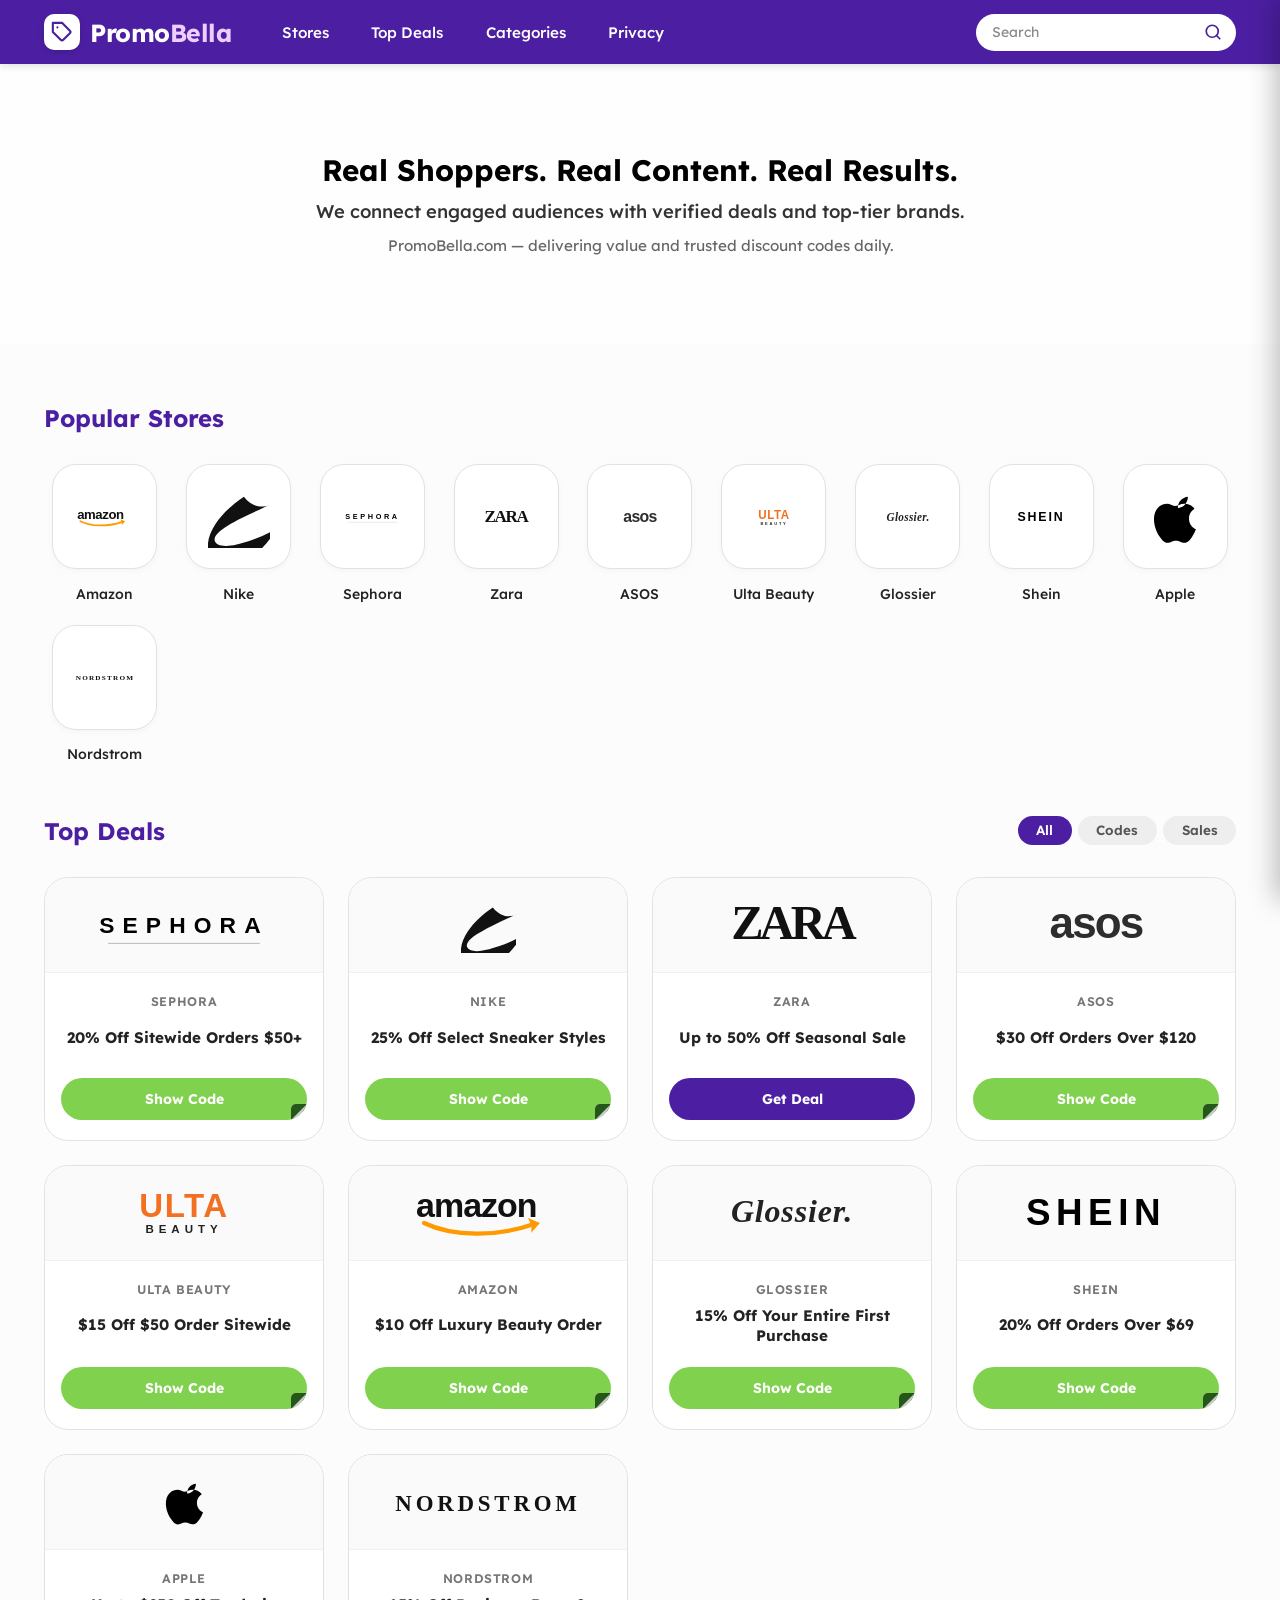
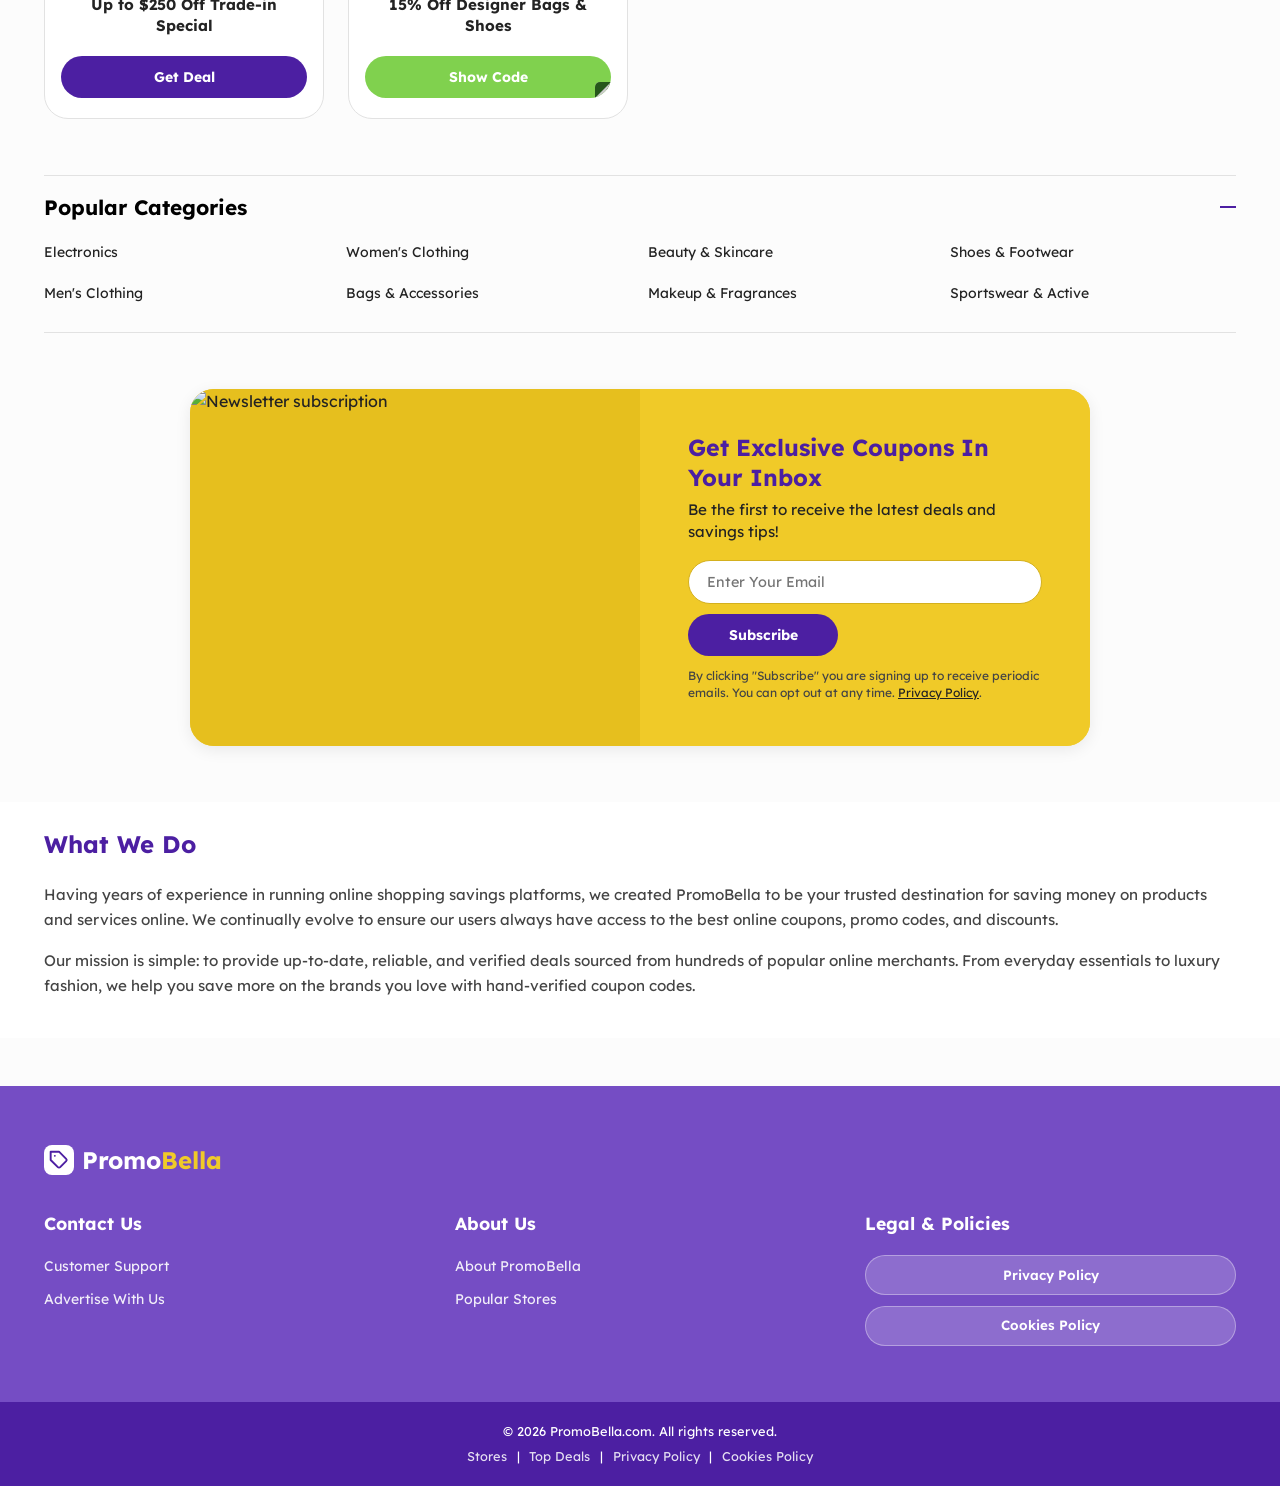
==== commit d33af4a2: "third commit" ====
--- a/index.html
+++ b/index.html
@@ -3,8 +3,8 @@
 <head>
   <meta charset="UTF-8">
   <meta name="viewport" content="width=device-width, initial-scale=1.0">
-  <meta name="description" content="PromoBella - Find verified coupon codes, discounts, and savings for top fashion, beauty, and tech brands.">
-  <title>PromoBella | Verified Coupons &amp; Discount Promo Codes</title>
+  <meta name="description" content="Discover the latest coupon codes and exclusive deals — updated daily for smart shoppers seeking unbeatable savings.">
+  <title>Discover Coupons &amp; Discount Codes | PromoBella.com</title>
   <link rel="preconnect" href="https://fonts.googleapis.com">
   <link rel="preconnect" href="https://fonts.gstatic.com" crossorigin>
   <link href="https://fonts.googleapis.com/css2?family=Lexend:wght@400;500;600;700&display=swap" rel="stylesheet">
@@ -15,23 +15,23 @@
   <!-- Site Header -->
   <header class="site-header">
     <div class="container">
-      <!-- Left side: Brand Logo + Nav -->
+      <!-- Left side: Logo + Nav grouped -->
       <div class="site-header__left">
-        <a href="#" class="site-header__logo">
-          <div class="brand-badge">
-            <svg width="20" height="20" viewBox="0 0 24 24" fill="none" stroke="currentColor" stroke-width="2.2" stroke-linecap="round" stroke-linejoin="round">
+        <a href="index.html" class="site-header__logo">
+          <div class="site-header__logo-badge">
+            <svg width="22" height="22" viewBox="0 0 24 24" fill="none" stroke="currentColor" stroke-width="2.3" stroke-linecap="round" stroke-linejoin="round">
               <path d="M20.59 13.41l-7.17 7.17a2 2 0 0 1-2.83 0L2 12V2h10l8.59 8.59a2 2 0 0 1 0 2.82z"></path>
               <line x1="7" y1="7" x2="7.01" y2="7"></line>
             </svg>
           </div>
-          <span class="logo-text">Promo<span>Bella</span></span>
+          <span class="logo-title">Promo<span>Bella</span></span>
         </a>
         <nav class="site-header__nav" id="mainNav">
           <ul class="site-header__menu">
             <li><a href="#stores">Stores</a></li>
             <li><a href="#deals">Top Deals</a></li>
             <li><a href="#categories">Categories</a></li>
-            <li><a href="#about">About Us</a></li>
+            <li><a href="privacy-policy.html">Privacy</a></li>
           </ul>
         </nav>
       </div>
@@ -40,9 +40,9 @@
       <div class="site-header__right">
         <div class="site-header__search">
           <div class="site-header__searchbox">
-            <input type="text" id="searchKey" placeholder="Search stores or coupons..." autocomplete="off">
+            <input placeholder="Search" id="searchKey" type="text" autocomplete="off" />
             <button type="button" id="searchBtn" aria-label="Search">
-              <svg width="18" height="18" viewBox="0 0 24 24" fill="none" stroke="#4c1fa2" stroke-width="2.2" stroke-linecap="round" stroke-linejoin="round">
+              <svg width="18" height="18" viewBox="0 0 24 24" fill="none" stroke="#4c1fa2" stroke-width="2.3" stroke-linecap="round" stroke-linejoin="round">
                 <circle cx="11" cy="11" r="8"></circle>
                 <line x1="21" y1="21" x2="16.65" y2="16.65"></line>
               </svg>
@@ -52,25 +52,28 @@
         <button class="site-header__toggle" id="menuToggle" aria-label="Toggle navigation">☰</button>
       </div>
 
-      <!-- Mobile Navigation Drawer -->
+      <!-- Mobile Nav Drawer -->
       <div class="site-header__mobile-nav" id="mobileNav">
         <button class="site-header__mobile-close" id="mobileCloseBtn" aria-label="Close menu">&times;</button>
         <ul class="site-header__menu--mobile">
           <li><a href="#stores" class="mobile-link">Stores</a></li>
           <li><a href="#deals" class="mobile-link">Top Deals</a></li>
           <li><a href="#categories" class="mobile-link">Categories</a></li>
-          <li><a href="#about" class="mobile-link">About Us</a></li>
+          <li><a href="privacy-policy.html">Privacy Policy</a></li>
+          <li><a href="cookies-policy.html">Cookies Policy</a></li>
         </ul>
       </div>
     </div>
   </header>
 
   <!-- Hero Section -->
-  <section class="hero-section">
+  <section class="hero-section" style="background-image: url('https://herpromocodes.com/storage/settings/hero-image.webp?v=1762528553');">
     <div class="hero-content">
-      <div class="hero-badge">Verified Shopping Deals</div>
-      <h1 class="hero-title">Smart Shopping, Real Savings</h1>
-      <p class="hero-subtitle">Find tested promo codes and exclusive discount offers for your favorite brands.</p>
+      <div class="hero-description quill-content">
+        <h2><span>Real Shoppers. Real Content. Real Results.</span></h2>
+        <h3><span>We connect engaged audiences with verified deals and top-tier brands.</span></h3>
+        <p><span>PromoBella.com — delivering value and trusted discount codes daily.</span></p>
+      </div>
     </div>
   </section>
 
@@ -79,7 +82,7 @@
     <div class="container">
       <h2 class="store-section__title">Popular Stores</h2>
       <div class="store-grid" id="storeGrid">
-        <!-- Rendered dynamically via JS -->
+        <!-- Rendered via JS -->
       </div>
     </div>
   </section>
@@ -87,22 +90,21 @@
   <!-- Top Deals Section -->
   <section class="landing-deals-section" id="deals">
     <div class="container">
-      <div class="section-title-wrap">
+      <div class="deals-header-bar">
         <h2 class="top-deals-section__title">Top Deals</h2>
         <div class="deals-filter-pills" id="dealsFilterPills">
-          <button class="pill active" data-filter="all">All Offers</button>
-          <button class="pill" data-filter="codes">Promo Codes</button>
-          <button class="pill" data-filter="sales">Sales &amp; Deals</button>
-        </div>
-      </div>
-      
+          <button class="pill active" data-filter="all">All</button>
+          <button class="pill" data-filter="codes">Codes</button>
+          <button class="pill" data-filter="sales">Sales</button>
+        </div>
+      </div>
       <div class="deal-grid" id="dealGrid">
-        <!-- Rendered dynamically via JS -->
-      </div>
-    </div>
-  </section>
-
-  <!-- Popular Categories Accordion -->
+        <!-- Rendered via JS -->
+      </div>
+    </div>
+  </section>
+
+  <!-- Popular Categories Accordion Section -->
   <section class="landing-links-section" id="categories">
     <div class="container">
       <div class="accordion-container">
@@ -113,14 +115,14 @@
           </button>
           <div class="accordion__content" id="accordionContent">
             <div class="accordion__grid">
+              <h3 class="accordion__item"><a class="accordion__link" href="#deals" data-category="electronics">Electronics</a></h3>
+              <h3 class="accordion__item"><a class="accordion__link" href="#deals" data-category="fashion">Women's Clothing</a></h3>
               <h3 class="accordion__item"><a class="accordion__link" href="#deals" data-category="beauty">Beauty &amp; Skincare</a></h3>
-              <h3 class="accordion__item"><a class="accordion__link" href="#deals" data-category="fashion">Women's Clothing</a></h3>
               <h3 class="accordion__item"><a class="accordion__link" href="#deals" data-category="fashion">Shoes &amp; Footwear</a></h3>
-              <h3 class="accordion__item"><a class="accordion__link" href="#deals" data-category="electronics">Electronics &amp; Tech</a></h3>
-              <h3 class="accordion__item"><a class="accordion__link" href="#deals" data-category="fashion">Men's Fashion</a></h3>
+              <h3 class="accordion__item"><a class="accordion__link" href="#deals" data-category="fashion">Men's Clothing</a></h3>
               <h3 class="accordion__item"><a class="accordion__link" href="#deals" data-category="fashion">Bags &amp; Accessories</a></h3>
-              <h3 class="accordion__item"><a class="accordion__link" href="#deals" data-category="beauty">Makeup &amp; Cosmetics</a></h3>
-              <h3 class="accordion__item"><a class="accordion__link" href="#deals" data-category="fashion">Activewear &amp; Sports</a></h3>
+              <h3 class="accordion__item"><a class="accordion__link" href="#deals" data-category="beauty">Makeup &amp; Fragrances</a></h3>
+              <h3 class="accordion__item"><a class="accordion__link" href="#deals" data-category="fashion">Sportswear &amp; Active</a></h3>
             </div>
           </div>
         </div>
@@ -128,192 +130,113 @@
     </div>
   </section>
 
-  <!-- Newsletter Section (Yellow Feature Box) -->
+  <!-- Newsletter Section (Yellow Box with Image) -->
   <section class="newsletter-section">
     <div class="newsletter-section__container">
-      <div class="newsletter-section__visual">
-        <div class="newsletter-icon-wrap">
-          <svg width="48" height="48" viewBox="0 0 24 24" fill="none" stroke="#4c1fa2" stroke-width="2" stroke-linecap="round" stroke-linejoin="round">
-            <path d="M4 4h16c1.1 0 2 .9 2 2v12c0 1.1-.9 2-2 2H4c-1.1 0-2-.9-2-2V6c0-1.1.9-2 2-2z"></path>
-            <polyline points="22,6 12,13 2,6"></polyline>
-          </svg>
-        </div>
-        <h3>Never Miss A Deal</h3>
-        <p>Get active discounts delivered straight to your email.</p>
+      <div class="newsletter-section__image">
+        <img src="https://herpromocodes.com/assets/img/newsletter.jpg" alt="Newsletter subscription" loading="lazy" onerror="this.parentElement.style.background='#e6bf1e';">
       </div>
       <div class="newsletter-section__content">
         <h2 class="newsletter-section__title">Get Exclusive Coupons In Your Inbox</h2>
-        <p class="newsletter-section__desc">Be the first to receive verified codes and savings updates for top brands.</p>
+        <p class="newsletter-section__desc">Be the first to receive the latest deals and savings tips!</p>
         <form id="newsletterForm" class="newsletter-section__form">
-          <input type="email" name="email" id="newsletterEmail" placeholder="Enter your email address" required>
+          <input type="email" name="email" id="newsletterEmail" placeholder="Enter Your Email" required>
           <button type="submit" class="btn btn--primary">Subscribe</button>
         </form>
         <p class="newsletter-section__disclaimer">
-          By subscribing, you agree to receive promotional email alerts. You can unsubscribe at any time.
-          <a href="#" id="newsletterPrivacyLink"><u>Privacy Policy</u></a>.
+          By clicking "Subscribe" you are signing up to receive periodic emails. You can opt out at any time.
+          <a href="privacy-policy.html"><u>Privacy Policy</u></a>.
         </p>
       </div>
     </div>
   </section>
 
-  <!-- About Section -->
+  <!-- What We Do Section -->
   <section class="text-section" id="about">
     <div class="container">
-      <h2 class="text-section__title">About PromoBella</h2>
-      <div class="text-section__body">
-        <p>PromoBella is created to be your clean, dependable destination for saving money when shopping online. We curate and verify promo codes and discount offers for popular brands so you can apply discounts easily at checkout.</p>
-        <p>Our focus is on simplicity and transparency: no clutter, no fake codes, and direct access to active store deals in fashion, beauty, electronics, and lifestyle.</p>
-      </div>
-    </div>
-  </section>
-
-  <!-- Site Footer -->
+      <h2 class="text-section__title">What We Do</h2>
+      <div class="text-section__body quill-content">
+        <p>Having years of experience in running online shopping savings platforms, we created PromoBella to be your trusted destination for saving money on products and services online. We continually evolve to ensure our users always have access to the best online coupons, promo codes, and discounts.</p>
+        <p>Our mission is simple: to provide up-to-date, reliable, and verified deals sourced from hundreds of popular online merchants. From everyday essentials to luxury fashion, we help you save more on the brands you love with hand-verified coupon codes.</p>
+      </div>
+    </div>
+  </section>
+
+  <!-- Site Footer (Two-Tone Purple with Proper Page Links) -->
   <footer class="site-footer">
     <div class="site-footer__top">
       <div class="container">
         <div class="site-footer__brand">
-          <span class="site-footer__logo">
-            <div class="brand-badge small">
-              <svg width="16" height="16" viewBox="0 0 24 24" fill="none" stroke="currentColor" stroke-width="2.2" stroke-linecap="round" stroke-linejoin="round">
+          <a href="index.html" class="site-footer__logo">
+            <div class="site-footer__logo-badge">
+              <svg width="20" height="20" viewBox="0 0 24 24" fill="none" stroke="currentColor" stroke-width="2.3" stroke-linecap="round" stroke-linejoin="round">
                 <path d="M20.59 13.41l-7.17 7.17a2 2 0 0 1-2.83 0L2 12V2h10l8.59 8.59a2 2 0 0 1 0 2.82z"></path>
                 <line x1="7" y1="7" x2="7.01" y2="7"></line>
               </svg>
             </div>
-            <span class="footer-logo-text">Promo<span>Bella</span></span>
-          </span>
-          <p class="footer-tagline">Helping smart shoppers save with verified promo codes daily.</p>
+            <span class="footer-logo-title">Promo<span>Bella</span></span>
+          </a>
         </div>
         <div class="site-footer__columns">
           <div class="site-footer__column">
-            <h4>Quick Links</h4>
+            <h4>Contact Us</h4>
             <ul>
-              <li><a href="#stores">Popular Stores</a></li>
-              <li><a href="#deals">Top Deals</a></li>
-              <li><a href="#categories">Browse Categories</a></li>
+              <li><a href="#about">Customer Support</a></li>
+              <li><a href="#about">Advertise With Us</a></li>
             </ul>
           </div>
           <div class="site-footer__column">
             <h4>About Us</h4>
             <ul>
               <li><a href="#about">About PromoBella</a></li>
-              <li><a href="#about">How It Works</a></li>
+              <li><a href="#stores">Popular Stores</a></li>
             </ul>
           </div>
           <div class="site-footer__column">
             <h4>Legal &amp; Policies</h4>
             <div class="footer-policy-actions">
-              <button type="button" class="footer-btn" id="openPrivacyBtn">Privacy Policy</button>
-              <button type="button" class="footer-btn" id="openCookiesBtn">Cookies Policy</button>
-              <button type="button" class="footer-btn secondary" id="openCookieSettingsBtn">Cookie Preferences</button>
+              <a href="privacy-policy.html" class="footer-btn">Privacy Policy</a>
+              <a href="cookies-policy.html" class="footer-btn">Cookies Policy</a>
             </div>
           </div>
         </div>
       </div>
     </div>
     <div class="site-footer__bottom">
-      <p>&copy; 2026 PromoBella. All rights reserved.</p>
+      <p>&copy; 2026 PromoBella.com. All rights reserved.</p>
       <div class="site-footer__fineprint-link">
         <a href="#stores">Stores</a>
         | <a href="#deals">Top Deals</a>
-        | <a href="#" id="fineprintPrivacyBtn">Privacy Policy</a>
-        | <a href="#" id="fineprintCookiesBtn">Cookies Policy</a>
+        | <a href="privacy-policy.html">Privacy Policy</a>
+        | <a href="cookies-policy.html">Cookies Policy</a>
       </div>
     </div>
   </footer>
 
-  <!-- ==================== MODALS ==================== -->
-
-  <!-- 1. Coupon Revealed Modal -->
+  <!-- Coupon Success Modal (Only for revealing promo codes on the page) -->
   <div id="couponSuccessModal" class="custom-modal-overlay" style="display: none;">
     <div class="custom-modal-dialog">
       <div class="custom-modal-header">
-        <h3 id="modalStoreTitle">Promo Code Revealed</h3>
+        <div class="modal-brand-header-flex">
+          <div class="modal-logo-wrapper">
+            <img id="modalStoreLogoImg" src="" alt="Store Logo" class="modal-brand-logo-img" />
+          </div>
+          <h3 id="modalStoreTitle">Promo Code Revealed!</h3>
+        </div>
         <button type="button" class="custom-modal-close" id="closeCouponModal" aria-label="Close modal">&times;</button>
       </div>
       <div class="custom-modal-body">
         <div class="modal-deal-info">
-          <p class="modal-deal-title" id="modalDealTitle">Discount Offer</p>
+          <p class="modal-deal-title" id="modalDealTitle">20% Off Sitewide</p>
           <div class="coupon-code-container">
-            <span class="revealed-code" id="modalCodeText">PROMO20</span>
+            <span class="revealed-code" id="modalCodeText">20OFF</span>
             <button type="button" class="copy-btn" id="copyCodeBtn">Copy Code</button>
           </div>
         </div>
-        <p class="modal-instructions">Code copied! Paste this code in the promo box at <strong id="modalStoreNameText">Store</strong> during checkout.</p>
+        <p class="modal-instructions">Code copied! Paste this code at checkout at <strong id="modalStoreNameText">Store</strong>.</p>
       </div>
       <div class="custom-modal-footer">
         <a href="#" target="_blank" rel="noopener noreferrer" class="custom-modal-ok" id="modalStoreUrlBtn">Go to Store &rarr;</a>
-      </div>
-    </div>
-  </div>
-
-  <!-- 2. Privacy Policy Modal -->
-  <div id="privacyModal" class="custom-modal-overlay" style="display: none;">
-    <div class="custom-modal-dialog doc-dialog">
-      <div class="custom-modal-header">
-        <h3>Privacy Policy</h3>
-        <button type="button" class="custom-modal-close" id="closePrivacyModal">&times;</button>
-      </div>
-      <div class="custom-modal-body doc-body">
-        <h4>1. Information We Collect</h4>
-        <p>PromoBella respects your privacy. When you subscribe to our newsletter, we store your email address solely to deliver requested coupon updates. We do not sell or trade your personal data.</p>
-        <h4>2. Affiliate Links Disclosure</h4>
-        <p>PromoBella features links to merchant partners. If you click on a store offer and make a purchase, we may receive an affiliate commission at no extra cost to you.</p>
-        <h4>3. Your Choices</h4>
-        <p>You can opt out of newsletter emails at any time by clicking the unsubscribe link in any message.</p>
-      </div>
-      <div class="custom-modal-footer">
-        <button type="button" class="custom-modal-ok" id="closePrivacyFooterBtn">Close</button>
-      </div>
-    </div>
-  </div>
-
-  <!-- 3. Cookies Policy Modal -->
-  <div id="cookiesModal" class="custom-modal-overlay" style="display: none;">
-    <div class="custom-modal-dialog doc-dialog">
-      <div class="custom-modal-header">
-        <h3>Cookies Policy</h3>
-        <button type="button" class="custom-modal-close" id="closeCookiesModal">&times;</button>
-      </div>
-      <div class="custom-modal-body doc-body">
-        <h4>What Are Cookies?</h4>
-        <p>Cookies are small text files stored in your web browser that allow PromoBella to remember your preferences (such as cookie consent and filter choices).</p>
-        <h4>Cookies Used on PromoBella</h4>
-        <ul>
-          <li><strong>Essential Cookies:</strong> Required for site operation, search filters, and dialog functions.</li>
-          <li><strong>Affiliate Cookies:</strong> Set by merchant partner networks when you click a coupon to ensure discounts are applied properly.</li>
-        </ul>
-      </div>
-      <div class="custom-modal-footer">
-        <button type="button" class="custom-modal-ok" id="closeCookiesFooterBtn">Got It</button>
-      </div>
-    </div>
-  </div>
-
-  <!-- 4. Cookie Preferences Modal -->
-  <div id="cookieSettingsModal" class="custom-modal-overlay" style="display: none;">
-    <div class="custom-modal-dialog doc-dialog">
-      <div class="custom-modal-header">
-        <h3>Cookie Preferences</h3>
-        <button type="button" class="custom-modal-close" id="closeCookieSettingsModal">&times;</button>
-      </div>
-      <div class="custom-modal-body">
-        <div class="cookie-toggle-row">
-          <div>
-            <strong>Essential Cookies</strong>
-            <p>Necessary for basic functionality. Always active.</p>
-          </div>
-          <input type="checkbox" checked disabled>
-        </div>
-        <div class="cookie-toggle-row">
-          <div>
-            <strong>Analytics &amp; Performance</strong>
-            <p>Helps us understand which coupons and stores are most helpful.</p>
-          </div>
-          <input type="checkbox" id="prefAnalyticsToggle" checked>
-        </div>
-      </div>
-      <div class="custom-modal-footer">
-        <button type="button" class="custom-modal-ok" id="saveCookieSettingsBtn">Save Preferences</button>
       </div>
     </div>
   </div>
--- a/style.css
+++ b/style.css
@@ -1,7 +1,11 @@
 /* ==========================================================================
-   PromoBella - Modern, Clean & Authentic Promo Code Stylesheet
-   Typography: Lexend
-   Colors: Royal Purple (#4c1fa2), Vibrant Green (#80d14e), Warm Yellow (#f0ca28)
+   PromoBella.com - Stylesheet
+   Directly matching HerPromoCodes structure, colors & aesthetic:
+   - Primary Header & Footer: #4c1fa2 (Deep Royal Purple)
+   - Secondary Footer: #754dc4
+   - Coupon Button: #80d14e (Vibrant Green) with #26610c fold corner
+   - Newsletter Feature: #f0ca28 (Warm Yellow)
+   - Font: 'Lexend', sans-serif
    ========================================================================== */
 
 *, *::before, *::after {
@@ -10,12 +14,21 @@
   padding: 0;
 }
 
+html {
+  font-size: 16px;
+  scroll-behavior: smooth;
+  overflow-x: hidden;
+}
+
 body {
   font-family: 'Lexend', -apple-system, BlinkMacSystemFont, 'Segoe UI', Roboto, sans-serif;
   color: #232323;
-  background-color: #fafafa;
+  background-color: #fcfcfc;
   line-height: 1.5;
   -webkit-font-smoothing: antialiased;
+  -moz-osx-font-smoothing: grayscale;
+  overflow-x: hidden;
+  width: 100%;
 }
 
 a {
@@ -29,21 +42,30 @@
   border: none;
   background: none;
   cursor: pointer;
+  -webkit-tap-highlight-color: transparent;
 }
 
 input {
   font-family: inherit;
   outline: none;
+  -webkit-appearance: none;
+}
+
+img {
+  max-width: 100%;
+  height: auto;
+  display: block;
 }
 
 .container {
+  width: 100%;
   max-width: 1240px;
   margin: 0 auto;
   padding: 0 1.5rem;
 }
 
 /* ==========================================================================
-   Header & Navigation
+   Site Header (HerPromoCodes Style)
    ========================================================================== */
 .site-header {
   background-color: #4c1fa2;
@@ -52,19 +74,21 @@
   z-index: 1000;
   box-shadow: 0 2px 8px rgba(0, 0, 0, 0.12);
   padding: 0.85rem 0;
+  width: 100%;
 }
 
 .site-header .container {
   display: flex;
   align-items: center;
   justify-content: space-between;
-  gap: 1.5rem;
+  gap: 1.25rem;
 }
 
 .site-header__left {
   display: flex;
   align-items: center;
   gap: 2rem;
+  flex-shrink: 0;
 }
 
 .site-header__logo {
@@ -72,9 +96,10 @@
   align-items: center;
   gap: 0.65rem;
   text-decoration: none;
-}
-
-.brand-badge {
+  user-select: none;
+}
+
+.site-header__logo-badge {
   width: 36px;
   height: 36px;
   background: #ffffff;
@@ -84,30 +109,26 @@
   align-items: center;
   justify-content: center;
   box-shadow: 0 2px 6px rgba(0, 0, 0, 0.15);
-}
-
-.brand-badge.small {
-  width: 30px;
-  height: 30px;
-  border-radius: 8px;
-}
-
-.logo-text {
+  flex-shrink: 0;
+}
+
+.logo-title {
   font-size: 1.55rem;
   font-weight: 700;
   color: #ffffff;
   letter-spacing: -0.5px;
-}
-
-.logo-text span {
-  color: #f0ca28;
+  white-space: nowrap;
+}
+
+.logo-title span {
+  color: #ecceff;
 }
 
 .site-header__nav .site-header__menu {
   display: flex;
   align-items: center;
   list-style: none;
-  gap: 0.4rem;
+  gap: 0.35rem;
 }
 
 .site-header__nav .site-header__menu a {
@@ -117,16 +138,19 @@
   padding: 0.5rem 1.15rem;
   border-radius: 9999px;
   transition: background-color 0.2s ease;
-}
-
-.site-header__nav .site-header__menu a:hover {
-  background-color: rgba(255, 255, 255, 0.15);
+  white-space: nowrap;
+}
+
+.site-header__nav .site-header__menu a:hover,
+.site-header__nav .site-header__menu a.active {
+  background-color: rgba(255, 255, 255, 0.18);
 }
 
 .site-header__right {
   display: flex;
   align-items: center;
-  gap: 1rem;
+  gap: 0.85rem;
+  flex-shrink: 1;
 }
 
 .site-header__search {
@@ -156,6 +180,7 @@
   width: 100%;
   font-size: 0.875rem;
   color: #232323;
+  padding: 0.2rem 0;
 }
 
 .site-header__searchbox input::placeholder {
@@ -167,108 +192,123 @@
   align-items: center;
   justify-content: center;
   color: #4c1fa2;
-  padding: 0.2rem;
+  padding: 0.25rem;
 }
 
 .site-header__toggle {
   display: none;
-  font-size: 2rem;
+  font-size: 1.85rem;
   color: #ffffff;
   line-height: 1;
+  padding: 0.25rem 0.5rem;
 }
 
 /* Mobile Nav Drawer */
 .site-header__mobile-nav {
   position: fixed;
   top: 0;
-  left: 0;
-  width: 100%;
-  height: 100%;
+  right: 0;
+  width: 100%;
+  max-width: 320px;
+  height: 100vh;
   z-index: 9999;
   background-color: #4c1fa2;
-  display: none;
+  display: flex;
   flex-direction: column;
+  box-shadow: -5px 0 25px rgba(0, 0, 0, 0.25);
+  transform: translateX(100%);
+  transition: transform 0.3s cubic-bezier(0.16, 1, 0.3, 1);
+  overflow-y: auto;
 }
 
 .site-header__mobile-nav.open {
-  display: flex;
+  transform: translateX(0);
 }
 
 .site-header__mobile-close {
-  position: absolute;
-  top: 1.25rem;
-  right: 1.5rem;
+  align-self: flex-end;
+  margin: 1.25rem 1.25rem 0 0;
   color: #fff;
-  font-size: 2.5rem;
+  font-size: 2.25rem;
   line-height: 1;
+  padding: 0.25rem 0.5rem;
 }
 
 .site-header__menu--mobile {
   list-style: none;
-  padding: 4rem 2rem;
+  padding: 2rem 1.75rem 3rem;
+  display: flex;
+  flex-direction: column;
+  gap: 0.5rem;
 }
 
 .site-header__menu--mobile li a {
   color: #fff;
-  font-size: 1.35rem;
+  font-size: 1.25rem;
   font-weight: 500;
   display: block;
-  padding: 1rem 0;
+  padding: 0.85rem 0;
   border-bottom: 1px solid rgba(255, 255, 255, 0.15);
 }
 
 /* ==========================================================================
-   Hero Section
+   Hero Section (HerPromoCodes Authentic Banner)
    ========================================================================== */
 .hero-section {
   position: relative;
-  background: linear-gradient(135deg, #f5efff 0%, #ffffff 50%, #fef9e7 100%);
-  border-bottom: 1px solid #e9e4f0;
-  min-height: 240px;
+  background-size: cover;
+  background-position: center;
+  background-repeat: no-repeat;
+  min-height: 280px;
   display: flex;
   align-items: center;
   justify-content: center;
-  padding: 3.5rem 1.5rem;
+  padding: 3rem 1.5rem;
   text-align: center;
+  width: 100%;
+}
+
+.hero-section::before {
+  content: '';
+  position: absolute;
+  inset: 0;
+  background: rgba(255, 255, 255, 0.86);
 }
 
 .hero-content {
-  max-width: 760px;
+  position: relative;
+  z-index: 1;
+  max-width: 820px;
   margin: 0 auto;
 }
 
-.hero-badge {
-  display: inline-block;
-  background: rgba(76, 31, 162, 0.1);
-  color: #4c1fa2;
-  font-size: 0.8rem;
-  font-weight: 700;
-  text-transform: uppercase;
-  letter-spacing: 0.05em;
-  padding: 0.35rem 0.95rem;
-  border-radius: 999px;
-  margin-bottom: 1rem;
-}
-
-.hero-title {
-  font-size: 2.25rem;
-  font-weight: 700;
-  color: #1a1a1a;
-  margin-bottom: 0.75rem;
-  line-height: 1.2;
-}
-
-.hero-subtitle {
-  font-size: 1.05rem;
-  color: #555555;
-  line-height: 1.55;
+.hero-description h2 {
+  font-size: clamp(1.4rem, 3.5vw, 1.85rem);
+  font-weight: 700;
+  color: #000000;
+  margin-bottom: 0.65rem;
+  line-height: 1.25;
+}
+
+.hero-description h3 {
+  font-size: clamp(0.95rem, 2.2vw, 1.15rem);
+  font-weight: 500;
+  color: #333333;
+  margin-bottom: 0.65rem;
+  line-height: 1.4;
+}
+
+.hero-description p {
+  font-size: 0.95rem;
+  color: #666666;
 }
 
 /* ==========================================================================
-   Popular Stores (10 Brands)
+   Popular Stores Section (10 Top Brands)
    ========================================================================== */
 .store-section {
   margin: 3.5rem 0 2.5rem;
+  width: 100%;
 }
 
 .store-section__title {
@@ -285,6 +325,7 @@
   gap: 1.25rem 0.75rem;
   justify-items: center;
   text-align: center;
+  width: 100%;
 }
 
 .store-item {
@@ -294,6 +335,8 @@
   flex-direction: column;
   align-items: center;
   cursor: pointer;
+  width: 100%;
+  max-width: 110px;
 }
 
 .store-item__logo {
@@ -324,16 +367,31 @@
   font-weight: 700;
 }
 
-.store-logo-graphic {
+.brand-logo-img {
+  max-width: 82%;
+  max-height: 82%;
+  width: auto;
+  height: auto;
+  object-fit: contain;
+  display: block;
+  transition: transform 0.2s ease;
+}
+
+.store-item:hover .brand-logo-img {
+  transform: scale(1.05);
+}
+
+.store-initial-avatar {
+  font-size: 1.15rem;
+  font-weight: 700;
+  color: #4c1fa2;
+  background: #f3ebfc;
   width: 100%;
   height: 100%;
   border-radius: 1rem;
   display: flex;
   align-items: center;
   justify-content: center;
-  font-size: 1.2rem;
-  font-weight: 700;
-  color: #ffffff;
   text-transform: uppercase;
 }
 
@@ -341,16 +399,22 @@
   font-size: 0.875rem;
   font-weight: 500;
   color: #232323;
+  margin-top: 0.15rem;
+  white-space: nowrap;
+  overflow: hidden;
+  text-overflow: ellipsis;
+  max-width: 100%;
 }
 
 /* ==========================================================================
-   Top Deals Section
+   Top Deals Section (HerPromoCodes Cards)
    ========================================================================== */
 .landing-deals-section {
   margin: 3rem 0;
-}
-
-.section-title-wrap {
+  width: 100%;
+}
+
+.deals-header-bar {
   display: flex;
   align-items: center;
   justify-content: space-between;
@@ -368,16 +432,20 @@
 .deals-filter-pills {
   display: flex;
   gap: 0.4rem;
+  overflow-x: auto;
+  padding-bottom: 2px;
+  -webkit-overflow-scrolling: touch;
 }
 
 .deals-filter-pills .pill {
-  padding: 0.4rem 1.1rem;
+  padding: 0.4rem 1.15rem;
   border-radius: 999px;
   font-size: 0.84rem;
   font-weight: 600;
   color: #555;
   background: #eeeeee;
   transition: all 0.2s ease;
+  white-space: nowrap;
 }
 
 .deals-filter-pills .pill.active {
@@ -389,6 +457,7 @@
   display: grid;
   grid-template-columns: repeat(auto-fill, minmax(220px, 1fr));
   gap: 1.5rem;
+  width: 100%;
 }
 
 .landing-deal-card {
@@ -413,19 +482,30 @@
   display: flex;
   justify-content: center;
   align-items: center;
-  padding: 1.25rem;
-  background-color: #f7f7f9;
-  height: 90px;
-}
-
-.deal-badge-graphic {
-  display: inline-block;
-  padding: 0.35rem 0.85rem;
-  border-radius: 8px;
-  font-size: 0.85rem;
+  padding: 1rem;
+  background-color: #fafafa;
+  border-bottom: 1px solid #f0f0f0;
+  height: 95px;
+}
+
+.deal-card-logo-img {
+  max-width: 80%;
+  max-height: 55px;
+  width: auto;
+  height: auto;
+  object-fit: contain;
+  display: block;
+  transition: transform 0.2s ease;
+}
+
+.landing-deal-card:hover .deal-card-logo-img {
+  transform: scale(1.04);
+}
+
+.deal-avatar-text {
+  font-size: 1.05rem;
   font-weight: 700;
   color: #4c1fa2;
-  background: #efe8fb;
 }
 
 .landing-deal-card__content {
@@ -462,7 +542,7 @@
   width: 100%;
 }
 
-/* Green Coupon Button with Folded Corner Notch */
+/* Signature Green Button with Corner Notch */
 .coupon-btn {
   background-color: #80d14e;
   color: #ffffff !important;
@@ -523,6 +603,7 @@
    ========================================================================== */
 .landing-links-section {
   margin: 3.5rem 0;
+  width: 100%;
 }
 
 .accordion-container .accordion {
@@ -553,6 +634,7 @@
   position: relative;
   width: 16px;
   height: 16px;
+  flex-shrink: 0;
 }
 
 .accordion-container .accordion__icon::before,
@@ -609,6 +691,7 @@
   display: inline-block;
   color: #232323;
   text-decoration: none;
+  padding: 0.2rem 0;
 }
 
 .accordion-container .accordion__link:hover {
@@ -616,16 +699,17 @@
 }
 
 /* ==========================================================================
-   Newsletter Feature Box
+   Newsletter Feature Section
    ========================================================================== */
 .newsletter-section {
   margin: 3.5rem 0;
+  width: 100%;
 }
 
 .newsletter-section__container {
   display: flex;
   max-width: 900px;
-  height: 330px;
+  min-height: 330px;
   margin: 0 auto;
   border-radius: 1.5rem;
   overflow: hidden;
@@ -633,43 +717,19 @@
   box-shadow: 0 4px 16px rgba(0, 0, 0, 0.08);
 }
 
-.newsletter-section__visual {
-  flex: 1 1 45%;
-  background: #e6bf1e;
-  padding: 3rem 2rem;
-  display: flex;
-  flex-direction: column;
-  align-items: center;
-  justify-content: center;
-  text-align: center;
-}
-
-.newsletter-icon-wrap {
-  width: 72px;
-  height: 72px;
-  background: #ffffff;
-  border-radius: 50%;
-  display: flex;
-  align-items: center;
-  justify-content: center;
-  margin-bottom: 1rem;
-  box-shadow: 0 4px 12px rgba(0, 0, 0, 0.08);
-}
-
-.newsletter-section__visual h3 {
-  font-size: 1.25rem;
-  font-weight: 700;
-  color: #4c1fa2;
-  margin-bottom: 0.35rem;
-}
-
-.newsletter-section__visual p {
-  font-size: 0.875rem;
-  color: #333333;
+.newsletter-section__image {
+  flex: 1 1 50%;
+  background-color: #fce473;
+}
+
+.newsletter-section__image img {
+  width: 100%;
+  height: 100%;
+  object-fit: cover;
 }
 
 .newsletter-section__content {
-  flex: 1 1 55%;
+  flex: 1 1 50%;
   padding: 2.75rem 3rem;
   background-color: #f0ca28;
   display: flex;
@@ -678,7 +738,7 @@
 }
 
 .newsletter-section__title {
-  font-size: 1.4rem;
+  font-size: 1.45rem;
   font-weight: 700;
   color: #4c1fa2;
   margin-bottom: 0.35rem;
@@ -698,11 +758,12 @@
 }
 
 .newsletter-section__form input {
-  padding: 0.65rem 1rem;
+  padding: 0.75rem 1.15rem;
   border-radius: 999px;
   border: 1px solid #d4b01e;
-  font-size: 0.875rem;
+  font-size: 0.9rem;
   background: #ffffff;
+  width: 100%;
 }
 
 .newsletter-section__form .btn {
@@ -735,13 +796,14 @@
 }
 
 /* ==========================================================================
-   About Section
+   What We Do Section
    ========================================================================== */
 .text-section {
   background-color: #ffffff;
   color: #232323;
   margin: 3rem 0;
   padding: 1.5rem 0;
+  width: 100%;
 }
 
 .text-section__title {
@@ -754,17 +816,103 @@
 
 .text-section__body p {
   font-size: 0.95rem;
-  line-height: 1.6;
+  line-height: 1.65;
   margin-bottom: 1rem;
   color: #444;
 }
 
 /* ==========================================================================
-   Footer
+   Dedicated Pages (Privacy Policy & Cookies Policy)
+   ========================================================================== */
+.page-banner {
+  background: linear-gradient(135deg, #f3ebfc 0%, #ffffff 100%);
+  border-bottom: 1px solid #e7dff0;
+  padding: 3rem 0 2.5rem;
+}
+
+.breadcrumb {
+  font-size: 0.85rem;
+  color: #777777;
+  margin-bottom: 0.75rem;
+}
+
+.breadcrumb a {
+  color: #4c1fa2;
+  font-weight: 500;
+}
+
+.breadcrumb a:hover {
+  text-decoration: underline;
+}
+
+.page-title {
+  font-size: clamp(1.8rem, 4vw, 2.4rem);
+  font-weight: 700;
+  color: #1a1a1a;
+  margin-bottom: 0.4rem;
+}
+
+.page-subtitle {
+  font-size: 0.92rem;
+  color: #666666;
+}
+
+.page-content-wrapper {
+  padding: 3.5rem 0 4.5rem;
+  background-color: #fcfcfc;
+}
+
+.policy-card {
+  background: #ffffff;
+  border: 1px solid #e5e5e5;
+  border-radius: 1.25rem;
+  padding: 3rem;
+  box-shadow: 0 4px 16px rgba(0, 0, 0, 0.04);
+  max-width: 900px;
+  margin: 0 auto;
+}
+
+.policy-section {
+  margin-bottom: 2.25rem;
+}
+
+.policy-section:last-child {
+  margin-bottom: 0;
+}
+
+.policy-section h2 {
+  font-size: 1.25rem;
+  font-weight: 700;
+  color: #4c1fa2;
+  margin-bottom: 0.75rem;
+}
+
+.policy-section p {
+  font-size: 0.95rem;
+  line-height: 1.7;
+  color: #444444;
+  margin-bottom: 0.85rem;
+}
+
+.policy-section ul {
+  padding-left: 1.5rem;
+  margin-bottom: 0.85rem;
+}
+
+.policy-section ul li {
+  font-size: 0.95rem;
+  line-height: 1.65;
+  color: #444444;
+  margin-bottom: 0.5rem;
+}
+
+/* ==========================================================================
+   Site Footer
    ========================================================================== */
 .site-footer {
   font-size: 0.95rem;
   color: #ffffff;
+  width: 100%;
 }
 
 .site-footer__top {
@@ -780,23 +928,28 @@
   display: inline-flex;
   align-items: center;
   gap: 0.5rem;
-  margin-bottom: 0.5rem;
-}
-
-.footer-logo-text {
+  text-decoration: none;
+}
+
+.site-footer__logo-badge {
+  width: 30px;
+  height: 30px;
+  background: #ffffff;
+  color: #4c1fa2;
+  border-radius: 8px;
+  display: flex;
+  align-items: center;
+  justify-content: center;
+}
+
+.footer-logo-title {
   font-size: 1.5rem;
   font-weight: 700;
   color: #ffffff;
 }
 
-.footer-logo-text span {
+.footer-logo-title span {
   color: #f0ca28;
-}
-
-.footer-tagline {
-  font-size: 0.85rem;
-  color: rgba(255, 255, 255, 0.85);
-  margin-top: 0.35rem;
 }
 
 .site-footer__columns {
@@ -837,17 +990,17 @@
   opacity: 1;
 }
 
-/* Cookies & Privacy Policy Buttons */
+/* Policy Action Buttons */
 .footer-policy-actions {
   display: flex;
   flex-direction: column;
-  gap: 0.6rem;
+  gap: 0.65rem;
   margin-top: 0.5rem;
 }
 
 .footer-btn {
   display: inline-block;
-  padding: 0.55rem 1rem;
+  padding: 0.6rem 1.15rem;
   background-color: rgba(255, 255, 255, 0.18);
   color: #ffffff;
   border: 1px solid rgba(255, 255, 255, 0.35);
@@ -856,30 +1009,22 @@
   font-weight: 600;
   text-align: center;
   transition: all 0.2s ease;
-  cursor: pointer;
+  min-height: 40px;
+  line-height: 1.4;
+  text-decoration: none;
 }
 
 .footer-btn:hover {
   background-color: #ffffff;
   color: #4c1fa2;
-}
-
-.footer-btn.secondary {
-  background-color: transparent;
-  border-color: rgba(255, 255, 255, 0.25);
-  opacity: 0.85;
-}
-
-.footer-btn.secondary:hover {
-  background-color: rgba(255, 255, 255, 0.15);
-  color: #ffffff;
+  text-decoration: none;
 }
 
 .site-footer__bottom {
   background-color: #4c1fa2;
   text-align: center;
   padding: 1.25rem 1rem;
-  font-size: 0.78rem;
+  font-size: 0.8rem;
   color: #ffffff;
 }
 
@@ -899,7 +1044,7 @@
 }
 
 /* ==========================================================================
-   Modals
+   Coupon Reveal Modal (Only for displaying promo code)
    ========================================================================== */
 .custom-modal-overlay {
   position: fixed;
@@ -907,7 +1052,8 @@
   left: 0;
   width: 100%;
   height: 100%;
-  background: rgba(0, 0, 0, 0.6);
+  background: rgba(0, 0, 0, 0.65);
+  backdrop-filter: blur(4px);
   z-index: 9999;
   display: flex;
   align-items: center;
@@ -916,7 +1062,7 @@
 }
 
 .custom-modal-dialog {
-  background: white;
+  background: #ffffff;
   border-radius: 16px;
   padding: 0;
   max-width: 440px;
@@ -924,25 +1070,60 @@
   box-shadow: 0 20px 40px rgba(0, 0, 0, 0.25);
   overflow: hidden;
   animation: modalFadeIn 0.25s ease-out;
+  max-height: 90vh;
+  display: flex;
+  flex-direction: column;
 }
 
 @keyframes modalFadeIn {
-  from { opacity: 0; transform: scale(0.85); }
+  from { opacity: 0; transform: scale(0.9); }
   to { opacity: 1; transform: scale(1); }
 }
 
 .custom-modal-header {
-  padding: 22px;
-  text-align: center;
-  background: linear-gradient(135deg, #28a745 0%, #20c997 100%);
-  color: white;
+  padding: 16px 20px;
+  background: linear-gradient(135deg, #4c1fa2 0%, #682ece 100%);
+  color: #ffffff;
   position: relative;
+  flex-shrink: 0;
+  display: flex;
+  align-items: center;
+}
+
+.modal-brand-header-flex {
+  display: flex;
+  align-items: center;
+  gap: 0.85rem;
+  text-align: left;
+  padding-right: 32px;
+}
+
+.modal-logo-wrapper {
+  width: 44px;
+  height: 44px;
+  border-radius: 0.75rem;
+  background: #ffffff;
+  border: 1px solid rgba(255, 255, 255, 0.4);
+  box-shadow: 0 2px 6px rgba(0, 0, 0, 0.15);
+  display: flex;
+  align-items: center;
+  justify-content: center;
+  padding: 0.35rem;
+  flex-shrink: 0;
+}
+
+.modal-brand-logo-img {
+  max-width: 90%;
+  max-height: 90%;
+  object-fit: contain;
+  display: block;
 }
 
 .custom-modal-header h3 {
   margin: 0;
-  font-size: 1.25rem;
-  font-weight: 600;
+  font-size: 1.15rem;
+  font-weight: 700;
+  color: #ffffff;
 }
 
 .custom-modal-close {
@@ -950,7 +1131,7 @@
   top: 14px;
   right: 15px;
   background: rgba(255, 255, 255, 0.25);
-  color: white;
+  color: #ffffff;
   width: 30px;
   height: 30px;
   border-radius: 50%;
@@ -966,8 +1147,9 @@
 }
 
 .custom-modal-body {
-  padding: 24px 22px;
+  padding: 22px 20px;
   text-align: center;
+  overflow-y: auto;
 }
 
 .modal-deal-title {
@@ -981,19 +1163,22 @@
   display: flex;
   align-items: center;
   justify-content: space-between;
+  gap: 0.75rem;
   background: #f7f5fb;
   border: 2px dashed #4c1fa2;
   border-radius: 10px;
   padding: 0.6rem 0.85rem;
   margin-bottom: 1.25rem;
+  flex-wrap: wrap;
 }
 
 .revealed-code {
   font-family: monospace;
-  font-size: 1.45rem;
+  font-size: 1.35rem;
   font-weight: 700;
   color: #4c1fa2;
   letter-spacing: 0.05em;
+  word-break: break-all;
 }
 
 .copy-btn {
@@ -1005,6 +1190,7 @@
   font-size: 0.85rem;
   cursor: pointer;
   transition: background-color 0.2s ease;
+  white-space: nowrap;
 }
 
 .copy-btn:hover {
@@ -1022,14 +1208,15 @@
 }
 
 .custom-modal-footer {
-  padding: 0 22px 24px;
+  padding: 0 20px 22px;
   text-align: center;
+  flex-shrink: 0;
 }
 
 .custom-modal-ok {
   display: inline-block;
   background: linear-gradient(135deg, #667eea 0%, #764ba2 100%);
-  color: white !important;
+  color: #ffffff !important;
   padding: 10px 28px;
   border-radius: 25px;
   font-weight: 600;
@@ -1044,86 +1231,23 @@
   box-shadow: 0 6px 16px rgba(102, 126, 234, 0.4);
 }
 
-/* Legal Documents Dialog */
-.doc-dialog {
-  max-width: 580px;
-}
-
-.doc-dialog .custom-modal-header {
-  background: #4c1fa2;
-}
-
-.doc-body {
-  text-align: left;
-  max-height: 60vh;
-  overflow-y: auto;
-  font-size: 0.9rem;
-  color: #444;
-}
-
-.doc-body h4 {
-  font-size: 1rem;
-  color: #232323;
-  margin: 1rem 0 0.35rem;
-}
-
-.doc-body h4:first-child {
-  margin-top: 0;
-}
-
-.doc-body p, .doc-body ul {
-  margin-bottom: 0.75rem;
-  line-height: 1.5;
-}
-
-.doc-body ul {
-  padding-left: 1.25rem;
-}
-
-.cookie-toggle-row {
-  display: flex;
-  align-items: center;
-  justify-content: space-between;
-  gap: 1rem;
-  padding: 1rem 0;
-  border-bottom: 1px solid #eee;
-  text-align: left;
-}
-
-.cookie-toggle-row strong {
-  display: block;
-  font-size: 0.95rem;
-  color: #232323;
-}
-
-.cookie-toggle-row p {
-  font-size: 0.82rem;
-  color: #666;
-  margin: 0;
-}
-
-.cookie-toggle-row input[type="checkbox"] {
-  width: 20px;
-  height: 20px;
-  accent-color: #4c1fa2;
-  cursor: pointer;
-}
-
 /* Toast Message */
 .toast {
   position: fixed;
   bottom: 2rem;
-  right: 2rem;
+  right: 1.5rem;
+  left: auto;
   background: #232323;
   color: #ffffff;
-  padding: 0.75rem 1.35rem;
+  padding: 0.85rem 1.4rem;
   border-radius: 8px;
   font-size: 0.875rem;
   font-weight: 500;
   z-index: 10000;
-  box-shadow: 0 4px 12px rgba(0, 0, 0, 0.2);
+  box-shadow: 0 4px 14px rgba(0, 0, 0, 0.25);
   display: none;
   animation: modalFadeIn 0.2s ease;
+  max-width: calc(100vw - 3rem);
 }
 
 .toast.show {
@@ -1133,7 +1257,20 @@
 /* ==========================================================================
    Responsive Breakpoints
    ========================================================================== */
-@media (max-width: 900px) {
+
+@media (max-width: 1024px) {
+  .deal-grid {
+    grid-template-columns: repeat(auto-fill, minmax(210px, 1fr));
+    gap: 1.25rem;
+  }
+
+  .site-header__nav .site-header__menu a {
+    padding: 0.5rem 0.85rem;
+    font-size: 0.9rem;
+  }
+}
+
+@media (max-width: 850px) {
   .site-header__nav {
     display: none;
   }
@@ -1142,52 +1279,206 @@
     display: block;
   }
 
+  .site-header .container {
+    gap: 0.75rem;
+  }
+
+  .site-header__search {
+    width: 220px;
+  }
+
+  .site-header__search:focus-within {
+    width: 240px;
+  }
+
+  .accordion-container .accordion__grid {
+    grid-template-columns: repeat(2, 1fr);
+  }
+
   .newsletter-section__container {
     flex-direction: column;
-    height: auto;
+    min-height: auto;
     width: 100%;
   }
 
-  .newsletter-section__visual {
-    padding: 2rem;
+  .newsletter-section__image {
+    display: none;
   }
 
   .newsletter-section__content {
-    padding: 2.5rem 1.5rem;
+    width: 100%;
+    padding: 2.25rem 1.5rem;
+  }
+
+  .newsletter-section__form .btn {
+    max-width: 100%;
+    width: 100%;
+  }
+
+  .policy-card {
+    padding: 2rem 1.5rem;
+  }
+}
+
+@media (max-width: 640px) {
+  .container {
+    padding: 0 1rem;
+  }
+
+  .site-header {
+    padding: 0.75rem 0 0.85rem;
+  }
+
+  .site-header .container {
+    flex-wrap: wrap;
+    gap: 0.75rem;
+  }
+
+  .site-header__right {
+    width: 100%;
+    order: 3;
+    gap: 0.5rem;
+  }
+
+  .site-header__search {
+    width: 100%;
+  }
+
+  .site-header__search:focus-within {
+    width: 100%;
+  }
+
+  .site-header__toggle {
+    position: absolute;
+    top: 0.65rem;
+    right: 1rem;
+  }
+
+  .hero-section {
+    padding: 2.5rem 1rem;
+  }
+
+  .store-section {
+    margin: 2.5rem 0 2rem;
+  }
+
+  .store-grid {
+    grid-template-columns: repeat(auto-fill, minmax(80px, 1fr));
+    gap: 1rem 0.5rem;
+  }
+
+  .store-item {
+    max-width: 85px;
+  }
+
+  .store-item__logo {
+    width: 78px;
+    height: 78px;
+    border-radius: 1.15rem;
+    padding: 0.6rem;
+    margin-bottom: 0.5rem;
+  }
+
+  .landing-deals-section {
+    margin: 2.5rem 0;
+  }
+
+  .deals-header-bar {
+    flex-direction: column;
+    align-items: flex-start;
+    gap: 0.85rem;
+  }
+
+  .deals-filter-pills {
+    width: 100%;
+  }
+
+  .deal-grid {
+    grid-template-columns: 1fr;
+    gap: 1.25rem;
+  }
+
+  .accordion-container .accordion__title {
+    font-size: 1.15rem;
   }
 
   .accordion-container .accordion__grid {
-    grid-template-columns: repeat(2, 1fr);
+    grid-template-columns: 1fr;
+    gap: 0.65rem;
+  }
+
+  .site-footer__top {
+    padding: 2.5rem 0;
   }
 
   .site-footer__columns {
     flex-direction: column;
     gap: 2rem;
   }
-}
-
-@media (max-width: 600px) {
-  .site-header__search {
-    width: 170px;
-  }
-
-  .site-header__search:focus-within {
-    width: 200px;
-  }
-
-  .hero-title {
-    font-size: 1.65rem;
-  }
-
-  .hero-subtitle {
-    font-size: 0.95rem;
-  }
-
-  .deal-grid {
-    grid-template-columns: 1fr;
-  }
-
-  .accordion-container .accordion__grid {
-    grid-template-columns: 1fr;
-  }
-}
+
+  .site-footer__column {
+    min-width: 100%;
+  }
+
+  .footer-policy-actions {
+    width: 100%;
+  }
+
+  .footer-btn {
+    width: 100%;
+  }
+
+  .site-footer__bottom {
+    padding: 1rem;
+    font-size: 0.75rem;
+  }
+
+  .site-footer__fineprint-link {
+    display: flex;
+    flex-wrap: wrap;
+    justify-content: center;
+    gap: 0.35rem;
+    margin-top: 0.65rem;
+  }
+
+  .custom-modal-dialog {
+    width: 95%;
+  }
+
+  .coupon-code-container {
+    flex-direction: column;
+    text-align: center;
+  }
+
+  .copy-btn {
+    width: 100%;
+  }
+
+  .toast {
+    left: 1rem;
+    right: 1rem;
+    bottom: 1rem;
+    text-align: center;
+  }
+
+  .policy-card {
+    padding: 1.5rem 1rem;
+    border-radius: 1rem;
+  }
+}
+
+@media (max-width: 360px) {
+  .logo-title {
+    font-size: 1.35rem;
+  }
+
+  .store-grid {
+    grid-template-columns: repeat(3, 1fr);
+    gap: 0.75rem 0.35rem;
+  }
+
+  .store-item__logo {
+    width: 70px;
+    height: 70px;
+  }
+}
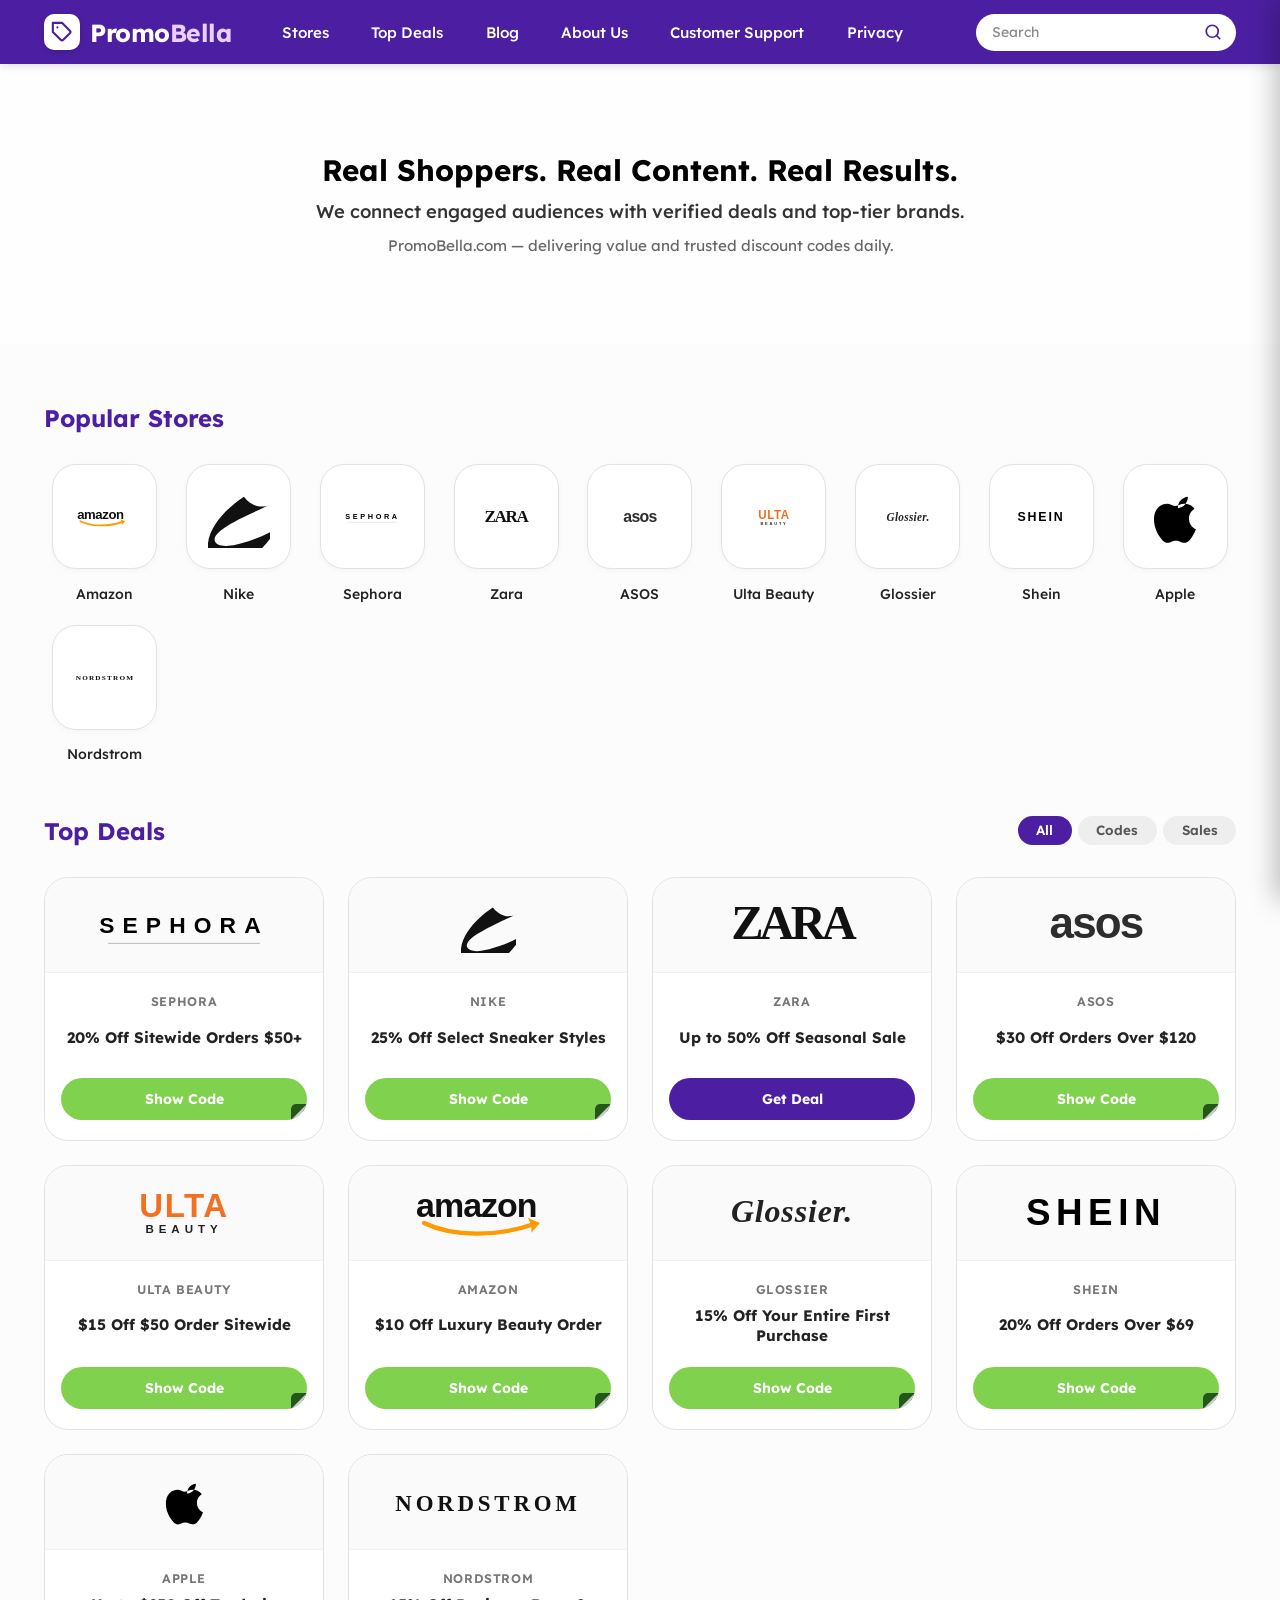
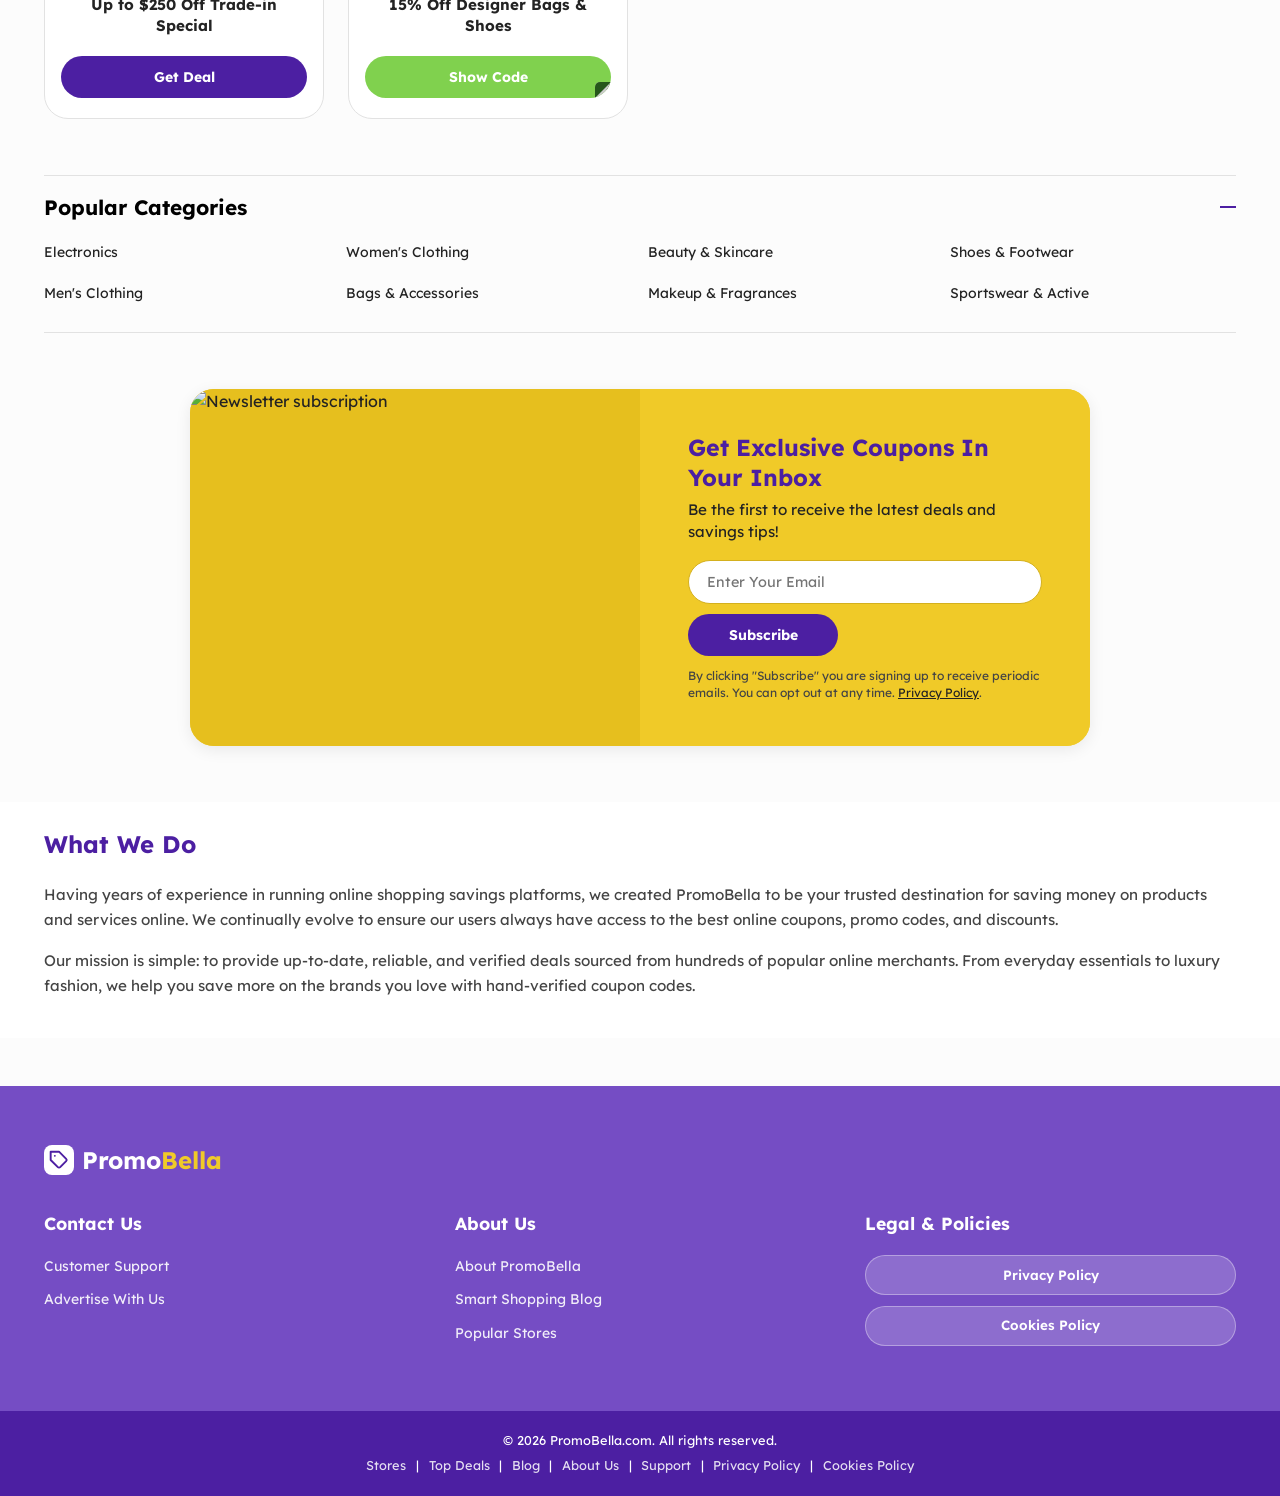
==== commit e50c076f: "blog added" ====
--- a/index.html
+++ b/index.html
@@ -30,7 +30,9 @@
           <ul class="site-header__menu">
             <li><a href="#stores">Stores</a></li>
             <li><a href="#deals">Top Deals</a></li>
-            <li><a href="#categories">Categories</a></li>
+            <li><a href="blog.html">Blog</a></li>
+            <li><a href="about.html">About Us</a></li>
+            <li><a href="support.html">Customer Support</a></li>
             <li><a href="privacy-policy.html">Privacy</a></li>
           </ul>
         </nav>
@@ -58,9 +60,11 @@
         <ul class="site-header__menu--mobile">
           <li><a href="#stores" class="mobile-link">Stores</a></li>
           <li><a href="#deals" class="mobile-link">Top Deals</a></li>
-          <li><a href="#categories" class="mobile-link">Categories</a></li>
-          <li><a href="privacy-policy.html">Privacy Policy</a></li>
-          <li><a href="cookies-policy.html">Cookies Policy</a></li>
+          <li><a href="blog.html" class="mobile-link">Smart Shopping Blog</a></li>
+          <li><a href="about.html" class="mobile-link">About Us</a></li>
+          <li><a href="support.html" class="mobile-link">Customer Support</a></li>
+          <li><a href="privacy-policy.html" class="mobile-link">Privacy Policy</a></li>
+          <li><a href="cookies-policy.html" class="mobile-link">Cookies Policy</a></li>
         </ul>
       </div>
     </div>
@@ -181,14 +185,15 @@
           <div class="site-footer__column">
             <h4>Contact Us</h4>
             <ul>
-              <li><a href="#about">Customer Support</a></li>
-              <li><a href="#about">Advertise With Us</a></li>
+              <li><a href="support.html">Customer Support</a></li>
+              <li><a href="support.html#partnership">Advertise With Us</a></li>
             </ul>
           </div>
           <div class="site-footer__column">
             <h4>About Us</h4>
             <ul>
-              <li><a href="#about">About PromoBella</a></li>
+              <li><a href="about.html">About PromoBella</a></li>
+              <li><a href="blog.html">Smart Shopping Blog</a></li>
               <li><a href="#stores">Popular Stores</a></li>
             </ul>
           </div>
@@ -207,6 +212,9 @@
       <div class="site-footer__fineprint-link">
         <a href="#stores">Stores</a>
         | <a href="#deals">Top Deals</a>
+        | <a href="blog.html">Blog</a>
+        | <a href="about.html">About Us</a>
+        | <a href="support.html">Support</a>
         | <a href="privacy-policy.html">Privacy Policy</a>
         | <a href="cookies-policy.html">Cookies Policy</a>
       </div>
--- a/style.css
+++ b/style.css
@@ -1482,3 +1482,782 @@
     height: 70px;
   }
 }
+
+
+/* ==========================================================================
+   Blog Page Styles
+   ========================================================================== */
+.blog-filters-container {
+  margin-bottom: 2.25rem;
+}
+
+.blog-grid {
+  display: grid;
+  grid-template-columns: repeat(auto-fill, minmax(330px, 1fr));
+  gap: 2rem;
+  width: 100%;
+}
+
+.blog-card {
+  background: #ffffff;
+  border: 1px solid #e5e5e5;
+  border-radius: 1.25rem;
+  overflow: hidden;
+  display: flex;
+  flex-direction: column;
+  transition: transform 0.25s ease, box-shadow 0.25s ease;
+  box-shadow: 0 4px 14px rgba(0, 0, 0, 0.03);
+}
+
+.blog-card:hover {
+  transform: translateY(-4px);
+  box-shadow: 0 10px 24px rgba(76, 31, 162, 0.12);
+  border-color: #d1b8f5;
+}
+
+.blog-card__image-box {
+  height: 160px;
+  position: relative;
+  display: flex;
+  align-items: center;
+  justify-content: center;
+  overflow: hidden;
+}
+
+.blog-card__illustration {
+  opacity: 0.9;
+  transform: scale(1);
+  transition: transform 0.3s ease;
+}
+
+.blog-card:hover .blog-card__illustration {
+  transform: scale(1.12);
+}
+
+.blog-card__category-badge {
+  position: absolute;
+  top: 1rem;
+  left: 1rem;
+  background: rgba(0, 0, 0, 0.3);
+  backdrop-filter: blur(4px);
+  color: #ffffff;
+  font-size: 0.75rem;
+  font-weight: 600;
+  text-transform: uppercase;
+  letter-spacing: 0.05em;
+  padding: 0.3rem 0.75rem;
+  border-radius: 999px;
+  border: 1px solid rgba(255, 255, 255, 0.3);
+}
+
+.blog-card__body {
+  padding: 1.75rem 1.5rem;
+  display: flex;
+  flex-direction: column;
+  flex-grow: 1;
+}
+
+.blog-card__meta {
+  font-size: 0.8rem;
+  color: #888888;
+  margin-bottom: 0.5rem;
+  display: flex;
+  align-items: center;
+  gap: 0.35rem;
+}
+
+.blog-card__title {
+  font-size: 1.15rem;
+  font-weight: 700;
+  color: #1a1a1a;
+  line-height: 1.4;
+  margin-bottom: 0.75rem;
+}
+
+.blog-card__excerpt {
+  font-size: 0.9rem;
+  color: #555555;
+  line-height: 1.6;
+  margin-bottom: 1.5rem;
+  flex-grow: 1;
+}
+
+.blog-card__footer {
+  margin-top: auto;
+}
+
+.blog-read-btn {
+  background: none;
+  border: none;
+  color: #4c1fa2;
+  font-size: 0.92rem;
+  font-weight: 700;
+  cursor: pointer;
+  padding: 0;
+  display: inline-flex;
+  align-items: center;
+  gap: 0.35rem;
+  transition: color 0.2s ease, transform 0.2s ease;
+}
+
+.blog-read-btn:hover {
+  color: #6a2cd8;
+  transform: translateX(3px);
+}
+
+/* Article Reader Modal */
+.article-reader-dialog {
+  max-width: 720px;
+  width: 92%;
+  max-height: 90vh;
+}
+
+.article-reader-body {
+  max-height: 60vh;
+  overflow-y: auto;
+  padding: 2rem;
+}
+
+.article-full-content h3 {
+  font-size: 1.25rem;
+  color: #4c1fa2;
+  margin: 1.5rem 0 0.6rem;
+}
+
+.article-full-content h3:first-child {
+  margin-top: 0;
+}
+
+.article-full-content p {
+  font-size: 0.95rem;
+  line-height: 1.7;
+  color: #333333;
+  margin-bottom: 1rem;
+}
+
+.article-full-content ul {
+  padding-left: 1.4rem;
+  margin-bottom: 1.25rem;
+}
+
+.article-full-content ul li {
+  font-size: 0.95rem;
+  line-height: 1.65;
+  color: #444444;
+  margin-bottom: 0.5rem;
+}
+
+/* ==========================================================================
+   Customer Support & Contact Form Styles
+   ========================================================================== */
+.contact-layout {
+  display: grid;
+  grid-template-columns: 1.4fr 1fr;
+  gap: 2.5rem;
+  align-items: start;
+}
+
+.contact-form-card {
+  background: #ffffff;
+  border: 1px solid #e5e5e5;
+  border-radius: 1.25rem;
+  padding: 2.5rem;
+  box-shadow: 0 4px 16px rgba(0, 0, 0, 0.04);
+}
+
+.form-header-badge {
+  display: flex;
+  align-items: center;
+  gap: 0.65rem;
+  margin-bottom: 0.5rem;
+}
+
+.form-header-badge .badge-icon {
+  background: #f3ebfc;
+  color: #4c1fa2;
+  width: 32px;
+  height: 32px;
+  border-radius: 8px;
+  display: flex;
+  align-items: center;
+  justify-content: center;
+  font-size: 1.1rem;
+}
+
+.form-header-badge h3 {
+  font-size: 1.35rem;
+  font-weight: 700;
+  color: #1a1a1a;
+  margin: 0;
+}
+
+.form-intro-text {
+  font-size: 0.92rem;
+  color: #666666;
+  margin-bottom: 1.75rem;
+}
+
+.contact-success-alert {
+  background: #edf7ed;
+  border: 1px solid #c8e6c9;
+  border-radius: 0.75rem;
+  padding: 1.25rem;
+  display: flex;
+  gap: 1rem;
+  align-items: flex-start;
+  margin-bottom: 1.75rem;
+  animation: modalFadeIn 0.3s ease;
+}
+
+.contact-success-alert .alert-icon {
+  background: #2e7d32;
+  color: #ffffff;
+  width: 26px;
+  height: 26px;
+  border-radius: 50%;
+  display: flex;
+  align-items: center;
+  justify-content: center;
+  font-weight: 700;
+  font-size: 0.9rem;
+  flex-shrink: 0;
+}
+
+.contact-success-alert .alert-text h4 {
+  margin: 0 0 0.25rem;
+  font-size: 1rem;
+  font-weight: 700;
+  color: #1b5e20;
+}
+
+.contact-success-alert .alert-text p {
+  margin: 0;
+  font-size: 0.88rem;
+  color: #2e7d32;
+  line-height: 1.5;
+}
+
+.form-group {
+  margin-bottom: 1.25rem;
+}
+
+.form-group label {
+  display: block;
+  font-size: 0.88rem;
+  font-weight: 600;
+  color: #2b2b2b;
+  margin-bottom: 0.45rem;
+}
+
+.form-group label .required {
+  color: #e11d48;
+}
+
+.form-group label .optional {
+  color: #888888;
+  font-weight: 400;
+  font-size: 0.82rem;
+}
+
+.form-control,
+.form-select {
+  width: 100%;
+  padding: 0.75rem 1rem;
+  font-size: 0.95rem;
+  font-family: inherit;
+  border: 1px solid #d4d4d4;
+  border-radius: 0.65rem;
+  background-color: #ffffff;
+  color: #222222;
+  outline: none;
+  transition: border-color 0.2s ease, box-shadow 0.2s ease;
+}
+
+.form-control:focus,
+.form-select:focus {
+  border-color: #4c1fa2;
+  box-shadow: 0 0 0 3px rgba(76, 31, 162, 0.12);
+}
+
+.form-control.invalid,
+.form-select.invalid {
+  border-color: #e11d48;
+  background-color: #fff9f9;
+}
+
+.form-error {
+  display: none;
+  font-size: 0.8rem;
+  color: #e11d48;
+  margin-top: 0.35rem;
+}
+
+.form-error.show {
+  display: block;
+}
+
+textarea.form-control {
+  resize: vertical;
+  min-height: 110px;
+}
+
+.contact-submit-btn {
+  background: #4c1fa2;
+  color: #ffffff;
+  border: none;
+  border-radius: 0.75rem;
+  padding: 0.85rem 1.75rem;
+  font-size: 0.98rem;
+  font-weight: 700;
+  cursor: pointer;
+  display: inline-flex;
+  align-items: center;
+  justify-content: center;
+  gap: 0.5rem;
+  transition: background-color 0.2s ease, transform 0.15s ease;
+  width: 100%;
+  margin-top: 0.5rem;
+}
+
+.contact-submit-btn:hover {
+  background: #3c1682;
+  transform: translateY(-1px);
+}
+
+.contact-sidebar-column {
+  display: flex;
+  flex-direction: column;
+  gap: 1.75rem;
+}
+
+.support-info-card,
+.support-faq-card {
+  background: #ffffff;
+  border: 1px solid #e5e5e5;
+  border-radius: 1.25rem;
+  padding: 2rem;
+  box-shadow: 0 4px 16px rgba(0, 0, 0, 0.04);
+}
+
+.support-info-card h3,
+.support-faq-card h3 {
+  font-size: 1.2rem;
+  font-weight: 700;
+  color: #1a1a1a;
+  margin-bottom: 1.25rem;
+  padding-bottom: 0.75rem;
+  border-bottom: 1px solid #eeeeee;
+}
+
+.support-contact-list {
+  list-style: none;
+  padding: 0;
+  margin: 0;
+  display: flex;
+  flex-direction: column;
+  gap: 1.25rem;
+}
+
+.support-contact-list li {
+  display: flex;
+  align-items: flex-start;
+  gap: 0.85rem;
+  font-size: 0.9rem;
+  color: #444444;
+}
+
+.support-icon {
+  background: #f3ebfc;
+  width: 38px;
+  height: 38px;
+  border-radius: 10px;
+  display: flex;
+  align-items: center;
+  justify-content: center;
+  flex-shrink: 0;
+}
+
+.support-contact-list strong {
+  display: block;
+  color: #1a1a1a;
+  font-size: 0.92rem;
+  margin-bottom: 0.15rem;
+}
+
+.support-link {
+  color: #4c1fa2;
+  font-weight: 600;
+  text-decoration: underline;
+}
+
+.support-link:hover {
+  color: #6a2cd8;
+}
+
+.faq-item {
+  border-bottom: 1px solid #f0f0f0;
+  padding: 0.75rem 0;
+}
+
+.faq-item:last-child {
+  border-bottom: none;
+  padding-bottom: 0;
+}
+
+.faq-question {
+  width: 100%;
+  background: none;
+  border: none;
+  text-align: left;
+  font-size: 0.92rem;
+  font-weight: 600;
+  color: #222222;
+  cursor: pointer;
+  display: flex;
+  justify-content: space-between;
+  align-items: center;
+  padding: 0.4rem 0;
+  gap: 0.75rem;
+  transition: color 0.2s ease;
+}
+
+.faq-question:hover {
+  color: #4c1fa2;
+}
+
+.faq-arrow {
+  font-size: 1.2rem;
+  color: #4c1fa2;
+  font-weight: 700;
+  line-height: 1;
+  transition: transform 0.2s ease;
+}
+
+.faq-item.active .faq-arrow {
+  transform: rotate(45deg);
+}
+
+.faq-answer {
+  display: none;
+  padding: 0.5rem 0 0.75rem;
+  font-size: 0.88rem;
+  line-height: 1.6;
+  color: #555555;
+}
+
+.faq-item.active .faq-answer {
+  display: block;
+}
+
+/* ==========================================================================
+   About Us Page Styles
+   ========================================================================== */
+.about-hero-card {
+  background: #ffffff;
+  border: 1px solid #e5e5e5;
+  border-radius: 1.5rem;
+  padding: 3rem;
+  box-shadow: 0 4px 16px rgba(0, 0, 0, 0.04);
+  display: grid;
+  grid-template-columns: 1.8fr 1fr;
+  gap: 3rem;
+  align-items: center;
+  margin-bottom: 3.5rem;
+}
+
+.section-tag {
+  display: inline-block;
+  font-size: 0.78rem;
+  font-weight: 700;
+  color: #4c1fa2;
+  background: #f3ebfc;
+  padding: 0.25rem 0.75rem;
+  border-radius: 999px;
+  text-transform: uppercase;
+  letter-spacing: 0.08em;
+  margin-bottom: 0.75rem;
+}
+
+.about-hero-card__text h2 {
+  font-size: clamp(1.6rem, 3.5vw, 2.2rem);
+  font-weight: 700;
+  color: #1a1a1a;
+  line-height: 1.3;
+  margin-bottom: 1.25rem;
+}
+
+.about-hero-card__text p {
+  font-size: 0.98rem;
+  line-height: 1.7;
+  color: #4a4a4a;
+  margin-bottom: 1rem;
+}
+
+.about-hero-card__text p:last-child {
+  margin-bottom: 0;
+}
+
+.about-hero-card__graphic {
+  display: flex;
+  flex-direction: column;
+  gap: 1.25rem;
+}
+
+.about-stats-pill {
+  background: linear-gradient(135deg, #f8f5fd 0%, #f1e9fc 100%);
+  border: 1px solid #e2d2f7;
+  border-radius: 1rem;
+  padding: 1.25rem 1.5rem;
+  text-align: center;
+}
+
+.about-stats-pill .stat-num {
+  display: block;
+  font-size: 1.8rem;
+  font-weight: 800;
+  color: #4c1fa2;
+  margin-bottom: 0.2rem;
+}
+
+.about-stats-pill .stat-label {
+  font-size: 0.85rem;
+  font-weight: 600;
+  color: #555555;
+}
+
+.section-header-center {
+  text-align: center;
+  max-width: 650px;
+  margin: 0 auto 2.5rem;
+}
+
+.section-header-center h2 {
+  font-size: clamp(1.5rem, 3vw, 2rem);
+  font-weight: 700;
+  color: #1a1a1a;
+  margin-bottom: 0.5rem;
+}
+
+.section-header-center p {
+  font-size: 0.95rem;
+  color: #666666;
+}
+
+.about-services-section {
+  margin-bottom: 3.5rem;
+}
+
+.services-grid {
+  display: grid;
+  grid-template-columns: repeat(auto-fit, minmax(260px, 1fr));
+  gap: 1.75rem;
+}
+
+.service-box {
+  background: #ffffff;
+  border: 1px solid #e5e5e5;
+  border-radius: 1.25rem;
+  padding: 2.25rem 1.75rem;
+  box-shadow: 0 4px 14px rgba(0, 0, 0, 0.03);
+  transition: transform 0.2s ease, box-shadow 0.2s ease, border-color 0.2s ease;
+}
+
+.service-box:hover {
+  transform: translateY(-3px);
+  box-shadow: 0 8px 22px rgba(76, 31, 162, 0.08);
+  border-color: #d1b8f5;
+}
+
+.service-icon-wrapper {
+  width: 54px;
+  height: 54px;
+  border-radius: 14px;
+  display: flex;
+  align-items: center;
+  justify-content: center;
+  margin-bottom: 1.25rem;
+}
+
+.service-box h3 {
+  font-size: 1.15rem;
+  font-weight: 700;
+  color: #1a1a1a;
+  margin-bottom: 0.75rem;
+}
+
+.service-box p {
+  font-size: 0.92rem;
+  line-height: 1.65;
+  color: #555555;
+  margin: 0;
+}
+
+.about-process-card {
+  background: #ffffff;
+  border: 1px solid #e5e5e5;
+  border-radius: 1.5rem;
+  padding: 3rem;
+  box-shadow: 0 4px 16px rgba(0, 0, 0, 0.04);
+  margin-bottom: 3.5rem;
+}
+
+.process-steps-grid {
+  display: grid;
+  grid-template-columns: repeat(auto-fit, minmax(220px, 1fr));
+  gap: 1.5rem;
+}
+
+.step-card {
+  background: #fbfbfb;
+  border: 1px solid #f0f0f0;
+  border-radius: 1rem;
+  padding: 1.75rem 1.25rem;
+  text-align: center;
+}
+
+.step-number {
+  width: 40px;
+  height: 40px;
+  background: #4c1fa2;
+  color: #ffffff;
+  font-size: 1.1rem;
+  font-weight: 700;
+  border-radius: 50%;
+  display: flex;
+  align-items: center;
+  justify-content: center;
+  margin: 0 auto 1rem;
+}
+
+.step-card h4 {
+  font-size: 1.05rem;
+  font-weight: 700;
+  color: #1a1a1a;
+  margin-bottom: 0.5rem;
+}
+
+.step-card p {
+  font-size: 0.88rem;
+  line-height: 1.6;
+  color: #666666;
+  margin: 0;
+}
+
+.transparency-card {
+  background: linear-gradient(135deg, #f4edfc 0%, #e8daf9 100%);
+  border: 1px solid #d5bef0;
+  border-radius: 1.5rem;
+  padding: 2.75rem;
+  display: flex;
+  justify-content: space-between;
+  align-items: center;
+  gap: 2rem;
+  flex-wrap: wrap;
+}
+
+.transparency-content {
+  max-width: 650px;
+}
+
+.transparency-content h3 {
+  font-size: 1.35rem;
+  font-weight: 700;
+  color: #3b1480;
+  margin-bottom: 0.75rem;
+}
+
+.transparency-content p {
+  font-size: 0.94rem;
+  line-height: 1.65;
+  color: #4a3e5c;
+  margin-bottom: 0.75rem;
+}
+
+.transparency-content p:last-child {
+  margin-bottom: 0;
+}
+
+.transparency-actions {
+  display: flex;
+  flex-direction: column;
+  gap: 0.75rem;
+  min-width: 220px;
+}
+
+.btn-primary-purple {
+  background: #4c1fa2;
+  color: #ffffff !important;
+  font-size: 0.95rem;
+  font-weight: 700;
+  padding: 0.85rem 1.5rem;
+  border-radius: 0.75rem;
+  text-align: center;
+  display: inline-block;
+  transition: background 0.2s ease, transform 0.15s ease;
+}
+
+.btn-primary-purple:hover {
+  background: #3c1682;
+  transform: translateY(-1px);
+}
+
+.btn-secondary-outline {
+  background: #ffffff;
+  color: #4c1fa2 !important;
+  border: 1px solid #4c1fa2;
+  font-size: 0.95rem;
+  font-weight: 700;
+  padding: 0.85rem 1.5rem;
+  border-radius: 0.75rem;
+  text-align: center;
+  display: inline-block;
+  transition: all 0.2s ease;
+}
+
+.btn-secondary-outline:hover {
+  background: #f3ebfc;
+}
+
+/* Responsive updates for new pages */
+@media (max-width: 900px) {
+  .contact-layout {
+    grid-template-columns: 1fr;
+  }
+
+  .about-hero-card {
+    grid-template-columns: 1fr;
+    padding: 2.25rem;
+    gap: 2rem;
+  }
+
+  .transparency-card {
+    padding: 2rem 1.5rem;
+  }
+
+  .transparency-actions {
+    width: 100%;
+    flex-direction: row;
+  }
+
+  .transparency-actions a {
+    flex: 1;
+  }
+}
+
+@media (max-width: 640px) {
+  .blog-grid {
+    grid-template-columns: 1fr;
+  }
+
+  .contact-form-card,
+  .support-info-card,
+  .support-faq-card,
+  .about-hero-card,
+  .about-process-card {
+    padding: 1.75rem 1.25rem;
+  }
+
+  .transparency-actions {
+    flex-direction: column;
+  }
+}
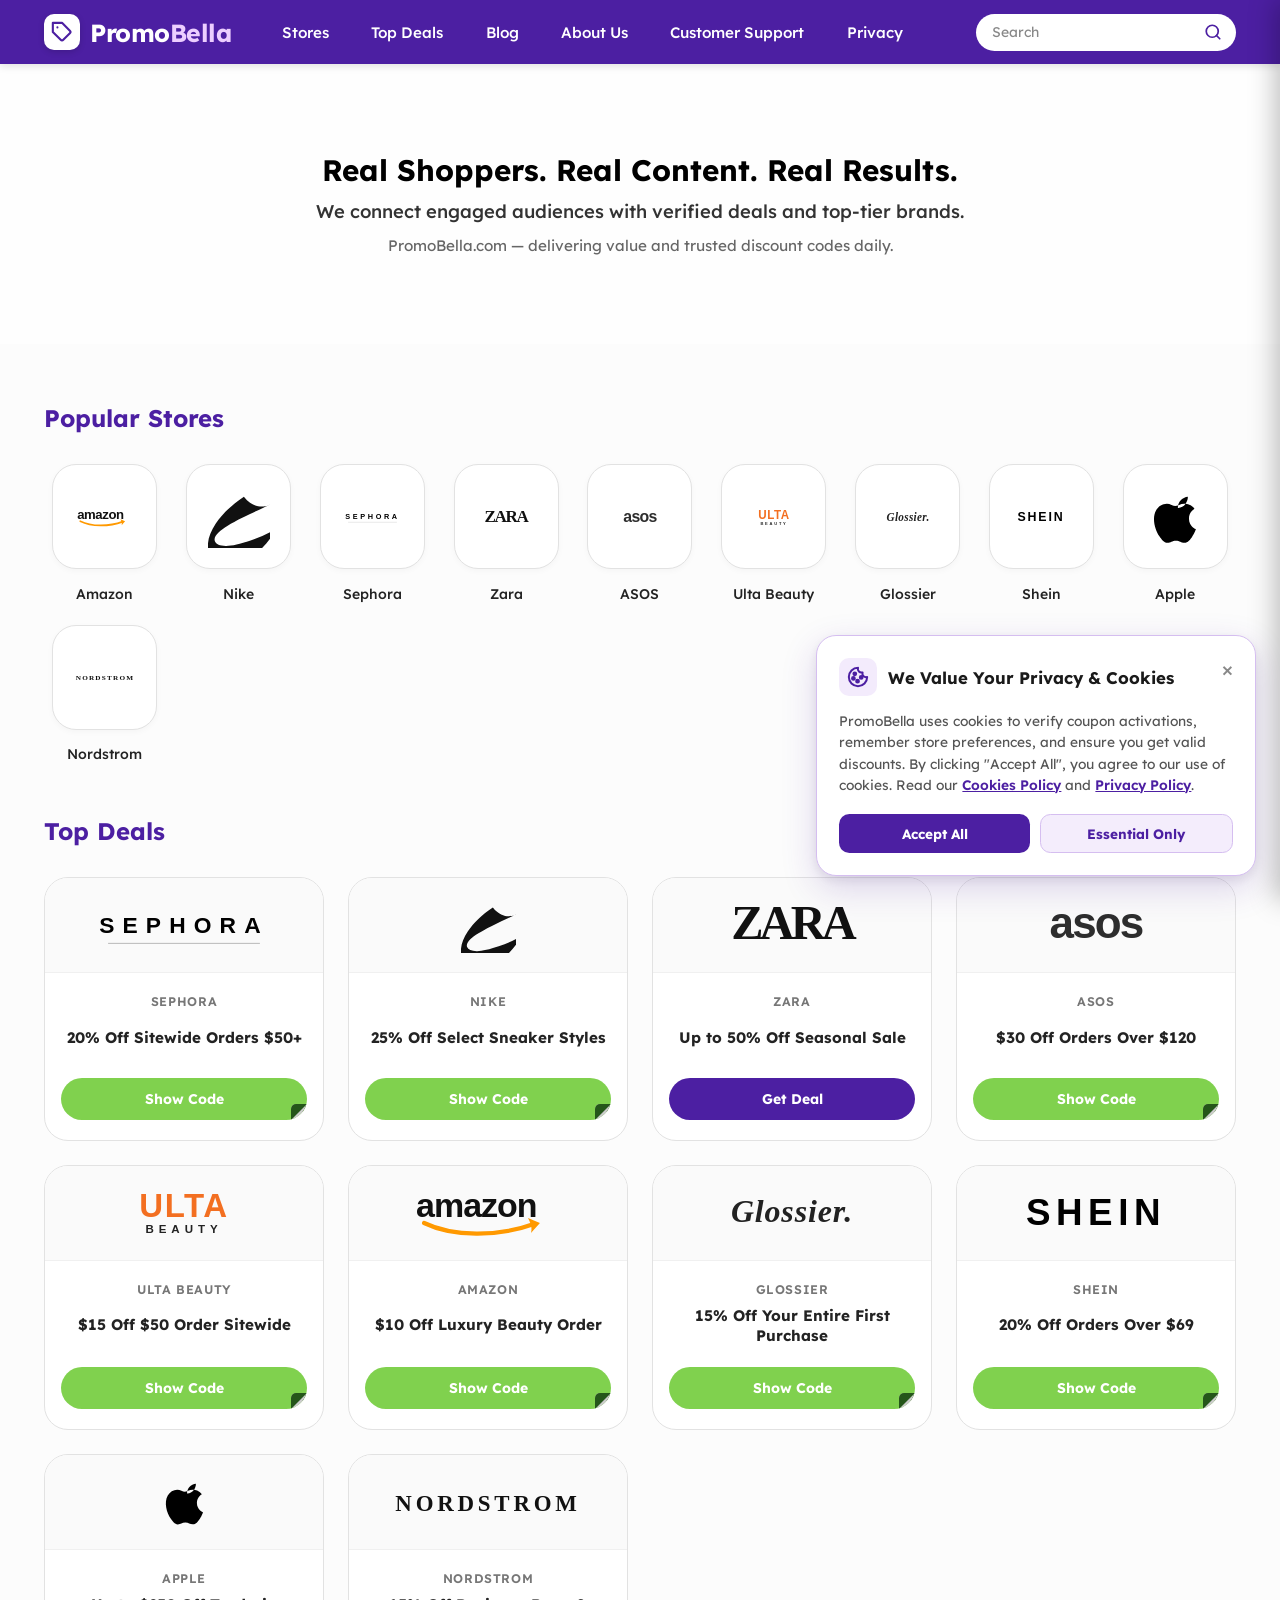
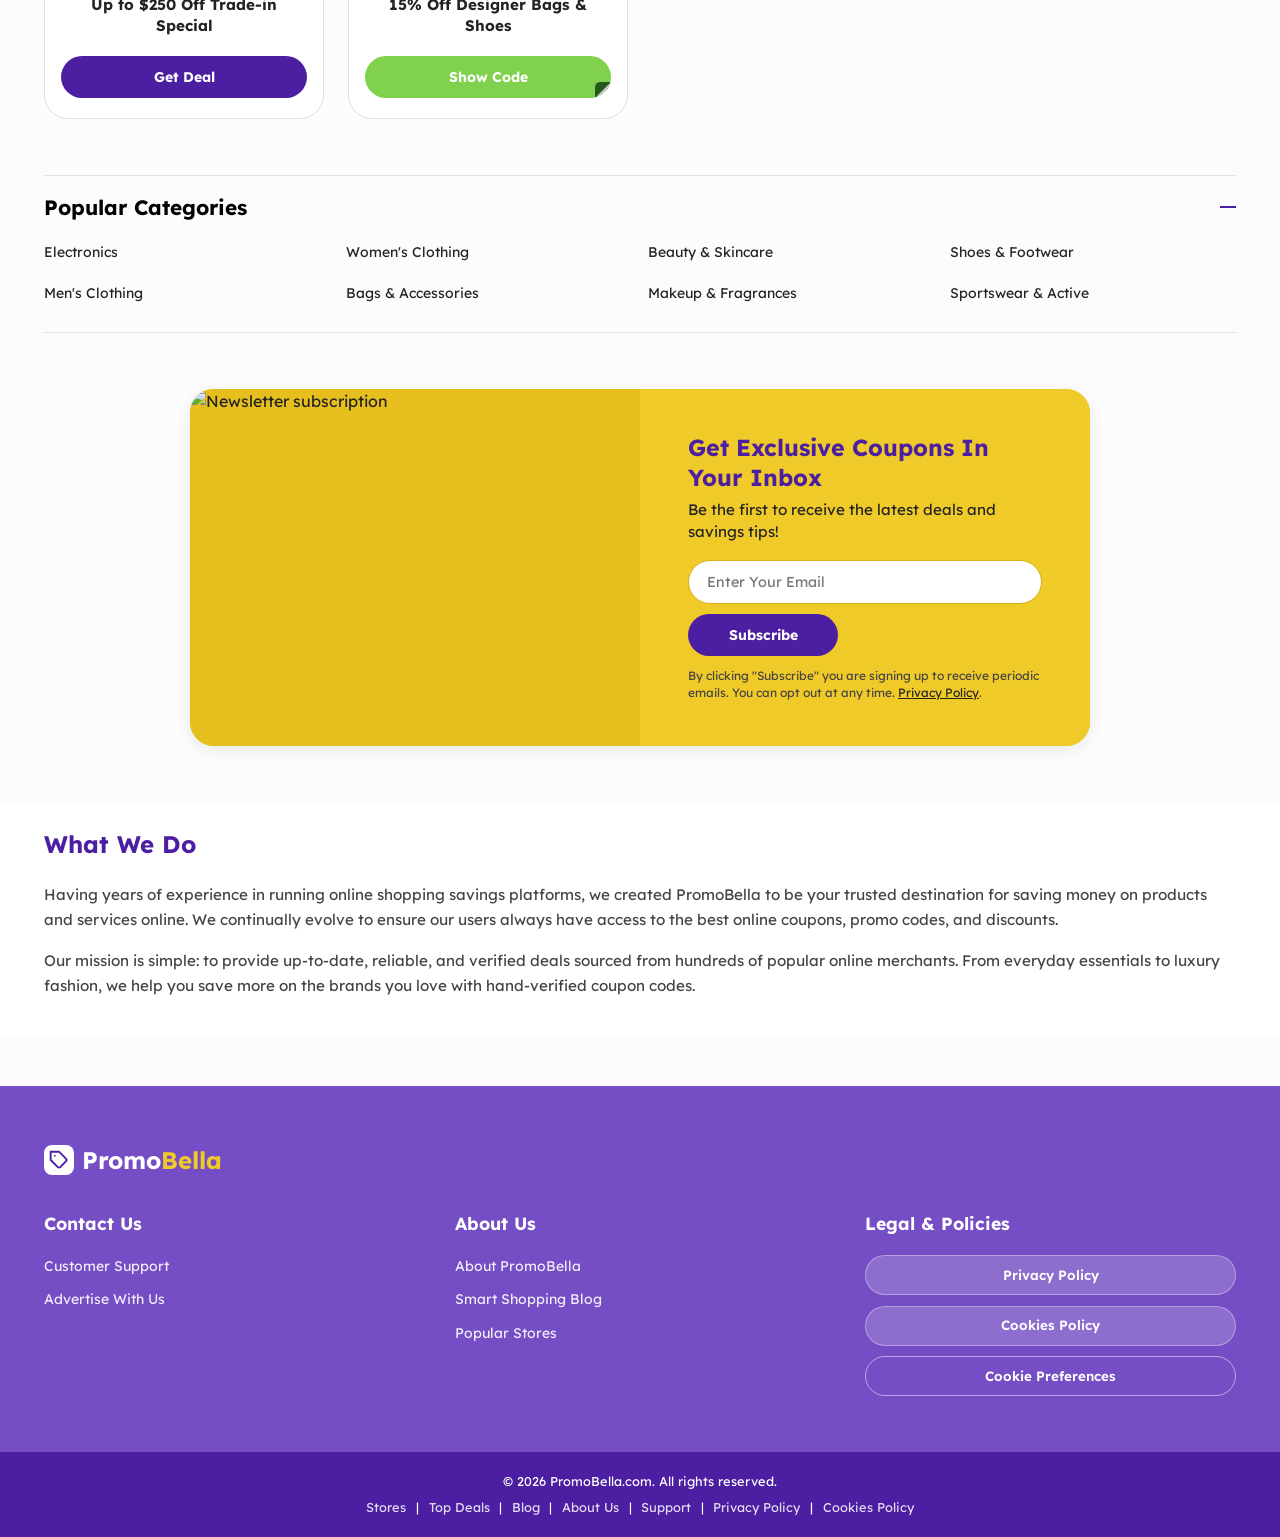
==== commit ea9693ad: "fav-icon add" ====
--- a/index.html
+++ b/index.html
@@ -8,6 +8,8 @@
   <link rel="preconnect" href="https://fonts.googleapis.com">
   <link rel="preconnect" href="https://fonts.gstatic.com" crossorigin>
   <link href="https://fonts.googleapis.com/css2?family=Lexend:wght@400;500;600;700&display=swap" rel="stylesheet">
+  <link rel="icon" type="image/svg+xml" href="favicon.svg">
+  <link rel="apple-touch-icon" href="favicon.svg">
   <link rel="stylesheet" href="style.css">
 </head>
 <body>
@@ -202,6 +204,7 @@
             <div class="footer-policy-actions">
               <a href="privacy-policy.html" class="footer-btn">Privacy Policy</a>
               <a href="cookies-policy.html" class="footer-btn">Cookies Policy</a>
+              <button type="button" class="footer-btn cookie-pref-btn">Cookie Preferences</button>
             </div>
           </div>
         </div>
--- a/style.css
+++ b/style.css
@@ -1516,38 +1516,41 @@
 }
 
 .blog-card__image-box {
-  height: 160px;
+  height: 195px;
   position: relative;
-  display: flex;
-  align-items: center;
-  justify-content: center;
   overflow: hidden;
-}
-
-.blog-card__illustration {
-  opacity: 0.9;
-  transform: scale(1);
-  transition: transform 0.3s ease;
-}
-
-.blog-card:hover .blog-card__illustration {
-  transform: scale(1.12);
+  background-color: #f3f3f3;
+}
+
+.blog-card__img {
+  width: 100%;
+  height: 100%;
+  object-fit: cover;
+  display: block;
+  transition: transform 0.35s ease;
+}
+
+.blog-card:hover .blog-card__img {
+  transform: scale(1.06);
 }
 
 .blog-card__category-badge {
   position: absolute;
   top: 1rem;
   left: 1rem;
-  background: rgba(0, 0, 0, 0.3);
-  backdrop-filter: blur(4px);
+  background: rgba(18, 18, 18, 0.65);
+  backdrop-filter: blur(6px);
+  -webkit-backdrop-filter: blur(6px);
   color: #ffffff;
   font-size: 0.75rem;
-  font-weight: 600;
+  font-weight: 700;
   text-transform: uppercase;
-  letter-spacing: 0.05em;
-  padding: 0.3rem 0.75rem;
+  letter-spacing: 0.06em;
+  padding: 0.35rem 0.85rem;
   border-radius: 999px;
-  border: 1px solid rgba(255, 255, 255, 0.3);
+  border: 1px solid rgba(255, 255, 255, 0.25);
+  box-shadow: 0 2px 8px rgba(0, 0, 0, 0.2);
+  z-index: 2;
 }
 
 .blog-card__body {
@@ -1616,6 +1619,15 @@
   max-height: 60vh;
   overflow-y: auto;
   padding: 2rem;
+}
+
+.article-reader-img {
+  width: 100%;
+  height: 240px;
+  object-fit: cover;
+  border-radius: 0.85rem;
+  margin-bottom: 1.5rem;
+  display: block;
 }
 
 .article-full-content h3 {
@@ -2261,3 +2273,164 @@
     flex-direction: column;
   }
 }
+
+
+/* ==========================================================================
+   Cookie Consent Popup Styles
+   ========================================================================== */
+.cookie-consent-banner {
+  position: fixed;
+  bottom: 24px;
+  right: 24px;
+  max-width: 440px;
+  width: calc(100vw - 48px);
+  z-index: 99999;
+  background: #ffffff;
+  border: 1px solid #d5bef0;
+  border-radius: 1.25rem;
+  box-shadow: 0 12px 35px rgba(76, 31, 162, 0.18), 0 4px 12px rgba(0, 0, 0, 0.08);
+  padding: 1.4rem;
+  animation: cookieSlideUp 0.35s cubic-bezier(0.16, 1, 0.3, 1) forwards;
+}
+
+@keyframes cookieSlideUp {
+  from {
+    opacity: 0;
+    transform: translateY(30px);
+  }
+  to {
+    opacity: 1;
+    transform: translateY(0);
+  }
+}
+
+.cookie-consent-inner {
+  position: relative;
+  display: flex;
+  flex-direction: column;
+  gap: 0.85rem;
+}
+
+.cookie-consent-header {
+  display: flex;
+  align-items: center;
+  gap: 0.65rem;
+  padding-right: 25px;
+}
+
+.cookie-consent-icon {
+  background: #f3ebfc;
+  width: 38px;
+  height: 38px;
+  border-radius: 10px;
+  display: flex;
+  align-items: center;
+  justify-content: center;
+  flex-shrink: 0;
+}
+
+.cookie-consent-title {
+  font-size: 1.05rem;
+  font-weight: 700;
+  color: #1a1a1a;
+  margin: 0;
+}
+
+.cookie-consent-text {
+  font-size: 0.86rem;
+  line-height: 1.55;
+  color: #555555;
+  margin: 0;
+}
+
+.cookie-consent-text a {
+  color: #4c1fa2;
+  font-weight: 600;
+  text-decoration: underline;
+}
+
+.cookie-consent-text a:hover {
+  color: #6a2cd8;
+}
+
+.cookie-consent-actions {
+  display: flex;
+  gap: 0.65rem;
+  margin-top: 0.35rem;
+  flex-wrap: wrap;
+}
+
+.cookie-btn {
+  padding: 0.6rem 1.15rem;
+  border-radius: 0.65rem;
+  font-size: 0.85rem;
+  font-weight: 700;
+  cursor: pointer;
+  border: none;
+  transition: all 0.2s ease;
+  flex: 1;
+  text-align: center;
+  min-width: 120px;
+}
+
+.cookie-btn--accept {
+  background: #4c1fa2;
+  color: #ffffff;
+}
+
+.cookie-btn--accept:hover {
+  background: #3c1682;
+  transform: translateY(-1px);
+}
+
+.cookie-btn--decline {
+  background: #f4edfc;
+  color: #4c1fa2;
+  border: 1px solid #d5bef0;
+}
+
+.cookie-btn--decline:hover {
+  background: #e9daf9;
+}
+
+.cookie-consent-close {
+  position: absolute;
+  top: -4px;
+  right: -4px;
+  background: none;
+  border: none;
+  font-size: 1.4rem;
+  color: #888888;
+  cursor: pointer;
+  line-height: 1;
+  padding: 0.2rem;
+  transition: color 0.2s ease;
+}
+
+.cookie-consent-close:hover {
+  color: #111111;
+}
+
+@media (max-width: 600px) {
+  .cookie-consent-banner {
+    bottom: 14px;
+    right: 14px;
+    left: 14px;
+    width: auto;
+    max-width: none;
+    padding: 1.15rem;
+  }
+}
+
+
+.cookie-pref-btn {
+  background: transparent;
+  cursor: pointer;
+  border: 1px solid rgba(255, 255, 255, 0.5);
+  color: #ffffff;
+  font-family: inherit;
+}
+
+.cookie-pref-btn:hover {
+  background: rgba(255, 255, 255, 0.15);
+}
